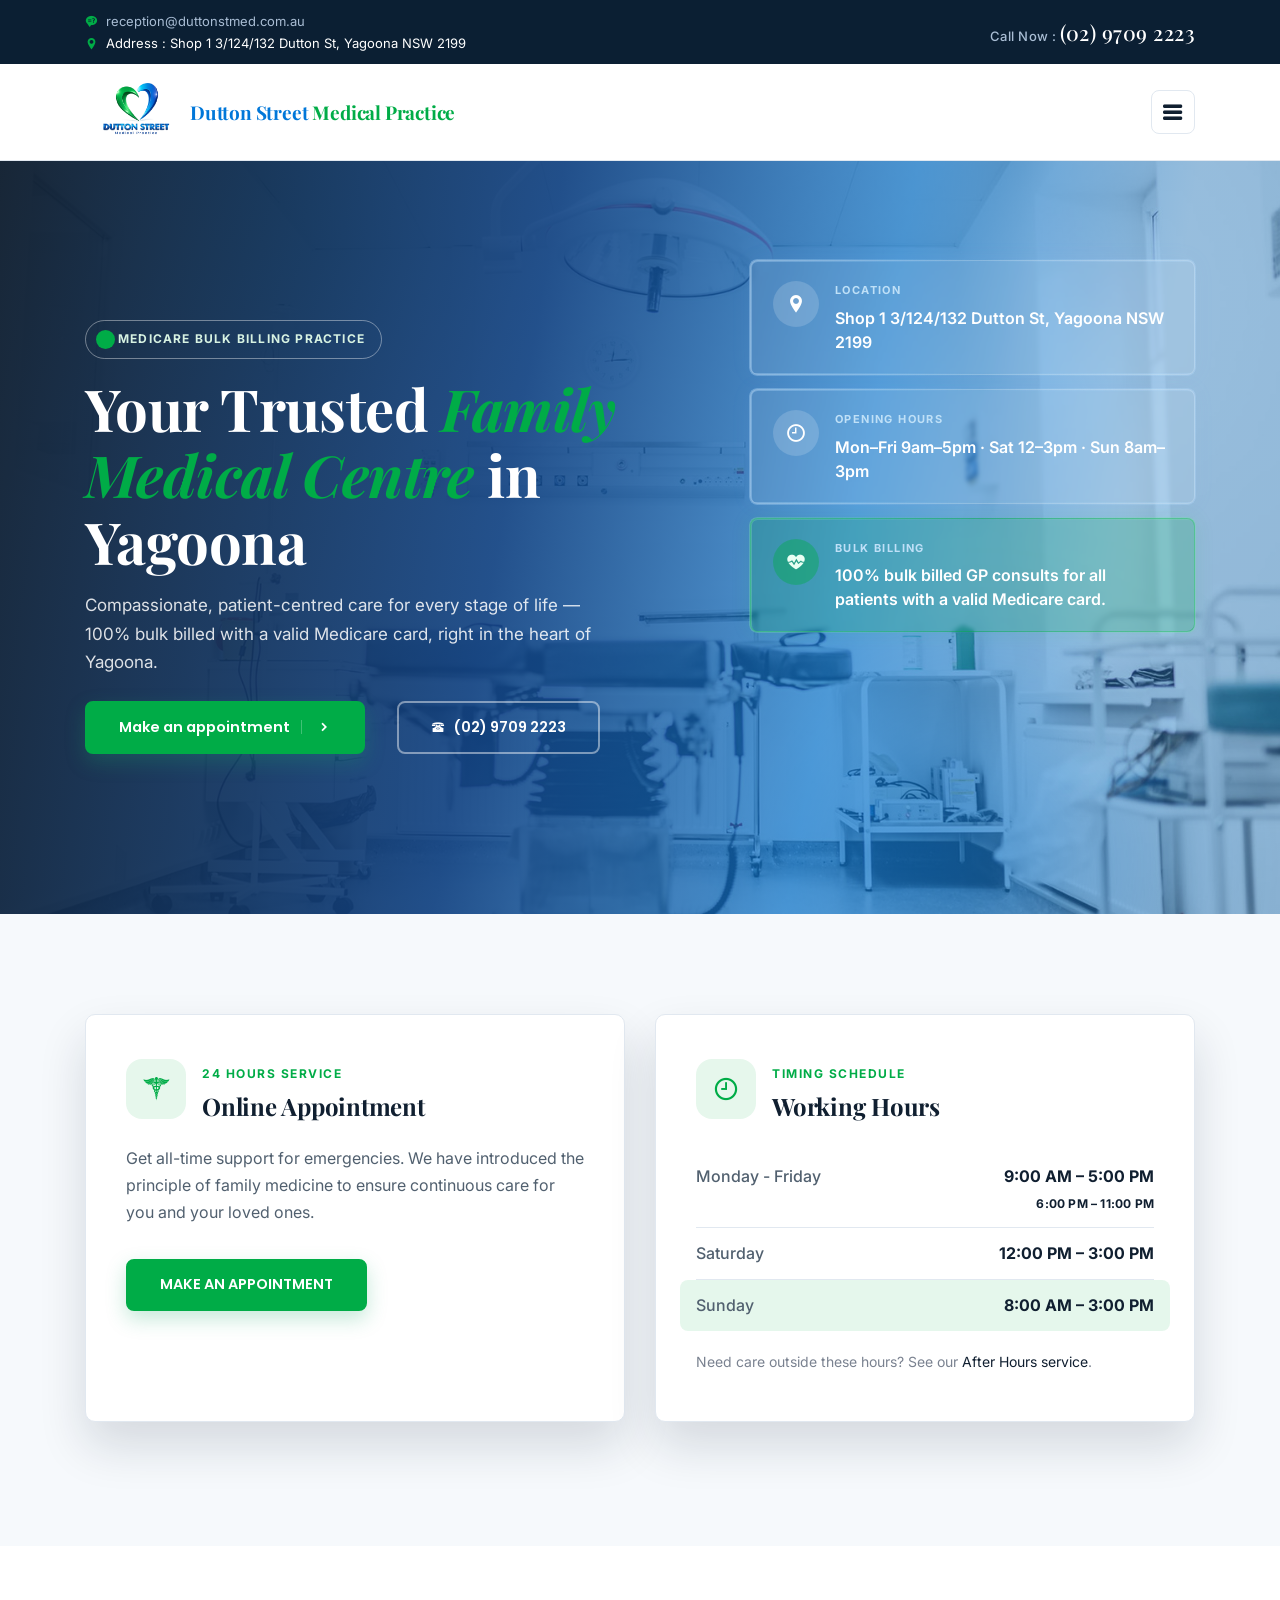
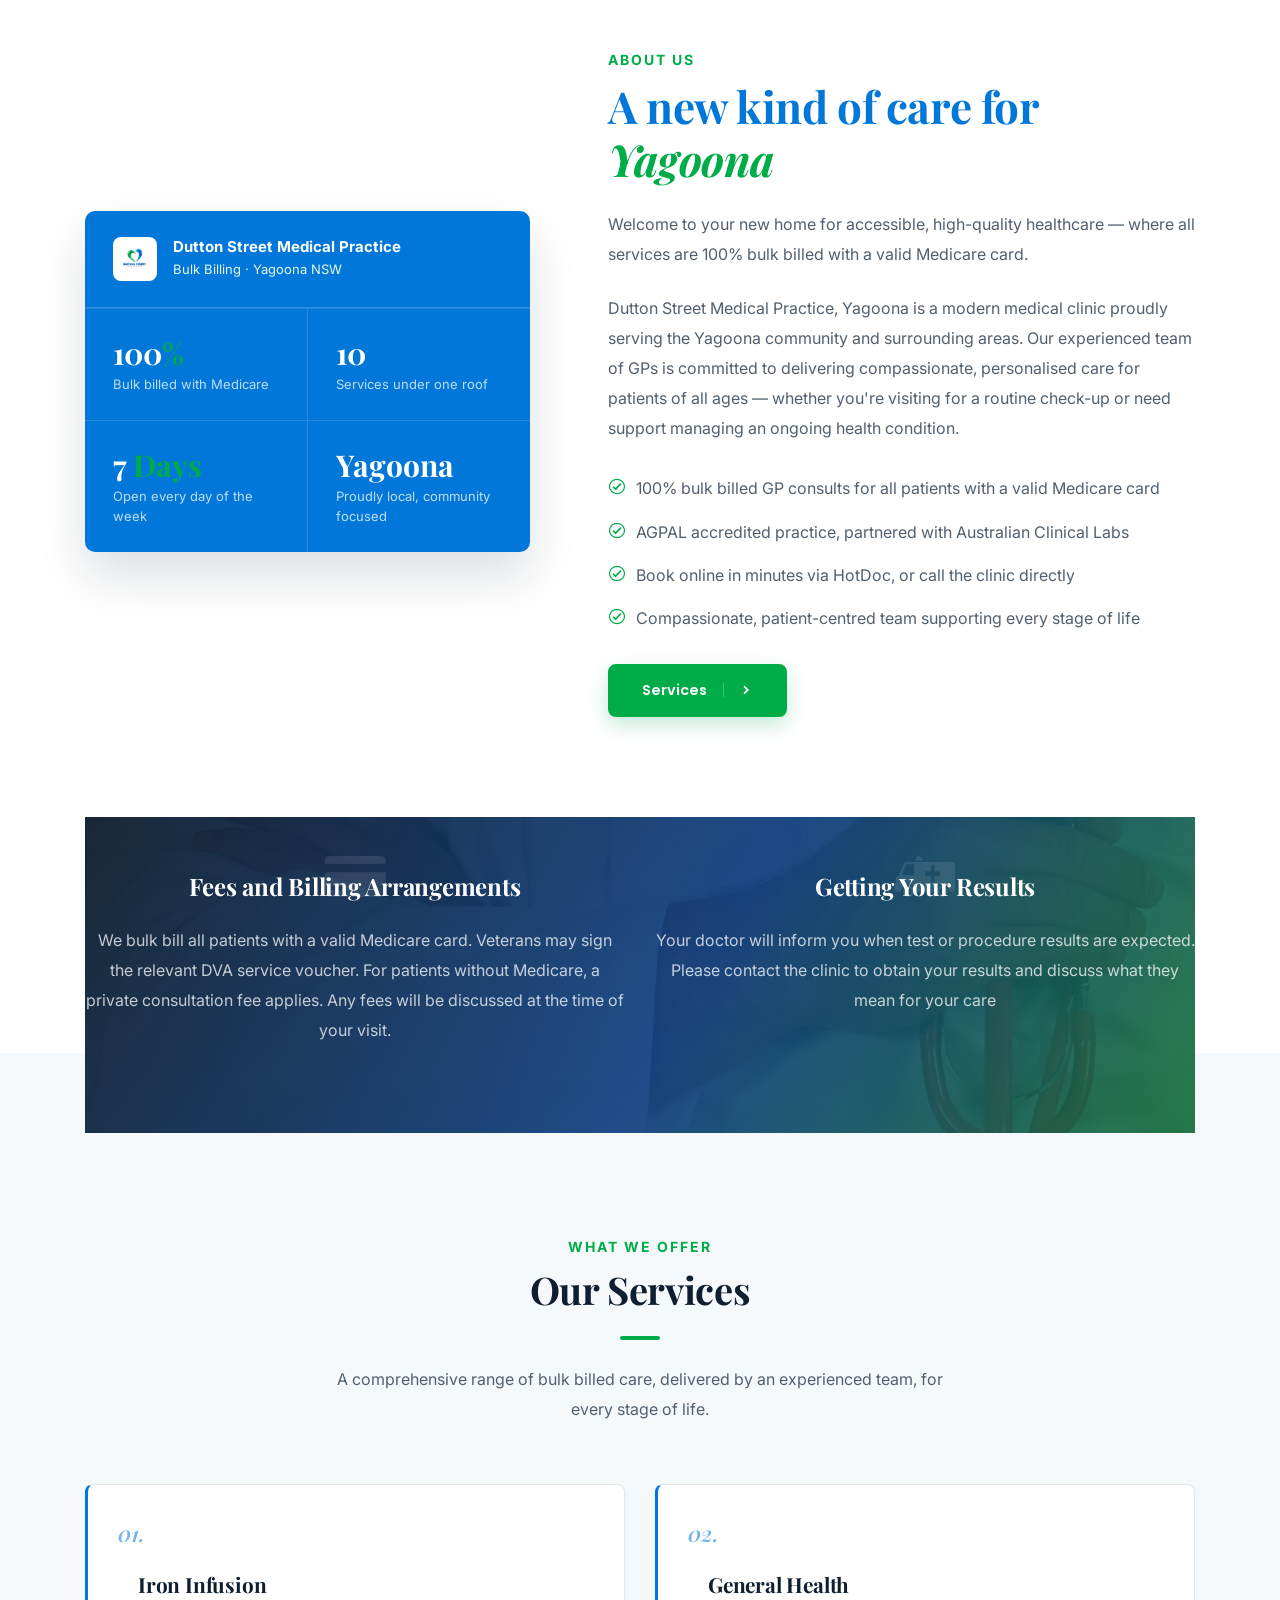
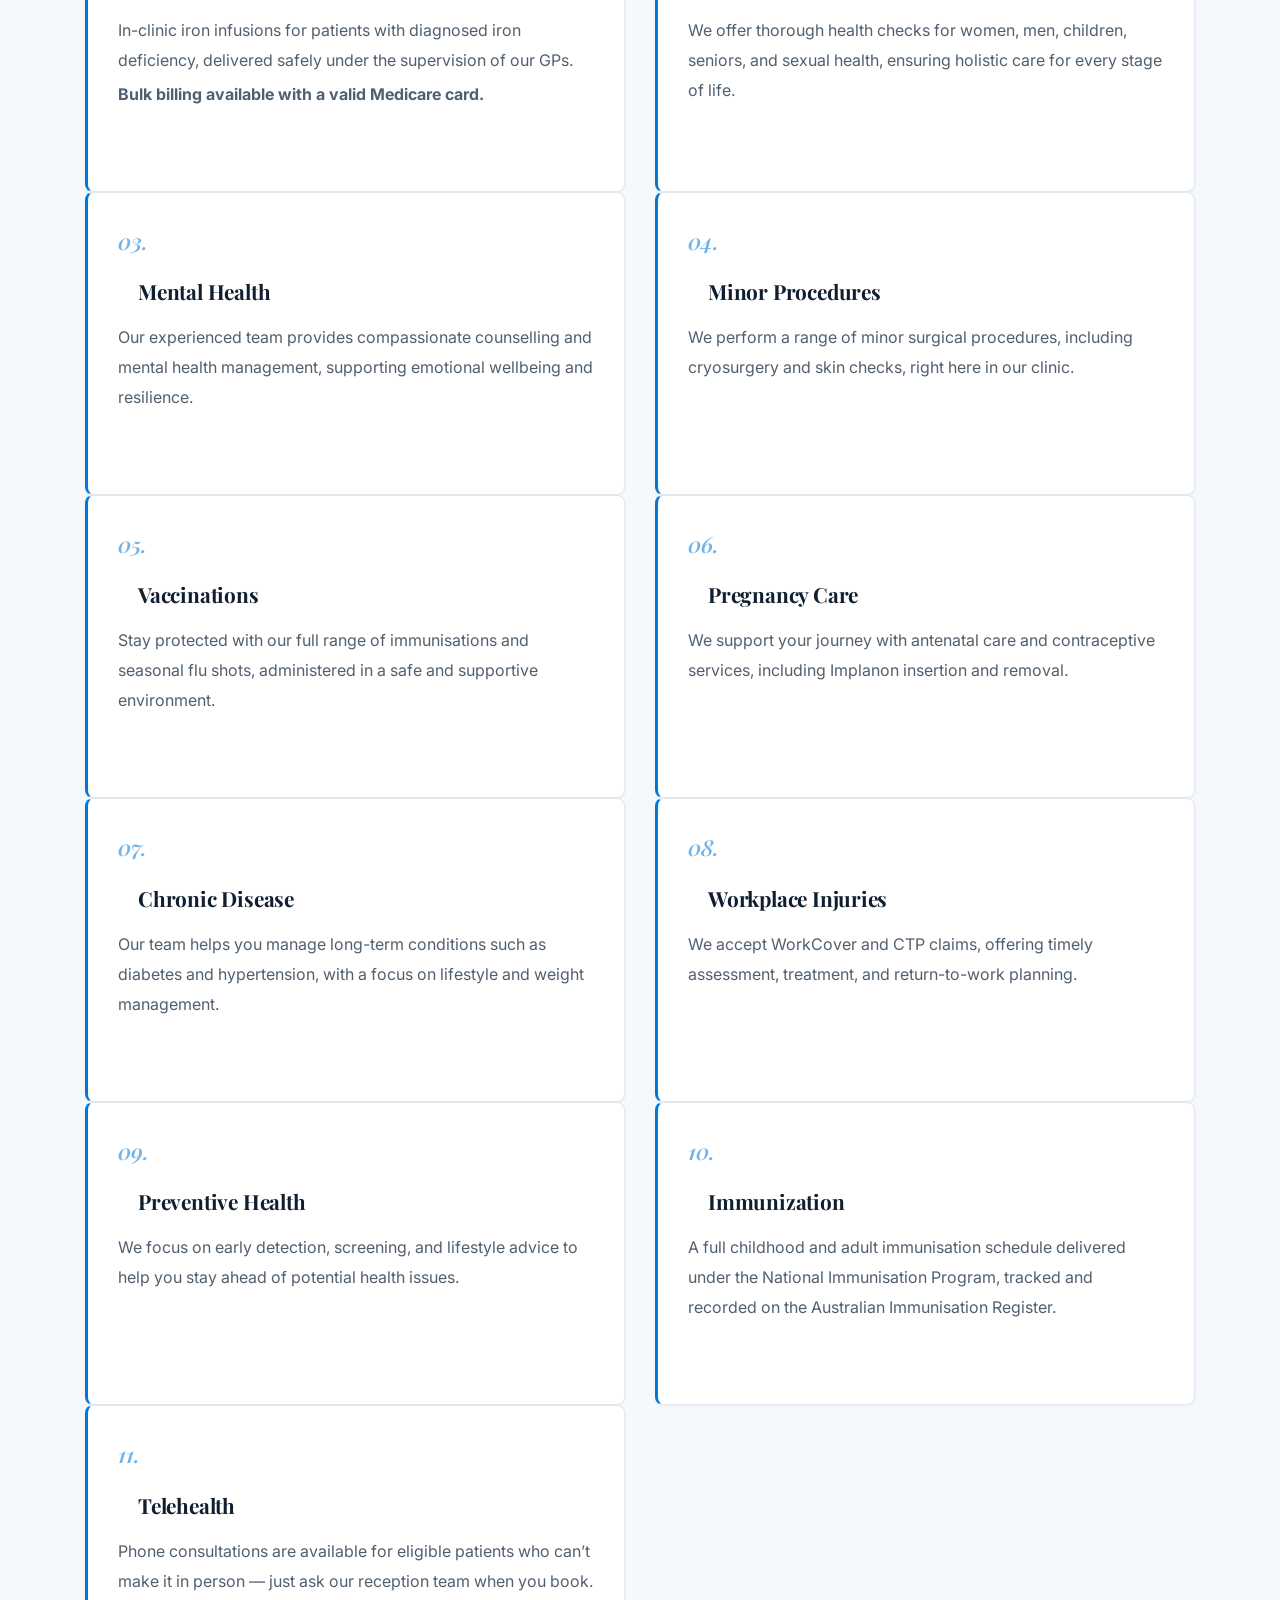
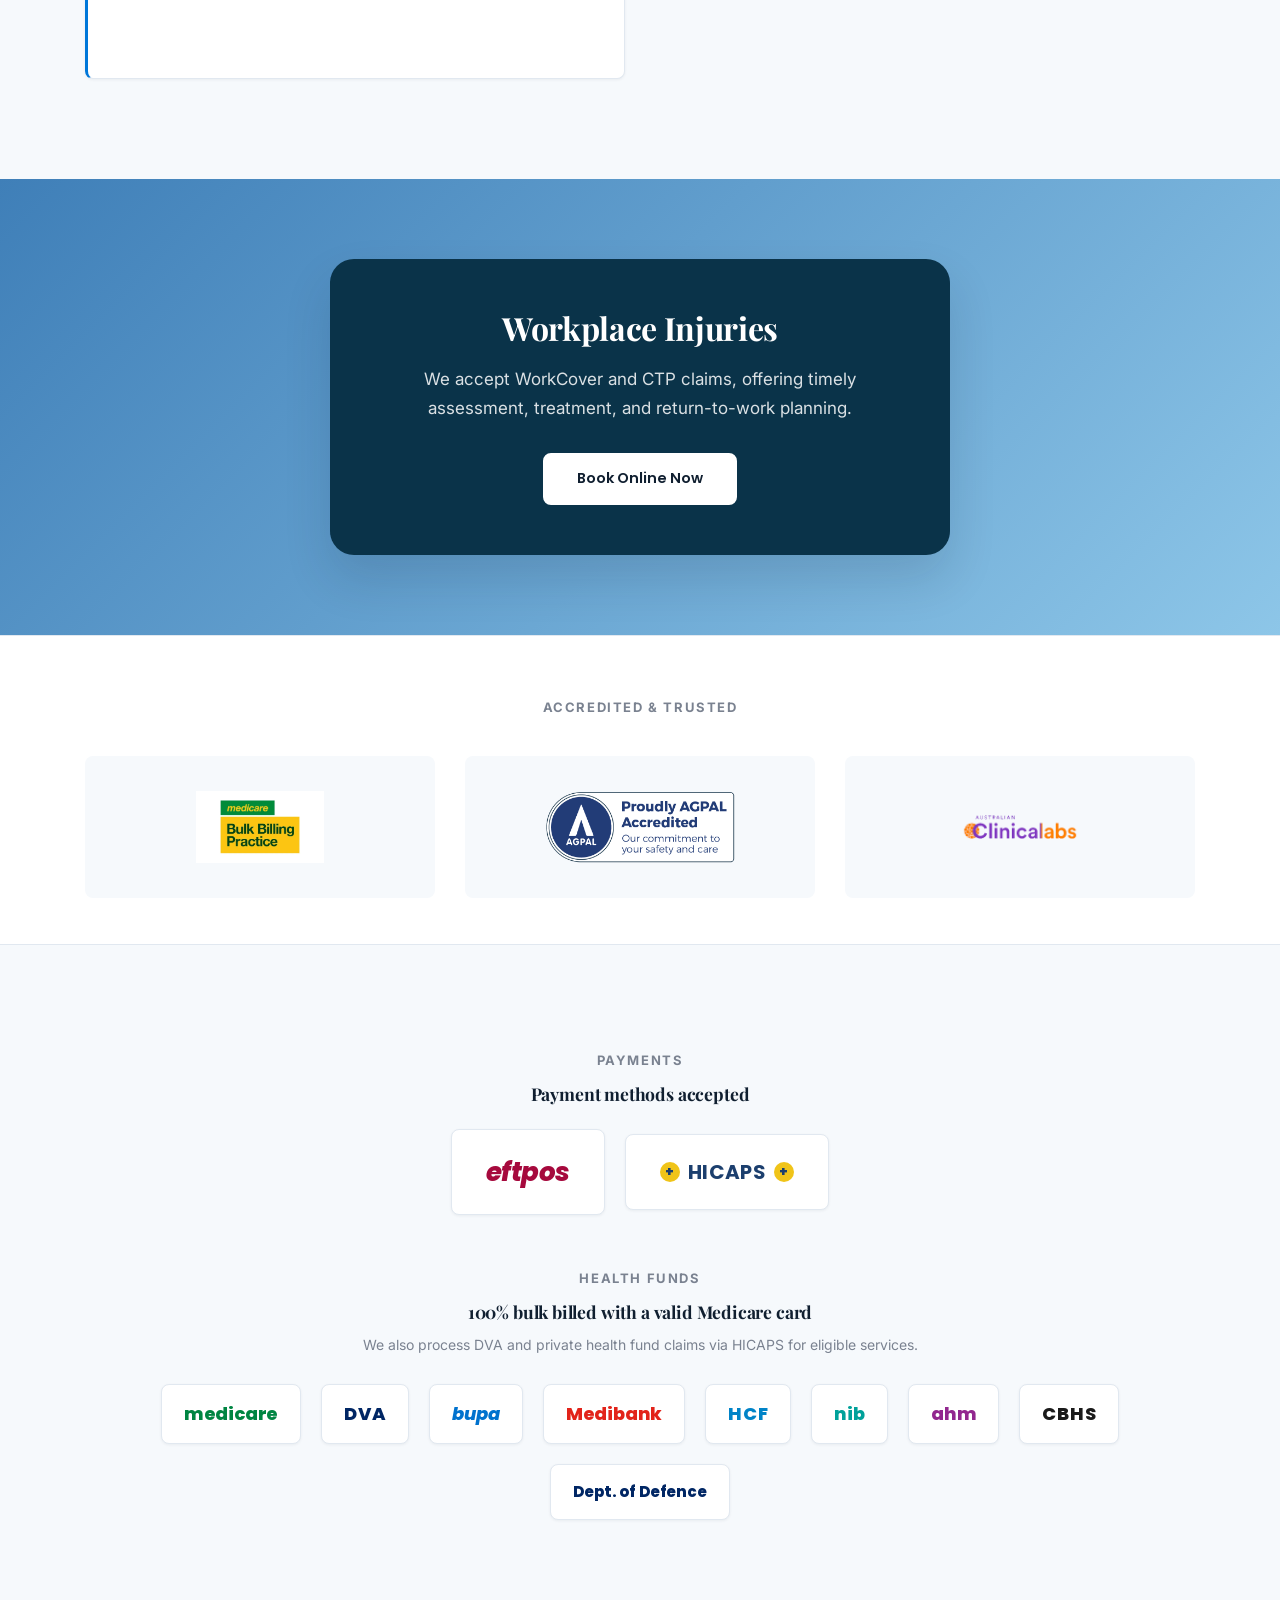
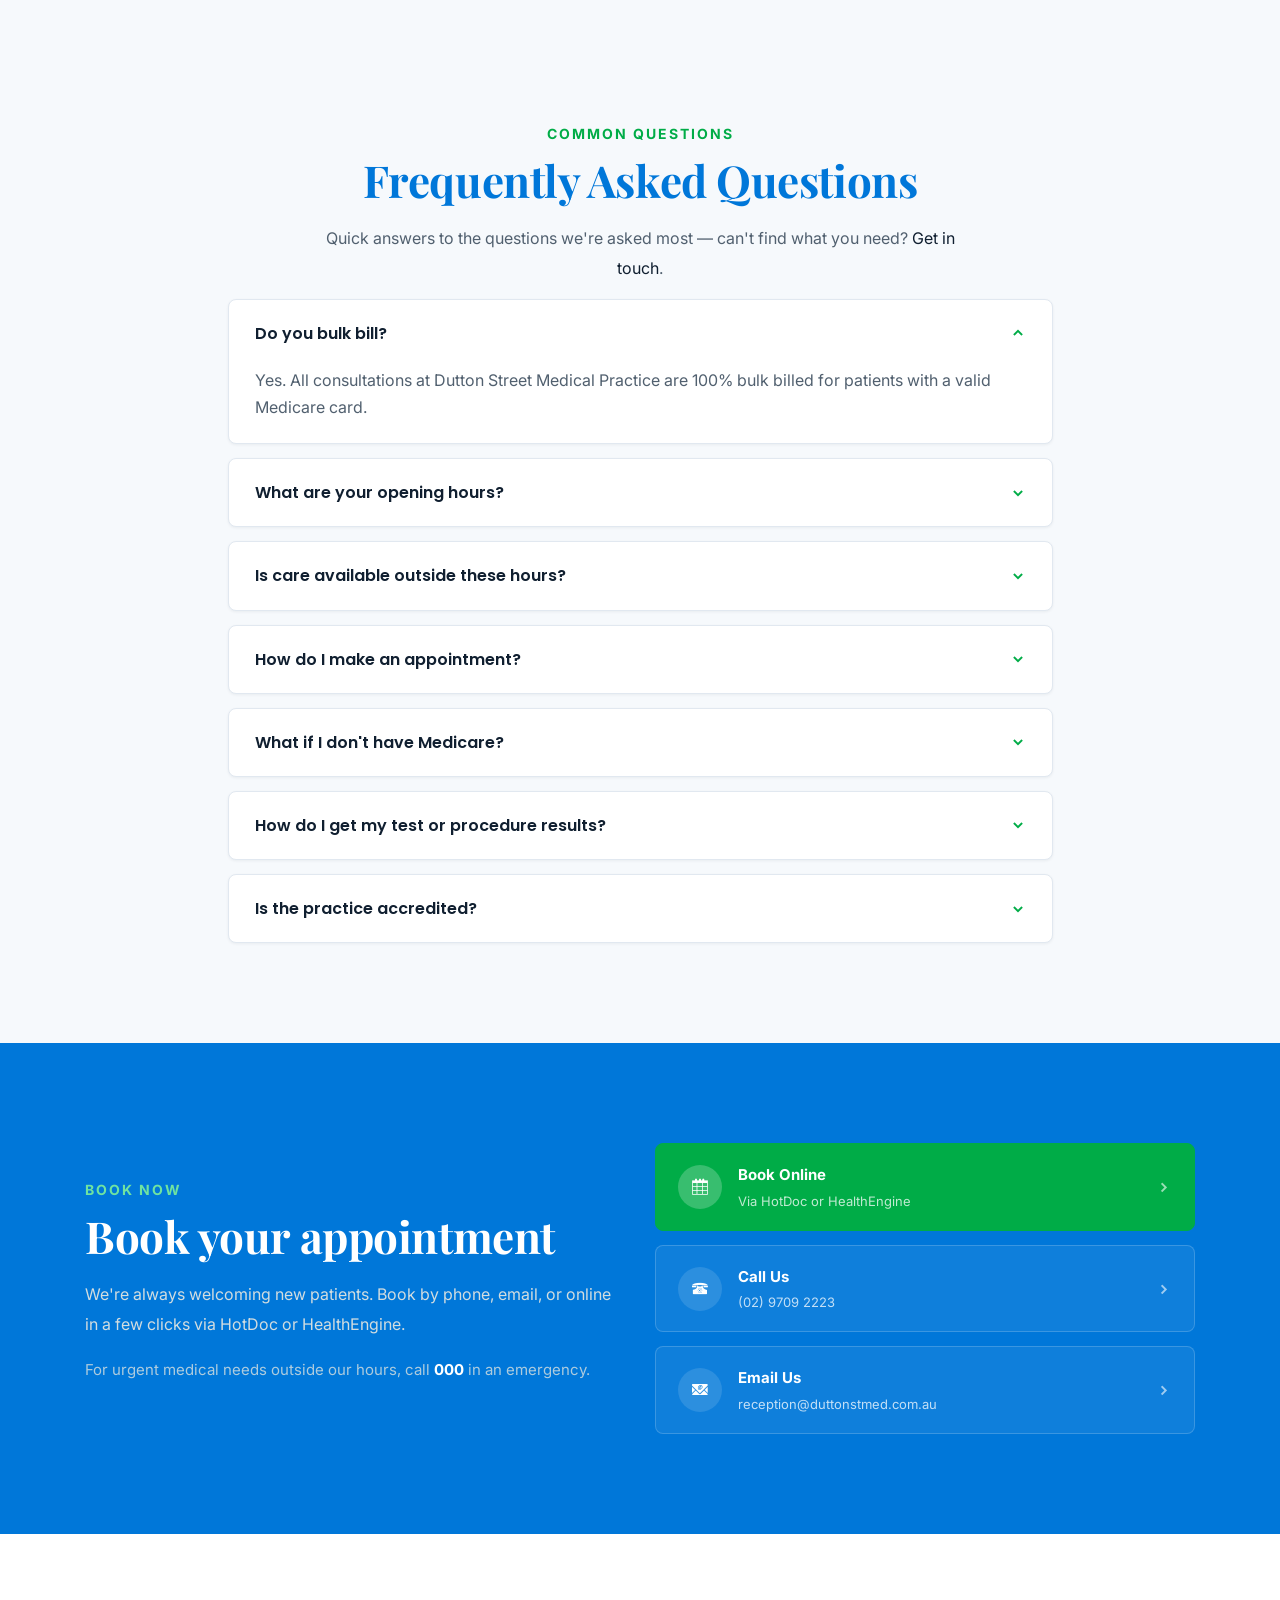
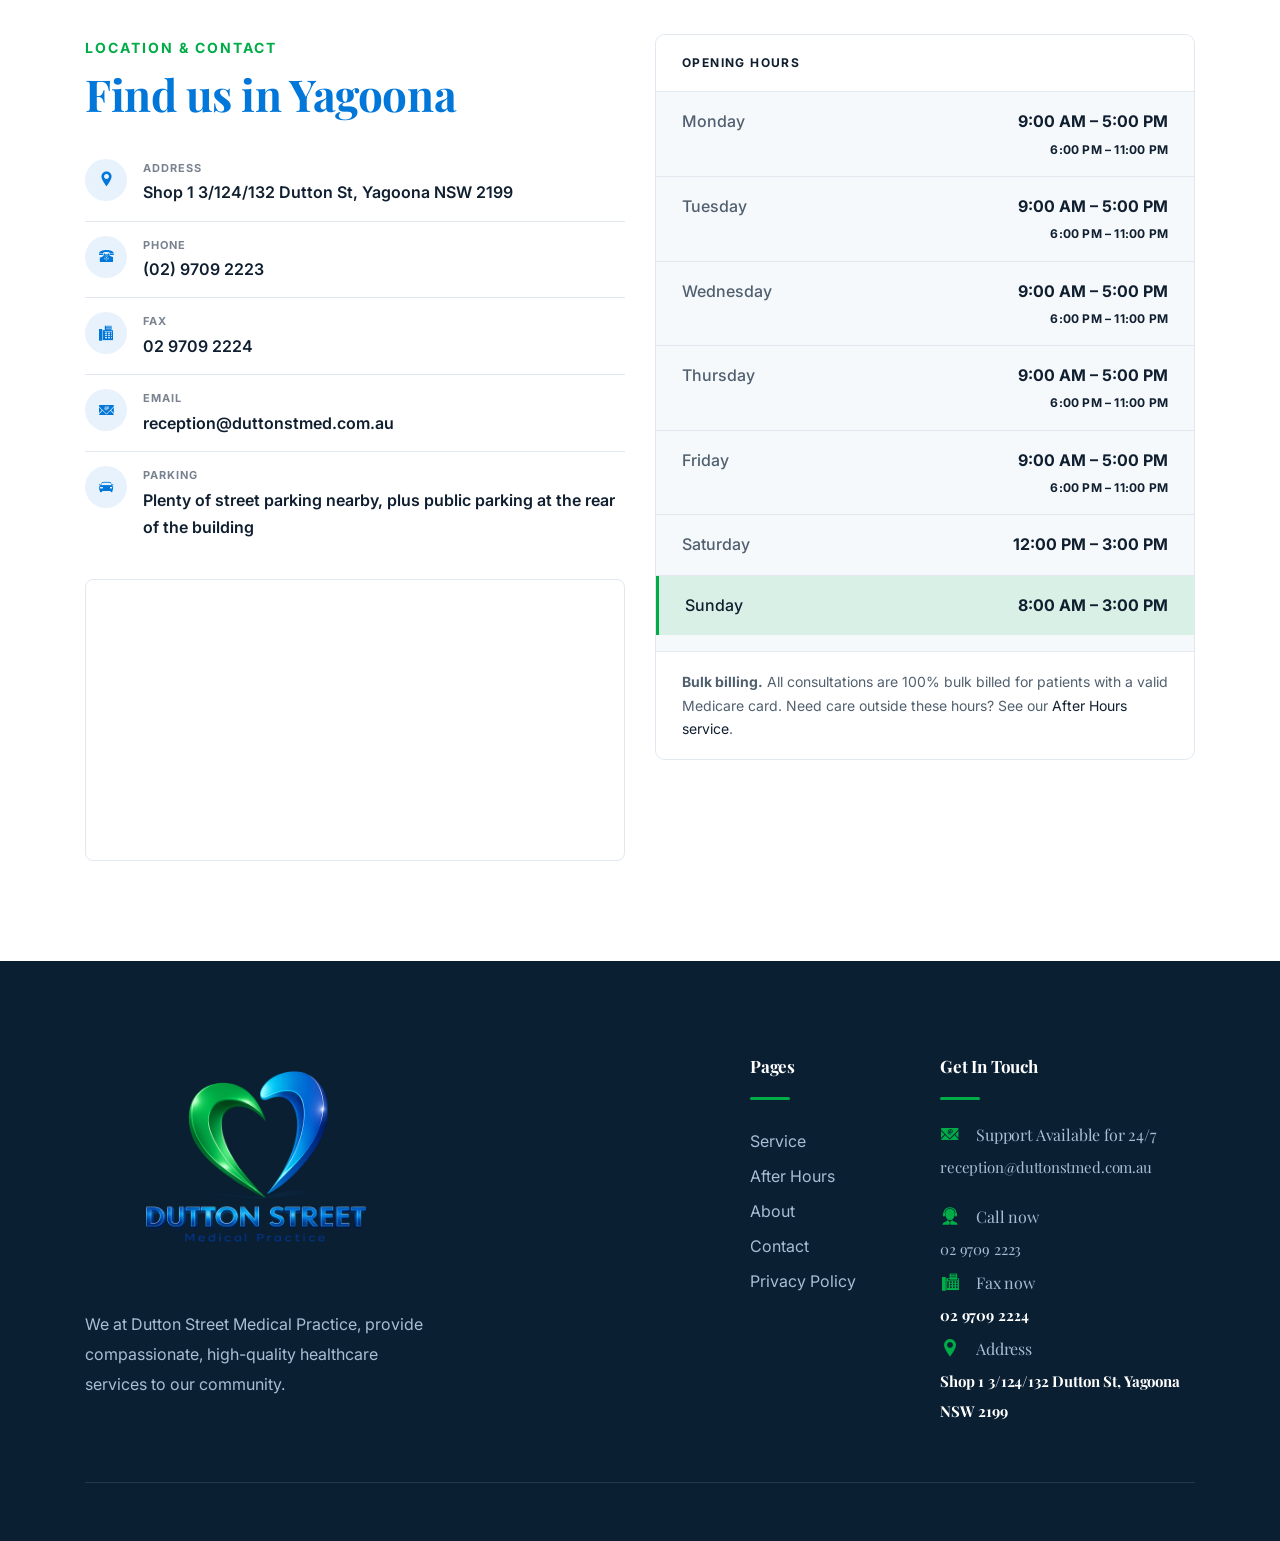
==== index.html @ ca293666 "Remove unused legacy template pages and dead commented-out markup - Delete 9 pages left over from th" ====
<!DOCTYPE html>
<html lang="zxx">
<head>
  <meta http-equiv="Content-Type" content="text/html; charset=UTF-8">
  <script>
(function () {
  var KEY = 'dsmp-theme-preference';
  try {
    var pref = localStorage.getItem(KEY);
    if (pref !== 'light' && pref !== 'dark' && pref !== 'auto') { pref = 'auto'; }
    var theme = pref;
    if (pref === 'auto') {
      var hour = new Date().getHours();
      theme = (hour >= 6 && hour < 18) ? 'light' : 'dark';
    }
    document.documentElement.setAttribute('data-theme', theme);
  } catch (e) {}
})();
  </script>
  <meta name="viewport" content="width=device-width, initial-scale=1">
  <script>
(function () {
  try {
    var lang = localStorage.getItem('dsmp-language');
    if (lang !== 'ar' && lang !== 'zh') { lang = 'en'; }
    document.documentElement.setAttribute('lang', lang);
    document.documentElement.setAttribute('dir', lang === 'ar' ? 'rtl' : 'ltr');
  } catch (e) {}
})();
  </script>
  <meta name="description" content="Dutton Street Medical Practice in Yagoona &mdash; 100% bulk billed GP care for the whole family. Book online via HotDoc or call (02) 9709 2223.">

  <title>Dutton Street Medical Practice</title>

  <!-- Favicon -->
  <link rel="icon" type="image/png" sizes="32x32" href="images/favicon-32.png">
  <link rel="apple-touch-icon" sizes="180x180" href="images/favicon-180.png">

  <!-- Open Graph -->
  <meta property="og:type" content="website">
  <meta property="og:site_name" content="Dutton Street Medical Practice">
  <meta property="og:title" content="Dutton Street Medical Practice | Bulk Billed GP in Yagoona">
  <meta property="og:description" content="100% bulk billed GP care for the whole family. Book online via HotDoc or call (02) 9709 2223.">
  <meta property="og:image" content="images/favicon-180.png">
  <meta name="twitter:card" content="summary">
  <link rel="canonical" href="https://duttonmed.com.au/">

  <!-- Structured data: helps Google recognise this business under all its
       commonly-used names (Practice / Centre / Center) -->
  <script type="application/ld+json">
  {
    "@context": "https://schema.org",
    "@type": "MedicalBusiness",
    "name": "Dutton Street Medical Practice",
    "alternateName": ["Dutton Street Medical Centre", "Dutton St Medical Centre", "Dutton Street Medical Center"],
    "url": "https://duttonmed.com.au/",
    "image": "https://duttonmed.com.au/images/favicon-180.png",
    "telephone": "+61297092223",
    "email": "reception@duttonstmed.com.au",
    "priceRange": "Bulk billed",
    "address": {
      "@type": "PostalAddress",
      "streetAddress": "Shop 1 3/124/132 Dutton St",
      "addressLocality": "Yagoona",
      "addressRegion": "NSW",
      "postalCode": "2199",
      "addressCountry": "AU"
    },
    "openingHoursSpecification": [
      { "@type": "OpeningHoursSpecification", "dayOfWeek": ["Monday", "Tuesday", "Wednesday", "Thursday", "Friday"], "opens": "09:00", "closes": "17:00" },
      { "@type": "OpeningHoursSpecification", "dayOfWeek": "Saturday", "opens": "12:00", "closes": "15:00" },
      { "@type": "OpeningHoursSpecification", "dayOfWeek": "Sunday", "opens": "08:00", "closes": "15:00" }
    ],
    "sameAs": [
      "https://healthengine.com.au/medical-centre/nsw/yagoona/dutton-street-medical-centre/s62282",
      "https://www.healthdirect.gov.au/australian-health-services/20072489/dutton-street-medical-centre/services/yagoona-2199-dutton"
    ]
  }
  </script>

  <!-- bootstrap.min css -->
  <link rel="stylesheet" href="plugins/bootstrap/css/bootstrap.min.css">
  <!-- Icon Font Css -->
  <link rel="stylesheet" href="plugins/icofont/icofont.min.css">
  <!-- Slick Slider  CSS -->
  <link rel="stylesheet" href="plugins/slick-carousel/slick/slick.css">
  <link rel="stylesheet" href="plugins/slick-carousel/slick/slick-theme.css">
  <!-- Google Fonts -->
  <link rel="preconnect" href="https://fonts.googleapis.com">
  <link rel="preconnect" href="https://fonts.gstatic.com" crossorigin>
  <link rel="stylesheet" href="https://fonts.googleapis.com/css2?family=Inter:wght@400;500;600;700&family=Poppins:wght@500;600;700;800&display=swap">


  <!-- Main Stylesheet -->
  <link rel="stylesheet" href="css/style.css?v=1787958089">

</head>

<body id="top">

<div class="lang-disclaimer" data-i18n="lang_disclaimer">هذه الترجمة العربية آلية وقد تحتوي على أخطاء. للحصول على معلومات دقيقة، يُرجى التواصل معنا هاتفياً أو التحقق من النسخة الإنجليزية من الموقع.</div>

<header>
	<div class="header-top-bar">
		<div class="container">
			<div class="row align-items-center">
				<div class="col-lg-6">
					<ul class="top-bar-info list-inline-item pl-0 mb-0">
						<li class="list-inline-item"><a href="mailto:reception@duttonstmed.com.au" data-content-attr="href:contact_email_href"><i class="icofont-support-faq mr-2"></i><span data-content-key="contact_email" data-i18n="contact_email">reception@duttonstmed.com.au</span></a></li>
						<li class="list-inline-item"><i class="icofont-location-pin mr-2"></i><span data-i18n="topbar_address_label">Address : </span><span data-content-key="contact_address" data-i18n="contact_address">Shop 1 3/124/132 Dutton St, Yagoona NSW 2199</span></li>
					</ul>
				</div>
				<div class="col-lg-6">
					<div class="text-lg-right top-right-bar mt-2 mt-lg-0">
						<a href="tel:+61297092223" data-content-attr="href:contact_phone_href">
								<span data-i18n="topbar_call_now">Call Now : </span>
								<span class="h4" data-content-key="contact_phone" data-i18n="contact_phone">(02) 9709 2223 </span>
							</a>
					</div>
				</div>
			</div>
		</div>
	</div>
	<nav class="navbar navbar-expand-xl navigation" id="navbar">
  <div class="container">
    <a class="navbar-brand" href="index.html" style="display: flex; align-items: center;">
      
      <img src="images/DSLogo.svg" alt="Dutton Street Medical Practice logo" class="img-fluid" style="height:80px;">
      
      <h1 style="margin-left: 0px; margin-bottom: 0; font-size: 22px;">
       <span style="color: #0077d9;">Dutton Street</span> <span style="color: #00ac47;">Medical Practice</span>
      </h1>
	  
</h1>

    </a>
  

		  	<button class="navbar-toggler collapsed" type="button" data-toggle="collapse" data-target="#navbarmain" aria-controls="navbarmain" aria-expanded="false" aria-label="Toggle navigation">
			<span class="icofont-navigation-menu"></span>
		  </button>
	  
		  <div class="collapse navbar-collapse" id="navbarmain">
			<ul class="navbar-nav ml-auto">
			  <li class="nav-item active">
				<a class="nav-link" href="index.html"><span data-i18n="nav_home">Home</span></a>
			  </li>
			   <li class="nav-item"><a class="nav-link" href="service.html"><span data-i18n="nav_services">Services</span></a></li>
				 <li class="nav-item"><a class="nav-link" href="ourmission.html"><span data-i18n="nav_mission">Our Mission</span></a></li>
			   <li class="nav-item"><a class="nav-link" href="about.html"><span data-i18n="nav_about">About</span></a></li>
			   <li class="nav-item"><a class="nav-link" href="contact.html"><span data-i18n="nav_contact">Contact</span></a></li>
			   <li class="nav-item"><a class="nav-link" href="afterhours.html"><span data-i18n="nav_afterhours">After Hours</span></a></li>
			</ul>
		<div class="btn-container ml-lg-3">
						<a href="#" data-toggle="modal" data-target="#bookingModal" class="btn btn-main-2 btn-icon btn-round-full"><span data-i18n="nav_book_appointment">Book Appointment</span><i class="icofont-simple-right ml-1  "></i></a>
					<div class="theme-toggle" id="theme-toggle">
						<button type="button" class="theme-toggle-btn" id="theme-toggle-btn" aria-haspopup="true" aria-expanded="false" aria-label="Change theme">
							<i class="theme-toggle-icon icofont-sun" data-theme-icon aria-hidden="true"></i>
						</button>
						<div class="theme-toggle-menu" id="theme-toggle-menu" role="menu">
							<button type="button" class="theme-toggle-option" data-theme-option="auto" role="menuitemradio" aria-checked="false">
								<i class="icofont-settings" aria-hidden="true"></i> <span data-i18n="theme_auto">Auto</span>
							</button>
							<button type="button" class="theme-toggle-option" data-theme-option="light" role="menuitemradio" aria-checked="false">
								<i class="icofont-sun" aria-hidden="true"></i> <span data-i18n="theme_light">Light</span>
							</button>
							<button type="button" class="theme-toggle-option" data-theme-option="dark" role="menuitemradio" aria-checked="false">
								<i class="icofont-moon" aria-hidden="true"></i> <span data-i18n="theme_dark">Dark</span>
							</button>
						</div>
					</div>
					<div class="lang-toggle" id="lang-toggle">
						<button type="button" class="lang-toggle-btn" id="lang-toggle-btn" aria-haspopup="true" aria-expanded="false" aria-label="Change language">
							<i class="icofont-globe" aria-hidden="true"></i>
							<span data-lang-label>EN</span>
						</button>
						<div class="lang-toggle-menu" id="lang-toggle-menu" role="menu">
							<button type="button" class="lang-toggle-option" data-lang-option="en" role="menuitemradio" aria-checked="true">
								<span data-i18n="lang_english">English</span>
							</button>
							<button type="button" class="lang-toggle-option" data-lang-option="ar" role="menuitemradio" aria-checked="false">
								العربية
							</button>
							<button type="button" class="lang-toggle-option" data-lang-option="zh" role="menuitemradio" aria-checked="false">
								中文
							</button>
						</div>
					</div>
					</div>
		  </div>
		</div>
	</nav>
</header>
	



<!-- Slider Start -->
<section class="banner">
	<span class="glow glow-a" aria-hidden="true"></span>
	<span class="glow glow-b" aria-hidden="true"></span>
	<div class="container">
		<div class="row">
			<div class="col-lg-7 col-md-12 col-xl-7">
				<div class="block">
					<span class="text-uppercase text-sm letter-spacing"><span class="hero-pulse-dot"></span><span data-i18n="hero_badge">Medicare Bulk Billing Practice</span></span>
					<h1 class="mb-3 mt-3" style="font-weight: bold;">
    <span style="color: #fff;" data-i18n="hero_h1_1">Your Trusted </span>
    <em style="color: #00ac47; font-style: italic;" data-i18n="hero_h1_2">Family Medical Centre</em>
	<span style="color: #fff;" data-i18n="hero_h1_3"> in Yagoona</span>
</h1>
					<p class="mb-4 hero-subtext" data-i18n="hero_subtext">Compassionate, patient-centred care for every stage of life — 100% bulk billed with a valid Medicare card, right in the heart of Yagoona.</p>
					<div class="btn-container hero-btn-group">
						<a href="#" data-toggle="modal" data-target="#bookingModal" class="btn btn-main-2 btn-icon btn-round-full"><span data-i18n="hero_cta_book">Make an appointment</span> <i class="icofont-simple-right ml-2  "></i></a>
						<a href="tel:+61297092223" class="btn btn-solid-border btn-round-full ml-3">
							<i class="icofont-telephone mr-2"></i>(02) 9709 2223
						</a>
					</div>
				</div>
			</div>
			<div class="col-lg-5 col-md-12 col-xl-5 d-none d-lg-block">
				<div class="hero-info-stack">
					<div class="hero-info-card">
						<span class="hero-info-icon"><i class="icofont-location-pin"></i></span>
						<div class="hero-info-text">
							<span class="hero-info-label" data-i18n="hero_card_location_label">Location</span>
							<div class="hero-info-value" data-i18n="hero_card_location_value">Shop 1 3/124/132 Dutton St, Yagoona NSW 2199</div>
						</div>
					</div>
					<div class="hero-info-card">
						<span class="hero-info-icon"><i class="icofont-clock-time"></i></span>
						<div class="hero-info-text">
							<span class="hero-info-label" data-i18n="hero_card_hours_label">Opening Hours</span>
							<div class="hero-info-value" data-content-key="hours_summary" data-i18n="hours_summary">Mon&ndash;Fri 9am&ndash;5pm &middot; Sat 12&ndash;3pm &middot; Sun 8am&ndash;3pm</div>
						</div>
					</div>
					<div class="hero-info-card is-accent">
						<span class="hero-info-icon"><i class="icofont-heart-beat"></i></span>
						<div class="hero-info-text">
							<span class="hero-info-label" data-i18n="hero_card_billing_label">Bulk Billing</span>
							<div class="hero-info-value" data-i18n="hero_card_billing_value">100% bulk billed GP consults for all patients with a valid Medicare card.</div>
						</div>
					</div>
				</div>
			</div>
		</div>
	</div>
</section>
<section class="section appointment-hours">
    <div class="container">
        <div class="row">
            <div class="col-md-6 mb-4">
                <div class="info-card h-100">
                    <div class="d-flex align-items-start mb-3">
                        <div class="info-icon-box mr-3">
                            <i class="icofont-medical-sign-alt"></i>
                        </div>
                        <div>
                            <span class="info-subtitle" data-i18n="appt_card1_subtitle">24 Hours Service</span>
                            <h3 class="info-title" data-i18n="appt_card1_title">Online Appointment</h3>
                        </div>
                    </div>
                    <p class="info-text" data-i18n="appt_card1_text">Get all-time support for emergencies. We have introduced the principle of family medicine to ensure continuous care for you and your loved ones.</p>
                    <a href="#" data-toggle="modal" data-target="#bookingModal" class="btn btn-main-2 btn-round-full mt-3" data-i18n="appt_card1_btn">MAKE AN APPOINTMENT</a>
                </div>
            </div>

            <div class="col-md-6 mb-4">
                <div class="info-card h-100">
                    <div class="d-flex align-items-start mb-3">
                        <div class="info-icon-box mr-3">
                            <i class="icofont-clock-time"></i>
                        </div>
                        <div>
                            <span class="info-subtitle" data-i18n="appt_card2_subtitle">Timing schedule</span>
                            <h3 class="info-title" data-i18n="appt_card2_title">Working Hours</h3>
                        </div>
                    </div>
                    <ul class="list-unstyled working-hours-list">
                        <li data-days="mon,tue,wed,thu,fri" class="d-flex justify-content-between"><span data-i18n="days_mon_fri">Monday - Friday</span> <span>9:00 AM &ndash; 5:00 PM<span class="after-hours-tag" data-i18n="hours_afterhours_time" data-content-key="hours_afterhours_time">6:00 PM &ndash; 11:00 PM</span></span></li>
                        <li data-days="sat" class="d-flex justify-content-between"><span data-i18n="day_saturday">Saturday</span> <span data-content-key="hours_sat" data-i18n="hours_sat">12:00 PM &ndash; 3:00 PM</span></li>
                        <li data-days="sun" class="d-flex justify-content-between"><span data-i18n="day_sunday">Sunday</span> <span data-content-key="hours_sun" data-i18n="hours_sun">8:00 AM &ndash; 3:00 PM</span></li>
                    </ul>
                    <p class="mt-3 mb-0" style="font-size: 14px; color: var(--muted);" data-i18n="appt_card2_footnote">Need care outside these hours? See our <a href="afterhours.html">After Hours service</a>.</p>
                </div>
            </div>
        </div>
    </div>
</section>

	


<section class="section about">
	<div class="container">
		<div class="row align-items-center">
			<div class="col-lg-5">
				<div class="about-stat-card">
					<div class="about-stat-header">
						<img loading="lazy" src="images/DSLogo.svg" alt="Dutton Street Medical Practice logo" class="about-stat-logo">
						<div>
							<div class="about-stat-name" data-i18n="about_stat_name">Dutton Street Medical Practice</div>
							<div class="about-stat-sub" data-i18n="about_stat_sub">Bulk Billing &middot; Yagoona NSW</div>
						</div>
					</div>
					<div class="about-stat-grid">
						<div class="about-stat-item">
							<div class="about-stat-num">100<span class="text-color-2">%</span></div>
							<div class="about-stat-label" data-i18n="about_stat1_label">Bulk billed with Medicare</div>
						</div>
						<div class="about-stat-item">
							<div class="about-stat-num">10</div>
							<div class="about-stat-label" data-i18n="about_stat2_label">Services under one roof</div>
						</div>
						<div class="about-stat-item">
							<div class="about-stat-num">7<span class="text-color-2" data-i18n="about_stat3_days"> Days</span></div>
							<div class="about-stat-label" data-i18n="about_stat3_label">Open every day of the week</div>
						</div>
						<div class="about-stat-item">
							<div class="about-stat-num">Yagoona</div>
							<div class="about-stat-label" data-i18n="about_stat4_label">Proudly local, community focused</div>
						</div>
					</div>
				</div>
			</div>
			<div class="col-lg-7">
				<div class="about-content pl-lg-5 mt-5 mt-lg-0">
					<span class="text-uppercase text-sm letter-spacing d-inline-block mb-2" style="color: #00ac47; font-weight: 700;" data-i18n="about_label">About Us</span>
					<h2 class="title-color"><span data-i18n="about_h2_1">A new kind of care for</span> <em style="color: #00ac47; font-style: italic;" data-i18n="about_h2_2">Yagoona</em></h2>
					<p class="mt-4 mb-4" data-i18n="about_p1">Welcome to your new home for accessible, high-quality healthcare — where all services are 100% bulk billed with a valid Medicare card.</p>
					<p class="mb-4" data-i18n="about_p2">Dutton Street Medical Practice, Yagoona is a modern medical clinic proudly serving the Yagoona community and surrounding areas. Our experienced team of GPs is committed to delivering compassionate, personalised care for patients of all ages — whether you're visiting for a routine check-up or need support managing an ongoing health condition.</p>

					<ul class="list-unstyled about-check-list mb-4">
						<li><i class="icofont-check-circled"></i><span data-i18n="about_check1">100% bulk billed GP consults for all patients with a valid Medicare card</span></li>
						<li><i class="icofont-check-circled"></i><span data-i18n="about_check2">AGPAL accredited practice, partnered with Australian Clinical Labs</span></li>
						<li><i class="icofont-check-circled"></i><span data-i18n="about_check3">Book online in minutes via HotDoc, or call the clinic directly</span></li>
						<li><i class="icofont-check-circled"></i><span data-i18n="about_check4">Compassionate, patient-centred team supporting every stage of life</span></li>
					</ul>

					<a href="service.html" class="btn btn-main-2 btn-round-full btn-icon"><span data-i18n="about_services_btn">Services</span><i class="icofont-simple-right ml-3"></i></a>
				</div>
			</div>
		</div>
	</div>
</section>
<section class="cta-section ">
	<div class="container">
		<div class="cta position-relative">
			<div class="row">
				<div class="col-lg-6 col-md-6 col-sm-6">
					<div class="counter-stat">
						<i class="icofont-credit-card"></i>
							<h3 style="color: white;" data-i18n="cta_fees_title">Fees and Billing Arrangements</h3>

						<p class="mt-4 mb-5" data-content-key="fees_note" data-i18n="fees_note">We bulk bill all patients with a valid Medicare card. Veterans may sign the relevant DVA service voucher. For patients without Medicare, a private consultation fee applies. Any fees will be discussed at the time of your visit.</p>
					</div>
				</div>
				<div class="col-lg-6 col-md-6 col-sm-6">
					<div class="counter-stat">
						<i class="icofont-ambulance-cross"></i>
							<h3 style="color: white;" data-i18n="cta_results_title">Getting Your Results</h3>

						<p class="mt-4 mb-5" data-i18n="cta_results_text">Your doctor will inform you when test or procedure results are expected. Please contact the clinic to obtain your results and discuss what they mean for your care</p>
					</div>
				</div>
				
				
				</div>
			</div>
		</div>
</section>
<section class="section service gray-bg">
	<div class="container">
		<div class="row justify-content-center">
			<div class="col-lg-7 text-center">
				<div class="section-title">
					<span class="text-uppercase text-sm letter-spacing d-inline-block mb-2" style="color: #00ac47; font-weight: 700;" data-i18n="services_label">What We Offer</span>
					<h2 data-i18n="services_heading">Our Services</h2>
					<div class="divider mx-auto my-4"></div>
					<p data-i18n="services_intro">A comprehensive range of bulk billed care, delivered by an experienced team, for every stage of life.</p>
				</div>
			</div>
		</div>

		<div class="row">
			<div class="col-lg-6 col-md-6 col-sm-6">
				<div class="service-item mb-4">
					<span class="service-num">01.</span>
					<h4 class="mt-3 mb-3" data-content-key="svc10_title" data-i18n="svc10_title">Iron Infusion</h4>
					<div class="content">
						<p class="mb-1"><span data-content-key="svc10_desc" data-i18n="svc10_desc">In-clinic iron infusions for patients with diagnosed iron deficiency, delivered safely under the supervision of our GPs.</span></p>
						<p class="mb-4" data-i18n="svc10_bulk_billing"><strong>Bulk billing available with a valid Medicare card.</strong></p>
					</div>
				</div>
			</div>

			<div class="col-lg-6 col-md-6 col-sm-6">
				<div class="service-item mb-4">
					<span class="service-num">02.</span>
					<h4 class="mt-3 mb-3" data-content-key="svc1_title" data-i18n="svc1_title">General Health</h4>
					<div class="content">
						<p class="mb-4" data-content-key="svc1_desc" data-i18n="svc1_desc">We offer thorough health checks for women, men, children, seniors, and sexual health, ensuring holistic care for every stage of life.</p>
					</div>
				</div>
			</div>

			<div class="col-lg-6 col-md-6 col-sm-6">
				<div class="service-item mb-4">
					<span class="service-num">03.</span>
					<h4 class="mt-3 mb-3" data-content-key="svc2_title" data-i18n="svc2_title">Mental Health</h4>
					<div class="content">
						<p class="mb-4" data-content-key="svc2_desc" data-i18n="svc2_desc">Our experienced team provides compassionate counselling and mental health management, supporting emotional wellbeing and resilience.</p>
					</div>
				</div>
			</div>

			<div class="col-lg-6 col-md-6 col-sm-6">
				<div class="service-item mb-4">
					<span class="service-num">04.</span>
					<h4 class="mt-3 mb-3" data-content-key="svc3_title" data-i18n="svc3_title">Minor Procedures</h4>
					<div class="content">
						<p class="mb-4" data-content-key="svc3_desc" data-i18n="svc3_desc">We perform a range of minor surgical procedures, including cryosurgery and skin checks, right here in our clinic.</p>
					</div>
				</div>
			</div>

			<div class="col-lg-6 col-md-6 col-sm-6">
				<div class="service-item mb-4">
					<span class="service-num">05.</span>
					<h4 class="mt-3 mb-3" data-content-key="svc4_title" data-i18n="svc4_title">Vaccinations</h4>
					<div class="content">
						<p class="mb-4" data-content-key="svc4_desc" data-i18n="svc4_desc">Stay protected with our full range of immunisations and seasonal flu shots, administered in a safe and supportive environment.</p>
					</div>
				</div>
			</div>

			<div class="col-lg-6 col-md-6 col-sm-6">
				<div class="service-item mb-4">
					<span class="service-num">06.</span>
					<h4 class="mt-3 mb-3" data-content-key="svc5_title" data-i18n="svc5_title">Pregnancy Care</h4>
					<div class="content">
						<p class="mb-4" data-content-key="svc5_desc" data-i18n="svc5_desc">We support your journey with antenatal care and contraceptive services, including Implanon insertion and removal.</p>
					</div>
				</div>
			</div>

			<div class="col-lg-6 col-md-6 col-sm-6">
				<div class="service-item mb-4">
					<span class="service-num">07.</span>
					<h4 class="mt-3 mb-3" data-content-key="svc6_title" data-i18n="svc6_title">Chronic Disease</h4>
					<div class="content">
						<p class="mb-4" data-content-key="svc6_desc" data-i18n="svc6_desc">Our team helps you manage long-term conditions such as diabetes and hypertension, with a focus on lifestyle and weight management.</p>
					</div>
				</div>
			</div>

			<div class="col-lg-6 col-md-6 col-sm-6">
				<div class="service-item mb-4">
					<span class="service-num">08.</span>
					<h4 class="mt-3 mb-3" data-content-key="svc7_title" data-i18n="svc7_title">Workplace Injuries</h4>
					<div class="content">
						<p class="mb-4" data-content-key="svc7_desc" data-i18n="svc7_desc">We accept WorkCover and CTP claims, offering timely assessment, treatment, and return-to-work planning.</p>
					</div>
				</div>
			</div>

			<div class="col-lg-6 col-md-6 col-sm-6">
				<div class="service-item mb-4">
					<span class="service-num">09.</span>
					<h4 class="mt-3 mb-3" data-content-key="svc8_title" data-i18n="svc8_title">Preventive Health</h4>
					<div class="content">
						<p class="mb-4" data-content-key="svc8_desc" data-i18n="svc8_desc">We focus on early detection, screening, and lifestyle advice to help you stay ahead of potential health issues.</p>
					</div>
				</div>
			</div>

			<div class="col-lg-6 col-md-6 col-sm-6">
				<div class="service-item mb-4">
					<span class="service-num">10.</span>
					<h4 class="mt-3 mb-3" data-content-key="svc9_title" data-i18n="svc9_title">Immunization</h4>
					<div class="content">
						<p class="mb-4" data-content-key="svc9_desc" data-i18n="svc9_desc">A full childhood and adult immunisation schedule delivered under the National Immunisation Program, tracked and recorded on the Australian Immunisation Register.</p>
					</div>
				</div>
			</div>

			<div class="col-lg-6 col-md-6 col-sm-6">
				<div class="service-item mb-4">
					<span class="service-num">11.</span>
					<h4 class="mt-3 mb-3" data-content-key="svc11_title" data-i18n="svc11_title">Telehealth</h4>
					<div class="content">
						<p class="mb-4" data-content-key="svc11_desc" data-i18n="svc11_desc">Phone consultations are available for eligible patients who can&rsquo;t make it in person &mdash; just ask our reception team when you book.</p>
					</div>
				</div>
			</div>

	</div>
	</div>
</section>

<section class="section workcover-cta-section">
	<div class="container">
		<div class="workcover-cta-card">
			<h3 data-content-key="svc7_title" data-i18n="svc7_title">Workplace Injuries</h3>
			<p data-content-key="svc7_desc" data-i18n="svc7_desc">We accept WorkCover and CTP claims, offering timely assessment, treatment, and return-to-work planning.</p>
			<a href="https://www.hotdoc.com.au/medical-centres/yagoona-NSW-2199/dutton-street-medical-centre/doctors" target="_blank" class="btn btn-white btn-round-full" data-i18n="workcover_book_btn">Book Online Now</a>
		</div>
	</div>
</section>
<section class="section clients">

	<div class="container">
		<p class="text-center trust-strip-label mb-4" data-i18n="trust_label">Accredited &amp; Trusted</p>
		<div class="row clients-logo">
			<div class="col-lg-4 col-md-4 col-sm-6 mb-4 mb-lg-0">
				<div class="client-thumb">
					<img loading="lazy" src="images/about/MedibulkbillP.webp" alt="Medicare Bulk Billing Practice badge" class="img-fluid">
				</div>
			</div>
			<div class="col-lg-4 col-md-4 col-sm-6 mb-4 mb-lg-0">
				<div class="client-thumb">
					<img loading="lazy" src="images/about/accredition.png" alt="Proudly AGPAL Accredited" class="img-fluid">
				</div>
			</div>
			<div class="col-lg-4 col-md-4 col-sm-6 mb-4 mb-lg-0">
				<div class="client-thumb">
					<img loading="lazy" src="images/about/acl.webp" alt="Australian Clinical Labs" class="img-fluid">
				</div>
			</div>
			
			
		</div>
	</div>
</section>

<section class="section payments-section">
	<div class="container">
		<p class="text-center trust-strip-label mb-2" data-i18n="payments_label">Payments</p>
		<h3 class="text-center payments-subtitle mb-4" data-i18n="payments_subtitle">Payment methods accepted</h3>
		<div class="payments-row">
			<div class="payment-badge">
				<span class="payment-badge-eftpos">eftpos</span>
			</div>
			<div class="payment-badge">
				<span class="payment-badge-hicaps"><i class="payment-plus" aria-hidden="true">+</i>HICAPS<i class="payment-plus" aria-hidden="true">+</i></span>
			</div>
		</div>

		<p class="text-center trust-strip-label mb-2 mt-5" data-i18n="funds_label">Health Funds</p>
		<h3 class="text-center payments-subtitle mb-2" data-i18n="funds_subtitle">100% bulk billed with a valid Medicare card</h3>
		<p class="text-center mb-4 funds-subtext" data-i18n="funds_subtext">We also process DVA and private health fund claims via HICAPS for eligible services.</p>
		<div class="payments-row funds-row">
			<div class="payment-badge payment-badge-sm"><span class="fund-badge fund-medicare">medicare</span></div>
			<div class="payment-badge payment-badge-sm"><span class="fund-badge fund-dva">DVA</span></div>
			<div class="payment-badge payment-badge-sm"><span class="fund-badge fund-bupa">bupa</span></div>
			<div class="payment-badge payment-badge-sm"><span class="fund-badge fund-medibank">Medibank</span></div>
			<div class="payment-badge payment-badge-sm"><span class="fund-badge fund-hcf">HCF</span></div>
			<div class="payment-badge payment-badge-sm"><span class="fund-badge fund-nib">nib</span></div>
			<div class="payment-badge payment-badge-sm"><span class="fund-badge fund-ahm">ahm</span></div>
			<div class="payment-badge payment-badge-sm"><span class="fund-badge fund-cbhs">CBHS</span></div>
			<div class="payment-badge payment-badge-sm"><span class="fund-badge fund-defence" data-i18n="fund_defence">Dept. of Defence</span></div>
		</div>
	</div>
</section>

<section class="section faq-section">
    <div class="container">
        <div class="row justify-content-center">
            <div class="col-lg-7 text-center">
                <span class="text-uppercase text-sm letter-spacing d-inline-block mb-2" style="color: #00ac47; font-weight: 700;" data-i18n="faq_label">Common Questions</span>
                <h2 class="title-color mb-3" data-i18n="faq_heading">Frequently Asked Questions</h2>
                <p data-i18n="faq_intro">Quick answers to the questions we're asked most &mdash; can't find what you need? <a href="contact.html">Get in touch</a>.</p>
            </div>
        </div>
        <div class="row justify-content-center">
            <div class="col-lg-9">
                <div class="faq-accordion">

                    <div class="faq-item">
                        <button class="faq-question" type="button" data-toggle="collapse" data-target="#home-faq-1" aria-expanded="true" aria-controls="home-faq-1">
                            <span data-content-key="faq1_q" data-i18n="faq1_q">Do you bulk bill?</span>
                            <i class="icofont-simple-down faq-icon"></i>
                        </button>
                        <div id="home-faq-1" class="collapse show faq-answer">
                            <p data-content-key="faq1_a" data-i18n="faq1_a">Yes. All consultations at Dutton Street Medical Practice are 100% bulk billed for patients with a valid Medicare card.</p>
                        </div>
                    </div>

                    <div class="faq-item">
                        <button class="faq-question" type="button" data-toggle="collapse" data-target="#home-faq-2" aria-expanded="false" aria-controls="home-faq-2">
                            <span data-content-key="faq2_q" data-i18n="faq2_q">What are your opening hours?</span>
                            <i class="icofont-simple-down faq-icon"></i>
                        </button>
                        <div id="home-faq-2" class="collapse faq-answer">
                            <p data-content-key="faq2_a" data-i18n="faq2_a">We're open Monday&ndash;Friday 9:00&nbsp;AM&ndash;5:00&nbsp;PM, Saturday 12:00&nbsp;PM&ndash;3:00&nbsp;PM, and Sunday 8:00&nbsp;AM&ndash;3:00&nbsp;PM. We also offer extended evening hours on Monday and Thursday from 6:00&nbsp;PM&ndash;11:00&nbsp;PM through our After Hours service.</p>
                        </div>
                    </div>

                    <div class="faq-item">
                        <button class="faq-question" type="button" data-toggle="collapse" data-target="#home-faq-3" aria-expanded="false" aria-controls="home-faq-3">
                            <span data-content-key="faq3_q" data-i18n="faq3_q">Is care available outside these hours?</span>
                            <i class="icofont-simple-down faq-icon"></i>
                        </button>
                        <div id="home-faq-3" class="collapse faq-answer">
                            <p data-i18n="faq3_a">Yes &mdash; our <a href="afterhours.html">After Hours service</a> operates Monday&ndash;Friday 6:00&nbsp;PM&ndash;11:00&nbsp;PM, Saturday 12:00&nbsp;PM&ndash;3:00&nbsp;PM, and Sunday 8:00&nbsp;AM&ndash;3:00&nbsp;PM. For life-threatening emergencies, always call 000.</p>
                        </div>
                    </div>

                    <div class="faq-item">
                        <button class="faq-question" type="button" data-toggle="collapse" data-target="#home-faq-4" aria-expanded="false" aria-controls="home-faq-4">
                            <span data-content-key="faq4_q" data-i18n="faq4_q">How do I make an appointment?</span>
                            <i class="icofont-simple-down faq-icon"></i>
                        </button>
                        <div id="home-faq-4" class="collapse faq-answer">
                            <p data-i18n="faq4_a">Book online in a few clicks via <a href="https://www.hotdoc.com.au/medical-centres/yagoona-NSW-2199/dutton-street-medical-centre/doctors" target="_blank" rel="noopener">HotDoc</a> or <a href="https://healthengine.com.au/medical-centre/nsw/yagoona/dutton-street-medical-centre/s62282" target="_blank" rel="noopener">HealthEngine</a>, or call the clinic directly on <a href="tel:+61297092223">(02) 9709 2223</a>.</p>
                        </div>
                    </div>

                    <div class="faq-item">
                        <button class="faq-question" type="button" data-toggle="collapse" data-target="#home-faq-5" aria-expanded="false" aria-controls="home-faq-5">
                            <span data-content-key="faq5_q" data-i18n="faq5_q">What if I don't have Medicare?</span>
                            <i class="icofont-simple-down faq-icon"></i>
                        </button>
                        <div id="home-faq-5" class="collapse faq-answer">
                            <p data-content-key="faq5_a" data-i18n="faq5_a">Veterans may sign the relevant DVA service voucher. For patients without Medicare, a private consultation fee applies. Any fees will be discussed with you at the time of your visit.</p>
                        </div>
                    </div>

                    <div class="faq-item">
                        <button class="faq-question" type="button" data-toggle="collapse" data-target="#home-faq-6" aria-expanded="false" aria-controls="home-faq-6">
                            <span data-content-key="faq6_q" data-i18n="faq6_q">How do I get my test or procedure results?</span>
                            <i class="icofont-simple-down faq-icon"></i>
                        </button>
                        <div id="home-faq-6" class="collapse faq-answer">
                            <p data-content-key="faq6_a" data-i18n="faq6_a">Your doctor will let you know when your results are expected. Please contact the clinic to obtain your results and discuss what they mean for your care.</p>
                        </div>
                    </div>

                    <div class="faq-item">
                        <button class="faq-question" type="button" data-toggle="collapse" data-target="#home-faq-7" aria-expanded="false" aria-controls="home-faq-7">
                            <span data-content-key="faq7_q" data-i18n="faq7_q">Is the practice accredited?</span>
                            <i class="icofont-simple-down faq-icon"></i>
                        </button>
                        <div id="home-faq-7" class="collapse faq-answer">
                            <p data-content-key="faq7_a" data-i18n="faq7_a">Yes. We're an AGPAL accredited practice, partnered with Australian Clinical Labs for pathology services.</p>
                        </div>
                    </div>

                </div>
            </div>
        </div>
    </div>
</section>

<section class="section book-now-section">
	<div class="container">
		<div class="row align-items-center">
			<div class="col-lg-6">
				<span class="text-uppercase text-sm letter-spacing d-inline-block mb-2" style="color: #6fe3a0; font-weight: 700;" data-i18n="booknow_label">Book Now</span>
				<h2 style="color: #fff;" data-i18n="booknow_heading">Book your appointment</h2>
				<p class="mt-3 mb-3" style="color: rgba(247, 239, 224, 0.85);" data-i18n="booknow_text">We're always welcoming new patients. Book by phone, email, or online in a few clicks via HotDoc or HealthEngine.</p>
				<p style="color: rgba(247, 239, 224, 0.7); font-size: 15px;" data-i18n="booknow_emergency">For urgent medical needs outside our hours, call <strong style="color:#fff;">000</strong> in an emergency.</p>
			</div>
			<div class="col-lg-6 mt-4 mt-lg-0">
				<div class="booking-method-stack">
					<a href="#" data-toggle="modal" data-target="#bookingModal" class="booking-method-card is-accent">
						<span class="booking-method-icon"><i class="icofont-calendar"></i></span>
						<span>
							<span class="booking-method-title" data-i18n="booking_online_title">Book Online</span>
							<span class="booking-method-sub" data-i18n="booking_online_sub">Via HotDoc or HealthEngine</span>
						</span>
						<i class="icofont-simple-right ml-auto"></i>
					</a>
					<a href="tel:+61297092223" class="booking-method-card">
						<span class="booking-method-icon"><i class="icofont-telephone"></i></span>
						<span>
							<span class="booking-method-title" data-i18n="booking_call_title">Call Us</span>
							<span class="booking-method-sub">(02) 9709 2223</span>
						</span>
						<i class="icofont-simple-right ml-auto"></i>
					</a>
					<a href="mailto:reception@duttonstmed.com.au" class="booking-method-card">
						<span class="booking-method-icon"><i class="icofont-email"></i></span>
						<span>
							<span class="booking-method-title" data-i18n="booking_email_title">Email Us</span>
							<span class="booking-method-sub">reception@duttonstmed.com.au</span>
						</span>
						<i class="icofont-simple-right ml-auto"></i>
					</a>
				</div>
			</div>
		</div>
	</div>
</section>

<section class="section find-us-section">
	<div class="container">
		<div class="row">
			<div class="col-lg-6">
				<span class="text-uppercase text-sm letter-spacing d-inline-block mb-2" style="color: #00ac47; font-weight: 700;" data-i18n="findus_label">Location &amp; Contact</span>
				<h2 class="title-color mb-4" data-i18n="findus_heading">Find us in Yagoona</h2>

				<ul class="list-unstyled contact-icon-list mb-4">
					<li>
						<span class="contact-icon-circle"><i class="icofont-location-pin"></i></span>
						<span>
							<span class="contact-icon-label" data-i18n="findus_address_label">Address</span>
							<span class="contact-icon-value" data-content-key="contact_address" data-i18n="contact_address">Shop 1 3/124/132 Dutton St, Yagoona NSW 2199</span>
						</span>
					</li>
					<li>
						<span class="contact-icon-circle"><i class="icofont-telephone"></i></span>
						<span>
							<span class="contact-icon-label" data-i18n="findus_phone_label">Phone</span>
							<span class="contact-icon-value"><a href="tel:+61297092223" data-content-attr="href:contact_phone_href" data-content-key="contact_phone" data-i18n="contact_phone">(02) 9709 2223</a></span>
						</span>
					</li>
					<li>
						<span class="contact-icon-circle"><i class="icofont-fax"></i></span>
						<span>
							<span class="contact-icon-label" data-i18n="findus_fax_label">Fax</span>
							<span class="contact-icon-value" data-content-key="contact_fax" data-i18n="contact_fax">02 9709 2224</span>
						</span>
					</li>
					<li>
						<span class="contact-icon-circle"><i class="icofont-email"></i></span>
						<span>
							<span class="contact-icon-label" data-i18n="findus_email_label">Email</span>
							<span class="contact-icon-value"><a href="mailto:reception@duttonstmed.com.au" data-content-attr="href:contact_email_href" data-content-key="contact_email" data-i18n="contact_email">reception@duttonstmed.com.au</a></span>
						</span>
					</li>
					<li>
						<span class="contact-icon-circle"><i class="icofont-car"></i></span>
						<span>
							<span class="contact-icon-label" data-i18n="findus_parking_label">Parking</span>
							<span class="contact-icon-value" data-i18n="findus_parking_value">Plenty of street parking nearby, plus public parking at the rear of the building</span>
						</span>
					</li>
				</ul>

				<div class="find-us-map">
					<iframe src="https://www.google.com/maps?q=Shop%201%203/124/132%20Dutton%20St,%20Yagoona%20NSW%202199&output=embed" width="100%" height="280" style="border:0;" allowfullscreen="" loading="lazy" referrerpolicy="no-referrer-when-downgrade" title="Dutton Street Medical Practice location map"></iframe>
				</div>
			</div>

			<div class="col-lg-6 mt-5 mt-lg-0">
				<div class="opening-hours-card">
					<div class="opening-hours-header" data-i18n="findus_hours_header">Opening Hours</div>
					<ul class="list-unstyled opening-hours-table">
						<li data-days="mon" class="d-flex justify-content-between"><span data-i18n="day_monday">Monday</span><span><span data-content-key="hours_mon" data-i18n="hours_mon">9:00 AM &ndash; 5:00 PM</span><span class="after-hours-tag" data-content-key="hours_afterhours_time" data-i18n="hours_afterhours_time">6:00 PM &ndash; 11:00 PM</span></span></li>
						<li data-days="tue" class="d-flex justify-content-between"><span data-i18n="day_tuesday">Tuesday</span><span><span data-content-key="hours_tue" data-i18n="hours_tue">9:00 AM &ndash; 5:00 PM</span><span class="after-hours-tag" data-content-key="hours_afterhours_time" data-i18n="hours_afterhours_time">6:00 PM &ndash; 11:00 PM</span></span></li>
						<li data-days="wed" class="d-flex justify-content-between"><span data-i18n="day_wednesday">Wednesday</span><span><span data-content-key="hours_wed" data-i18n="hours_wed">9:00 AM &ndash; 5:00 PM</span><span class="after-hours-tag" data-content-key="hours_afterhours_time" data-i18n="hours_afterhours_time">6:00 PM &ndash; 11:00 PM</span></span></li>
						<li data-days="thu" class="d-flex justify-content-between"><span data-i18n="day_thursday">Thursday</span><span><span data-content-key="hours_thu" data-i18n="hours_thu">9:00 AM &ndash; 5:00 PM</span><span class="after-hours-tag" data-content-key="hours_afterhours_time" data-i18n="hours_afterhours_time">6:00 PM &ndash; 11:00 PM</span></span></li>
						<li data-days="fri" class="d-flex justify-content-between"><span data-i18n="day_friday">Friday</span><span><span data-content-key="hours_fri" data-i18n="hours_fri">9:00 AM &ndash; 5:00 PM</span><span class="after-hours-tag" data-content-key="hours_afterhours_time" data-i18n="hours_afterhours_time">6:00 PM &ndash; 11:00 PM</span></span></li>
						<li data-days="sat" class="d-flex justify-content-between"><span data-i18n="day_saturday">Saturday</span><span data-content-key="hours_sat" data-i18n="hours_sat">12:00 PM &ndash; 3:00 PM</span></li>
						<li data-days="sun" class="d-flex justify-content-between"><span data-i18n="day_sunday">Sunday</span><span data-content-key="hours_sun" data-i18n="hours_sun">8:00 AM &ndash; 3:00 PM</span></li>
					</ul>
					<div class="opening-hours-note" data-i18n="findus_bulk_billing_note">
						<strong>Bulk billing.</strong> All consultations are 100% bulk billed for patients with a valid Medicare card. Need care outside these hours? See our <a href="afterhours.html">After Hours service</a>.
					</div>
				</div>
			</div>
		</div>
	</div>
</section>

<!-- footer Start -->
<footer class="footer section gray-bg">
	<div class="container">
		<div class="row">
			<div class="col-lg-4 mr-auto col-sm-6">
				<div class="widget mb-5 mb-lg-0">
					<div class="logo mb-4">
						<img loading="lazy" src="images/DSLogo.svg" alt="Dutton Street Medical Practice logo" class="img-fluid">
					</div>
					<p data-i18n="footer_tagline">We at Dutton Street Medical Practice, provide compassionate, high-quality healthcare services to our community.</p>
<!--
					<ul class="list-inline footer-socials mt-4">
						<li class="list-inline-item"><a href="https://www.facebook.com/themefisher"><i class="icofont-facebook"></i></a></li>
						<li class="list-inline-item"><a href="https://twitter.com/themefisher"><i class="icofont-twitter"></i></a></li>
						<li class="list-inline-item"><a href="https://www.pinterest.com/themefisher/"><i class="icofont-linkedin"></i></a></li>
					</ul>
					-->
				</div>
			</div>

			<div class="col-lg-2 col-md-6 col-sm-6">
				<div class="widget mb-5 mb-lg-0">
					<h4 class="text-capitalize mb-3" data-i18n="footer_pages_heading">Pages</h4>
					<div class="divider mb-4"></div>

					<ul class="list-unstyled footer-menu lh-35">
						<li><a href="service.html"><span data-i18n="footer_nav_service">Service </span></a></li>
						<li><a href="afterhours.html"><span data-i18n="nav_afterhours">After Hours</span></a></li>
						<li><a href="about.html"><span data-i18n="nav_about">About</span></a></li>
						<li><a href="contact.html"><span data-i18n="nav_contact">Contact</span></a></li>
						<li><a href="privacy-policy.html"><span data-i18n="footer_privacy">Privacy Policy</span></a></li>

					</ul>
				</div>
			</div>

			

			<div class="col-lg-3 col-md-6 col-sm-6">
				<div class="widget widget-contact mb-5 mb-lg-0">
					<h4 class="text-capitalize mb-3" data-i18n="footer_get_in_touch">Get in Touch</h4>
					<div class="divider mb-4"></div>
					<div class="footer-contact-block mb-4">
						<div class="icon d-flex align-items-center">
							<i class="icofont-email mr-3"></i>
							<span class="h6 mb-0" data-i18n="footer_support_247">Support Available for 24/7</span>
						</div>
						<h4 class="mt-2"><a href="mailto:reception@duttonstmed.com.au" data-content-attr="href:contact_email_href"><span data-content-key="contact_email" data-i18n="contact_email">reception@duttonstmed.com.au</span></a></h4>
					</div>

					<div class="footer-contact-block">
						<div class="icon d-flex align-items-center">
							<i class="icofont-support mr-3"></i>
							<span class="h6 mb-0" data-i18n="footer_call_now">Call now</span>
						</div>
						<h4 class="mt-2"><a href="tel:+61297092223" data-content-attr="href:contact_phone_href"><span data-content-key="contact_phone" data-i18n="contact_phone">02 9709 2223</span></a></h4>
					</div>
						<div class="footer-contact-block">
						<div class="icon d-flex align-items-center">
							<i class="icofont-fax mr-3"></i>
							<span class="h6 mb-0" data-i18n="footer_fax_now">Fax now</span>
						</div>
						<h4 class="mt-2" data-content-key="contact_fax" data-i18n="contact_fax">02 9709 2224</h4>
					</div>

						<div class="footer-contact-block">
						<div class="icon d-flex align-items-center">
							<i class="icofont-location-pin mr-3"></i>
							<span class="h6 mb-0" data-i18n="footer_address_label">Address </span>
						</div>
						<h4 class="mt-2" data-content-key="contact_address" data-i18n="contact_address">Shop 1 3/124/132 Dutton St, Yagoona NSW 2199</h4>
					</div>
				</div>
			</div>
		</div>
		
		<div class="footer-btm py-4 mt-5">
			<div class="row align-items-center justify-content-between">
				<div class="col-lg-6">
					
				</div>
				<div class="col-lg-6">
					<div class="subscribe-form text-lg-right mt-5 mt-lg-0">
					
					</div>
				</div>
			</div>

			<div class="row">
				<div class="col-lg-4">
					<a class="backtop js-scroll-trigger" href="#top">
						<i class="icofont-long-arrow-up"></i>
					</a>
				</div>
			</div>
		</div>
	</div>
</footer>

<!-- Booking method modal: HotDoc or HealthEngine -->
<div class="modal fade" id="bookingModal" tabindex="-1" role="dialog" aria-labelledby="bookingModalLabel" aria-hidden="true">
  <div class="modal-dialog modal-dialog-centered" role="document">
    <div class="modal-content booking-modal-content">
      <div class="modal-header">
        <h5 class="modal-title" id="bookingModalLabel" data-i18n="modal_title">Book an Appointment</h5>
        <button type="button" class="close" data-dismiss="modal" aria-label="Close">
          <span aria-hidden="true">&times;</span>
        </button>
      </div>
      <div class="modal-body">
        <p class="mb-4" data-i18n="modal_intro">Choose how you'd like to book online:</p>
        <div class="booking-modal-options">
          <a href="https://www.hotdoc.com.au/medical-centres/yagoona-NSW-2199/dutton-street-medical-centre/doctors" target="_blank" rel="noopener" class="booking-modal-option">
            <span class="booking-method-icon"><i class="icofont-calendar"></i></span>
            <span>
              <span class="booking-method-title" data-i18n="modal_hotdoc_title">Book via HotDoc</span>
              <span class="booking-method-sub">hotdoc.com.au</span>
            </span>
            <i class="icofont-simple-right ml-auto"></i>
          </a>
          <a href="https://healthengine.com.au/medical-centre/nsw/yagoona/dutton-street-medical-centre/s62282" target="_blank" rel="noopener" class="booking-modal-option">
            <span class="booking-method-icon"><i class="icofont-calendar"></i></span>
            <span>
              <span class="booking-method-title" data-i18n="modal_healthengine_title">Book via HealthEngine</span>
              <span class="booking-method-sub">healthengine.com.au</span>
            </span>
            <i class="icofont-simple-right ml-auto"></i>
          </a>
        </div>
      </div>
    </div>
  </div>
</div>

    <!--
    Essential Scripts
    =====================================-->

    
    <!-- Main jQuery -->
    <script src="plugins/jquery/jquery.js"></script>
    <!-- Bootstrap 4.3.2 -->
    <script src="plugins/bootstrap/js/popper.js"></script>
    <script src="plugins/bootstrap/js/bootstrap.min.js"></script>
    <!-- Slick Slider -->
    <script src="plugins/slick-carousel/slick/slick.min.js"></script>
    <!-- Counterup -->
    <script src="plugins/counterup/jquery.waypoints.min.js"></script>
    
    <script src="plugins/counterup/jquery.counterup.min.js"></script>
    <!-- Google Map -->
    <script src="js/script.js"></script>
    <script src="js/contact.js"></script>
    <script src="js/content.js"></script>
    <script src="js/theme.js"></script>
    <script src="js/i18n-ar.js"></script>
    <script src="js/i18n-zh.js"></script>
    <script src="js/i18n.js"></script>
    <script>
      (function () {
        var days = ['sun', 'mon', 'tue', 'wed', 'thu', 'fri', 'sat'];
        var today = days[new Date().getDay()];
        document.querySelectorAll('.opening-hours-table li[data-days], .working-hours-list li[data-days]').forEach(function (li) {
          if (li.getAttribute('data-days').split(',').indexOf(today) !== -1) {
            li.classList.add('is-today');
          }
        });
      })();
    </script>

  </body>
  </html>
---- css/style.css ----
/*=== MEDIA QUERY ===*/
/*
Theme Name: Medic
Author: Themefisher
Author URI: https://themefisher.com/
Description: Medicle Template
Version: 1.0.0

*/
@import url("https://fonts.googleapis.com/css2?family=Inter:wght@400;500;600;700&family=Poppins:wght@600;700;800&family=Playfair+Display:ital,wght@0,600;0,700;1,500;1,600&display=swap");
@import url("https://fonts.googleapis.com/css2?family=Cairo:wght@400;500;600;700;800&display=swap");

:root {
  --primary: #0077d9;
  --primary-dark: #104283;
  --primary-50: #e7f2fc;
  --accent: #00ac47;
  --accent-dark: #14713a;
  --accent-50: #e6f7ec;
  --cream: #f6f9fc;
  --cream-dark: #eaf1f8;
  --ink: #101f30;
  --body-muted: #51606f;
  --muted: #7a8290;
  --bg-soft: #f6f9fc;
  --surface: #ffffff;
  --body-bg: #ffffff;
  --border-soft: #e1e8f0;
  --footer-bg: #0b1f33;
  --footer-text: #a9bdd4;
  --radius-lg: 10px;
  --radius-md: 8px;
  --shadow-sm: 0 1px 3px rgba(16, 31, 48, 0.06);
  --shadow-md: 0 8px 24px rgba(16, 31, 48, 0.08);
  --shadow-lg: 0 24px 48px rgba(16, 31, 48, 0.14);
  --font-serif: "Playfair Display", serif;
  color-scheme: light;
}

/* Dark mode: only the neutral "canvas" (page/section/card backgrounds,
   borders, body/heading text) changes. Brand colors (--primary, --accent,
   --footer-bg, etc.) stay the same in both modes on purpose, so the site's
   identity doesn't shift — only legibility and surface depth do. */
:root[data-theme="dark"] {
  --ink: #eef2f7;
  --body-muted: #b7c2d0;
  --muted: #8a97a8;
  --bg-soft: #121b2b;
  --surface: #17212f;
  --body-bg: #0d1420;
  --border-soft: #2a3a4e;
  --shadow-sm: 0 1px 3px rgba(0, 0, 0, 0.3);
  --shadow-md: 0 8px 24px rgba(0, 0, 0, 0.35);
  --shadow-lg: 0 24px 48px rgba(0, 0, 0, 0.45);
  color-scheme: dark;
}

html {
  overflow-x: hidden;
  scroll-behavior: smooth;
  background: var(--body-bg);
}

section[id] {
  scroll-margin-top: 150px;
}

/* --- Appointment & Working Hours Styling --- */

.appointment-hours {
    background: var(--bg-soft);
    position: relative;
    z-index: 3;
    padding-top: 70px;
}

.info-card {
    background: var(--surface);
    padding: 44px 40px;
    border-radius: var(--radius-lg);
    box-shadow: var(--shadow-lg);
    border: 1px solid var(--border-soft);
    transition: transform 0.3s ease, box-shadow 0.3s ease;
}

.info-card:hover {
    transform: translateY(-6px);
    box-shadow: 0 30px 60px rgba(16, 24, 40, 0.16);
}

/* Icon Box Styling */
.info-icon-box {
    background: var(--accent-50);
    color: var(--accent);
    width: 60px;
    height: 60px;
    display: flex;
    align-items: center;
    justify-content: center;
    border-radius: 16px;
    font-size: 26px;
    flex-shrink: 0;
}

/* Typography */
.info-subtitle {
    color: var(--accent);
    text-transform: uppercase;
    font-size: 12px;
    letter-spacing: 1.5px;
    font-weight: 700;
}

.info-title {
    color: var(--ink);
    font-weight: 700;
    margin-top: 6px;
}

.info-text {
    color: var(--body-muted);
    line-height: 1.7;
    margin-top: 16px;
}

/* Working Hours List Styling */
.working-hours-list {
    margin-top: 22px;
}

.working-hours-list li {
    padding: 12px 0;
    border-bottom: 1px solid var(--border-soft);
    color: var(--body-muted);
    font-weight: 500;
}

.working-hours-list li:last-child {
    border-bottom: none;
}

.working-hours-list li span:last-child {
    color: var(--ink);
    font-weight: 700;
    text-align: right;
}

.working-hours-list li.is-today {
    background: rgba(0, 172, 71, 0.1);
    margin: 0 -16px;
    padding-left: 16px;
    padding-right: 16px;
    border-radius: 8px;
}

/*home care*/

body {
  line-height: 1.7;
  font-family: "Inter", sans-serif;
  -webkit-font-smoothing: antialiased;
  font-size: 16px;
  color: var(--body-muted);
  font-weight: 400;
  overflow-wrap: break-word;
  background: var(--body-bg);
  transition: background-color 0.25s ease, color 0.25s ease;
}

img, iframe {
  max-width: 100%;
}

h1, .h1, h2, .h2, h3, .h3, h4, .h4, h5, .h5, h6, .h6 {
  font-family: var(--font-serif);
  font-weight: 700;
  color: var(--ink);
  letter-spacing: -0.01em;
}

h1, .h1 {
  font-size: 2.5rem;
}

h2, .h2 {
  font-size: 44px;
}

h3, .h3 {
  font-size: 1.5rem;
}

h4, .h4 {
  font-size: 1.3rem;
  line-height: 30px;
}

h5, .h5 {
  font-size: 1.25rem;
}

h6, .h6 {
  font-size: 1rem;
}

p {
  line-height: 30px;
}

.navbar-toggle .icon-bar {
  background: var(--primary);
}

input[type="email"], input[type="password"], input[type="text"], input[type="tel"] {
  box-shadow: none;
  height: 45px;
  outline: none;
  font-size: 14px;
}

input[type="email"]:focus, input[type="password"]:focus, input[type="text"]:focus, input[type="tel"]:focus {
  box-shadow: none;
  border: 1px solid var(--primary);
}

.form-control {
  box-shadow: none;
  border-radius: 0;
}

.form-control:focus {
  box-shadow: none;
  border: 1px solid var(--primary);
}

.py-7 {
  padding: 7rem 0px;
}

.btn {
  display: inline-block;
  font-size: 0.9rem;
  font-weight: 600;
  letter-spacing: 0;
  padding: .85rem 2rem;
  font-family: "Poppins", sans-serif;
  text-transform: none;
  border-radius: 10px;
  border: 2px solid transparent;
  transition: all .3s ease;
}

.btn.btn-icon i {
  border-left: 1px solid rgba(255, 255, 255, 0.25);
  padding-left: 15px;
}

.btn:focus {
  outline: 0px;
  box-shadow: none;
}

.btn-main {
  background: var(--primary);
  color: #fff;
  border-color: var(--primary);
  box-shadow: 0 8px 20px rgba(22, 82, 196, 0.25);
}

.btn-main:hover {
  background: var(--primary-dark);
  border-color: var(--primary-dark);
  color: #fff;
  transform: translateY(-2px);
  box-shadow: 0 12px 24px rgba(22, 82, 196, 0.3);
}

.btn-main-2 {
  background: var(--accent);
  color: #fff;
  border-color: var(--accent);
  box-shadow: 0 8px 20px rgba(23, 167, 104, 0.25);
}

.btn-main-2:hover {
  background: var(--accent-dark);
  color: #fff;
  border-color: var(--accent-dark);
  transform: translateY(-2px);
  box-shadow: 0 12px 24px rgba(23, 167, 104, 0.3);
}

.btn-solid-border {
  border: 2px solid var(--border-soft);
  background: transparent;
  color: var(--ink);
}

.btn-solid-border:hover {
  border: 2px solid var(--primary);
  color: #fff;
  background: var(--primary);
}

.btn-solid-border:hover.btn-icon i {
  border-left: 1px solid rgba(255, 255, 255, 0.25);
}

.btn-solid-border.btn-icon i {
  border-left: 1px solid rgba(0, 0, 0, 0.09);
}

.btn-transparent {
  background: transparent;
  color: var(--ink);
  border-color: var(--border-soft);
}

.btn-transparent:hover {
  background: var(--ink);
  color: #fff;
  border-color: var(--ink);
}

.btn-white {
  background: #fff;
  border-color: #fff;
  color: #101f30;
}

.btn-white:hover {
  background: var(--primary);
  color: #fff;
  border-color: var(--primary);
  transform: translateY(-2px);
}

.btn-solid-white {
  border-color: rgba(255, 255, 255, 0.6);
  color: #fff;
}

.btn-solid-white:hover {
  background: #fff;
  color: var(--ink);
  border-color: #fff;
}

.btn-round {
  border-radius: 8px;
}

.btn-round-full {
  border-radius: 8px;
}

.btn.active:focus, .btn:active:focus, .btn:focus {
  outline: 0;
}

.bg-gray {
  background: #eff0f3;
}

.bg-primary {
  background: var(--primary);
}

.bg-primary-dark {
  background: #152440;
}

.bg-primary-darker {
  background: #090f1a;
}

.bg-dark {
  background: #222;
}

.bg-gradient {
  background-image: linear-gradient(145deg, rgba(19, 177, 205, 0.95) 0%, rgba(152, 119, 234, 0.95) 100%);
  background-repeat: repeat-x;
}

.section {
  padding: 100px 0;
}

.section-sm {
  padding: 70px 0;
}

.section-bottom {
  padding-bottom: 100px;
}

.subtitle {
  color: var(--accent);
  font-size: 13px;
  font-weight: 700;
  text-transform: uppercase;
  letter-spacing: 1.5px;
}

.overlay:before {
  content: "";
  position: absolute;
  left: 0;
  top: 0;
  bottom: 0;
  right: 0;
  width: 100%;
  height: 100%;
  opacity: 1;
  background: linear-gradient(120deg, rgba(15, 61, 145, 0.94) 0%, rgba(22, 82, 196, 0.9) 55%, rgba(23, 167, 104, 0.88) 100%);
}

.overly-2 {
  position: relative;
}

.overly-2:before {
  content: "";
  position: absolute;
  left: 0;
  top: 0;
  bottom: 0;
  right: 0;
  width: 100%;
  height: 100%;
  background: rgba(0, 0, 0, 0.8);
}

.text-sm {
  font-size: 14px;
}

.text-md {
  font-size: 2.25rem;
}

.text-lg {
  font-size: 3.75rem;
}

.no-spacing {
  letter-spacing: 0px;
}

/* Links */
a {
  color: var(--ink);
  text-decoration: none;
  transition: all .35s ease;
}

a:focus, a:hover {
  color: var(--accent);
  text-decoration: none;
}

a:focus {
  outline: none;
}

.content-title {
  font-size: 40px;
  line-height: 50px;
}

.page-title {
  padding: 150px 0px 90px 0px;
  position: relative;
}

.page-title .block h1 {
  color: #fff;
}

.page-title .block p {
  color: #fff;
}

.page-title .breadcumb-nav {
  margin-top: 60px;
  padding-top: 30px;
  border-top: 1px solid rgba(255, 255, 255, 0.06);
}

.slick-slide:focus, .slick-slide a {
  outline: none;
}

@media (max-width: 480px) {
  h2, .h2 {
    font-size: 1.3rem;
    line-height: 36px;
  }
}

.title-color {
  color: var(--primary);
}

.secondary-bg {
  background: var(--primary);
}

.section-title {
  margin-bottom: 60px;
}

.section-title h2 {
  color: var(--ink);
  font-size: 38px;
}

.text-lg {
  font-size: 50px;
}

.gray-bg {
  background: var(--bg-soft);
}

.banner .block > .divider {
  display: none;
}

.banner .block > span.text-uppercase {
  display: inline-block;
  background: var(--accent-50);
  color: var(--accent-dark);
  font-size: 12px;
  font-weight: 700;
  padding: 8px 16px;
  border-radius: 50px;
  letter-spacing: 1.2px !important;
}

@media (max-width: 480px) {
  .text-lg {
    font-size: 28px;
  }
}

@media (max-width: 400px) {
  .text-lg {
    font-size: 28px;
  }
}

#navbarmain {
  padding: 12px 0px;
}

.navbar-brand {
  flex-shrink: 0;
}

.navbar-brand img {
  height: 70px !important;
  flex-shrink: 0;
}

.navbar-brand h1 {
  font-size: 19px !important;
}

@media (max-width: 575.98px) {
  .navbar-brand img {
    height: 50px !important;
  }

  .navbar-brand h1 {
    font-size: 13px !important;
    white-space: normal !important;
    line-height: 1.3 !important;
  }
}

.navigation {
  position: sticky;
  top: 0;
  z-index: 999;
  background: var(--surface);
  box-shadow: 0 1px 0 var(--border-soft);
}

#navbarmain .nav-link {
  font-weight: 600;
  padding: 10px 14px;
  color: var(--ink);
  font-family: "Poppins", sans-serif;
  text-transform: none;
  font-size: 14.5px;
  white-space: nowrap;
  position: relative;
  transition: color .25s ease;
}

.navbar-brand h1 {
  white-space: nowrap;
}

.navigation .btn-container {
  flex-shrink: 0;
  display: flex;
  align-items: center;
  gap: 12px;
}

.navigation .btn-container .btn {
  white-space: nowrap;
  font-size: 0.8rem;
  padding: .7rem 1.4rem;
}

/* Theme toggle (Auto / Light / Dark) */
.theme-toggle {
  position: relative;
  flex-shrink: 0;
}

.theme-toggle-btn {
  display: flex;
  align-items: center;
  justify-content: center;
  width: 42px;
  height: 42px;
  border-radius: 50%;
  background: var(--bg-soft);
  border: 1px solid var(--border-soft);
  color: var(--ink);
  cursor: pointer;
  transition: background 0.2s ease, transform 0.2s ease, border-color 0.2s ease;
}

.theme-toggle-btn:hover {
  background: var(--accent-50);
  border-color: var(--accent);
  transform: translateY(-1px);
}

.theme-toggle-btn:focus-visible {
  outline: 2px solid var(--primary);
  outline-offset: 2px;
}

.theme-toggle-icon {
  font-size: 18px;
  line-height: 1;
  pointer-events: none;
}

.theme-toggle-menu {
  position: absolute;
  top: calc(100% + 10px);
  right: 0;
  min-width: 160px;
  background: var(--surface);
  border: 1px solid var(--border-soft);
  border-radius: var(--radius-md);
  box-shadow: var(--shadow-lg);
  padding: 6px;
  opacity: 0;
  visibility: hidden;
  transform: translateY(-6px);
  transition: opacity 0.18s ease, transform 0.18s ease, visibility 0.18s;
  z-index: 1050;
}

.theme-toggle-menu.is-open {
  opacity: 1;
  visibility: visible;
  transform: translateY(0);
}

.theme-toggle-option {
  display: flex;
  align-items: center;
  gap: 10px;
  width: 100%;
  background: transparent;
  border: none;
  border-radius: var(--radius-md);
  padding: 9px 12px;
  font-size: 14px;
  font-weight: 600;
  font-family: "Poppins", sans-serif;
  color: var(--ink);
  text-align: left;
  cursor: pointer;
  transition: background 0.15s ease;
}

.theme-toggle-option i {
  font-size: 15px;
  width: 18px;
  text-align: center;
  color: var(--muted);
}

.theme-toggle-option:hover {
  background: var(--bg-soft);
}

.theme-toggle-option.is-active {
  background: var(--accent-50);
  color: var(--accent-dark);
}

.theme-toggle-option.is-active i {
  color: var(--accent);
}

@media (max-width: 575.98px) {
  .theme-toggle-btn {
    width: 38px;
    height: 38px;
  }

  .theme-toggle-icon {
    font-size: 16px;
  }
}

#navbarmain .nav-link::after {
  content: '';
  position: absolute;
  left: 14px;
  right: 14px;
  bottom: 6px;
  height: 2px;
  border-radius: 2px;
  background: var(--accent);
  transform: scaleX(0);
  transform-origin: left;
  transition: transform .25s ease;
}

#navbarmain .nav-link:hover,
#navbarmain .nav-item.active .nav-link {
  color: var(--primary);
}

#navbarmain .nav-link:hover::after,
#navbarmain .nav-item.active .nav-link::after {
  transform: scaleX(1);
}

.dropdown-toggle::after {
  display: none;
}

.navbar-brand {
  margin-top: 0;
}

.dropdown .dropdown-menu {
  position: absolute;
  display: block;
  background: var(--surface);
  min-width: 240px;
  top: 130%;
  left: 0;
  right: 0px;
  opacity: 0;
  padding: 8px;
  visibility: hidden;
  transition: all 0.3s ease-out 0s;
  border: 1px solid var(--border-soft);
  box-shadow: var(--shadow-md);
  border-radius: 12px;
}

.dropdown:hover .dropdown-menu {
  opacity: 1;
  visibility: visible;
  top: 115%;
}

.dropdown .dropdown-item {
  padding: 12px 16px;
  border-bottom: none;
  border-radius: 8px;
  background: transparent;
  font-weight: 500;
  color: var(--body-muted);
}

.dropdown .dropdown-item:hover {
  color: var(--primary);
  background: var(--bg-soft);
}

.header-top-bar {
  background: var(--footer-bg);
  font-size: 13px;
  padding: 10px 0px;
  color: #fff;
}

.top-bar-info li a {
  color: var(--footer-text);
  margin-right: 20px;
}

.top-bar-info li i {
  color: var(--accent);
}

.top-right-bar a span {
  color: var(--footer-text);
  font-weight: 500;
  letter-spacing: .5px;
}

.top-right-bar a i {
  color: var(--accent);
  margin-right: 8px;
}

.top-right-bar a .h4 {
  color: #fff;
}

.bg-1 {
  background: url("../images/bg/22.jpg") no-repeat 50% 50%;
  background-size: cover;
  position: relative;
}

.banner {
  position: relative;
  overflow: hidden;
  background-color: var(--primary);
  min-height: 620px;
  display: flex;
  align-items: center; /* This centers the text vertically */
  padding: 100px 0;
}

.banner:after {
  content: "";
  position: absolute;
  inset: 0;
  z-index: 0;
  background: url("../images/bg/slider-bg-1.jpg") no-repeat center / cover;
  animation: heroKenBurns 22s ease-in-out infinite alternate;
}

.banner .glow {
  position: absolute;
  border-radius: 50%;
  filter: blur(70px);
  pointer-events: none;
  z-index: 1;
}

.banner .glow-a {
  width: 420px;
  height: 420px;
  top: -140px;
  left: 4%;
  background: radial-gradient(circle, rgba(0, 172, 71, 0.32) 0%, rgba(0, 172, 71, 0) 70%);
  animation: heroGlowFloatA 18s ease-in-out infinite alternate;
}

.banner .glow-b {
  width: 500px;
  height: 500px;
  bottom: -200px;
  right: 4%;
  background: radial-gradient(circle, rgba(0, 119, 217, 0.38) 0%, rgba(0, 119, 217, 0) 70%);
  animation: heroGlowFloatB 22s ease-in-out infinite alternate;
}

.banner:before {
  content: "";
  position: absolute;
  inset: 0;
  z-index: 2;
  background: linear-gradient(100deg, rgba(16, 31, 48, 0.96) 0%, rgba(16, 66, 131, 0.9) 40%, rgba(0, 119, 217, 0.6) 65%, rgba(0, 119, 217, 0.3) 85%);
}

.banner .container {
  position: relative;
  z-index: 3;
}

@media (max-width: 767px) {
  .banner .glow-a {
    width: 260px;
    height: 260px;
  }

  .banner .glow-b {
    width: 300px;
    height: 300px;
  }
}

@keyframes heroKenBurns {
  from {
    transform: scale(1);
  }
  to {
    transform: scale(1.09);
  }
}

/* Mobile View Fixes (Devices under 768px) */
/* =================================================================
   CRITICAL MOBILE FIXES (Add to bottom of file)
   ================================================================== */
@media (max-width: 991px) {
    /* Ensure Banner Image is Visible */
    .banner {
        background-image: url("../images/bg/slider-bg-1.jpg") !important;
        background-size: cover !important;
        background-position: center center !important;
        min-height: 450px !important; /* Prevents collapse */
        display: flex !important;
        align-items: center !important;
        padding: 60px 0 !important;
    }

    .banner .block {
        padding: 0 !important;
        text-align: center !important;
        max-width: 100%;
    }

    .banner .block h1 {
        font-size: 28px !important;
        line-height: 1.3 !important;
    }

    .banner .block > span.text-uppercase {
        font-size: 11px;
        letter-spacing: .6px !important;
        padding: 7px 14px;
        white-space: normal;
    }
}
.banner .block {
  padding: 60px 0px 60px;
}

.banner .block h1 {
  font-size: 58px;
  line-height: 1.15;
  letter-spacing: -0.01em;
  text-transform: none;
  color: #fff;
}

.banner .block > span.text-uppercase {
  display: inline-flex;
  align-items: center;
  gap: 9px;
  background: transparent;
  border: 1px solid rgba(255, 255, 255, 0.4);
  color: #d7f2e2;
}

.hero-pulse-dot {
  position: relative;
  display: inline-block;
  width: 7px;
  height: 7px;
  border-radius: 50%;
  background: var(--accent);
  flex-shrink: 0;
}

.hero-pulse-dot:before {
  content: "";
  position: absolute;
  inset: -6px;
  border-radius: 50%;
  background: var(--accent);
  animation: heroPulse 2.2s ease-out infinite;
}

@keyframes heroPulse {
  0% {
    transform: scale(0.4);
    opacity: 0.7;
  }
  100% {
    transform: scale(1.6);
    opacity: 0;
  }
}

.hero-subtext {
  max-width: 520px;
  font-size: 17px;
  line-height: 1.7;
  color: rgba(255, 255, 255, 0.85);
}

.hero-btn-group .btn-solid-border {
  border-color: rgba(255, 255, 255, 0.45);
  background: transparent;
  color: #fff;
}

.hero-btn-group .btn-solid-border:hover {
  border-color: var(--accent);
  background: var(--accent);
  color: #fff;
}

/* Hero entrance animation */
@keyframes heroFadeUp {
  from {
    opacity: 0;
    transform: translateY(22px);
  }
  to {
    opacity: 1;
    transform: translateY(0);
  }
}

@keyframes heroFadeLeft {
  from {
    opacity: 0;
    transform: translateX(24px);
  }
  to {
    opacity: 1;
    transform: translateX(0);
  }
}

.banner .block > span.text-uppercase,
.banner .block h1,
.banner .block .hero-subtext,
.banner .block .hero-btn-group {
  opacity: 0;
  animation: heroFadeUp 0.8s cubic-bezier(0.22, 1, 0.36, 1) forwards;
}

.banner .block > span.text-uppercase {
  animation-delay: 0.1s;
}

.banner .block h1 {
  animation-delay: 0.24s;
}

.banner .block .hero-subtext {
  animation-delay: 0.42s;
}

.banner .block .hero-btn-group {
  animation-delay: 0.56s;
}

.hero-info-card {
  opacity: 0;
  animation: heroFadeLeft 0.8s cubic-bezier(0.22, 1, 0.36, 1) forwards;
}

.hero-info-card:nth-child(1) {
  animation-delay: 0.5s;
}

.hero-info-card:nth-child(2) {
  animation-delay: 0.64s;
}

.hero-info-card:nth-child(3) {
  animation-delay: 0.78s;
}

@media (prefers-reduced-motion: reduce) {
  .banner:after,
  .banner .glow,
  .banner .block > span.text-uppercase,
  .banner .block h1,
  .banner .block .hero-subtext,
  .banner .block .hero-btn-group,
  .hero-info-card,
  .hero-pulse-dot:before {
    animation: none !important;
    opacity: 1 !important;
    transform: none !important;
  }
}

/* Hero info stack (right-hand cards) */
.hero-info-stack {
  display: flex;
  flex-direction: column;
  gap: 14px;
}

.hero-info-card {
  display: flex;
  align-items: flex-start;
  gap: 16px;
  background: rgba(255, 255, 255, 0.08);
  border: 1px solid rgba(255, 255, 255, 0.2);
  border-radius: var(--radius-md);
  padding: 20px 22px;
  backdrop-filter: blur(2px);
}

.hero-info-icon {
  flex-shrink: 0;
  width: 46px;
  height: 46px;
  border-radius: 50%;
  background: rgba(255, 255, 255, 0.16);
  display: flex;
  align-items: center;
  justify-content: center;
  color: #fff;
  font-size: 20px;
}

.hero-info-card.is-accent .hero-info-icon {
  background: rgba(0, 172, 71, 0.4);
  color: #eafff3;
}

.hero-info-text {
  min-width: 0;
}

.hero-info-card .hero-info-label {
  display: block;
  text-transform: uppercase;
  letter-spacing: 1.4px;
  font-size: 11px;
  font-weight: 700;
  color: #bfe0f7;
  margin-bottom: 6px;
}

.hero-info-card .hero-info-value {
  color: #fff;
  font-weight: 600;
  font-size: 16px;
  line-height: 1.5;
}

.hero-info-card .hero-info-value a {
  color: #fff;
}

.hero-info-card.is-accent {
  background: rgba(0, 172, 71, 0.2);
  border-color: rgba(0, 172, 71, 0.45);
}

.letter-spacing {
  letter-spacing: 2px;
}

.text-color {
  color: var(--primary);
}

.text-color-2 {
  color: var(--accent);
}

.divider {
  width: 40px;
  height: 4px;
  border-radius: 4px;
  background: var(--accent);
}


.about-img img {
  border-radius: var(--radius-lg);
  box-shadow: var(--shadow-md);
}

.award-img {
  height: 120px;
  margin-bottom: 10px;
  align-items: center;
  display: flex;
  justify-content: center;
  background: #eff0f3;
}

.appoinment-content {
  position: relative;
}

.appoinment-content img {
  width: 85%;
}

.appoinment-content .emergency {
  position: absolute;
  content: "";
  right: 10px;
  bottom: 20px;
  background: var(--primary);
  padding: 48px;
}

.appoinment-content .emergency h2 {
  color: #fff;
}

.appoinment-content .emergency i {
  margin-right: 10px;
  color: rgba(255, 255, 255, 0.7);
}

.appoinment-form {
  margin-top: 40px;
}

.appoinment-form .form-control {
  background: #f4f9fc;
  height: 55px;
  border-color: rgba(0, 0, 0, 0.05);
}

.appoinment-form textarea.form-control {
  height: auto;
}

.section.clients {
    padding: 56px 0;
    background: var(--surface);
    border-top: 1px solid var(--border-soft);
    border-bottom: 1px solid var(--border-soft);
}

.client-thumb {
    background: var(--bg-soft);
    height: 100%;
    padding: 25px;
    border-radius: var(--radius-md);
    margin: 10px 0;
    display: flex;
    justify-content: center;
    align-items: center;
    transition: transform 0.3s ease, background 0.3s ease;
}

.client-thumb:hover {
    transform: translateY(-4px);
    background: var(--primary-50);
}

.client-thumb img {
    max-height: 72px;
    width: auto;
    object-fit: contain;
    transition: transform 0.3s ease;
}

.client-thumb img:hover {
    transform: scale(1.05);
}

.features {
  margin-top: -70px;
}

.feature-item {
  flex-basis: 33.33%;
  margin: 0px 10px;
  padding: 40px 30px;
  background-color: var(--surface);
  border-radius: 15px 15px 15px 15px;
  box-shadow: 0px 0px 30px 0px rgba(0, 42, 106, 0.1);
}

.feature-item .feature-icon i {
  font-size: 50px;
  color: var(--primary);
}

.feature-item h4 {
  color: var(--primary);
}

.feature-item p {
  font-size: 14px;
}

.feature-section.border-top {
  border-top: 1px solid rgba(0, 0, 0, 0.05) !important;
}

.w-hours li {
  padding: 6px 0px;
  border-bottom: 1px solid rgba(0, 0, 0, 0.05);
}

.counter-stat {
  text-align: center;
  padding: 55px 0px 40px 0px;
  position: relative;
}

.counter-stat i {
  display: block;
  color: rgba(255, 255, 255, 0.1);
  font-size: 70px;
  position: absolute;
  left: 0px;
  right: 0px;
  top: 0px;
  -webkit-transform: translateY(25px);
  transform: translateY(25px);
}

.counter-stat span {
  font-size: 70px;
  color: #fff;
}

.counter-stat p {
  margin-bottom: 0px;
  color: rgba(255, 255, 255, 0.75);
}

.mb--80 {
  margin-bottom: -80px;
}

.service {
  padding-top: 180px;
}

.service .service-item {
  background: var(--surface);
  padding: 34px 30px;
  border-radius: var(--radius-md);
  border: 1px solid var(--border-soft);
  box-shadow: var(--shadow-sm);
  transition: transform 0.3s ease, box-shadow 0.3s ease;
  height: 100%;
}

.service .service-item:hover {
  transform: translateY(-4px);
  box-shadow: var(--shadow-md);
  border-color: transparent;
}

.service .icon {
  float: left;
  margin-bottom: 10px;
}

.service i {
  color: var(--accent) !important;
}

.service h4 {
  padding-left: 20px;
}

.service .content {
  clear: both;
}

.service-block {
  padding: 20px;
  margin-top: 40px;
  border: 1px solid rgba(0, 0, 0, 0.03);
  box-shadow: 0 0 38px rgba(21, 40, 82, 0.07);
}

.service-block img {
  width: 100%;
  margin-top: -60px;
  border: 5px solid #fff;
}

.department-service {
  margin-bottom: 40px;
}

.department-service li {
  margin-bottom: 10px;
}

.department-service li i {
  color: var(--accent);
}

.doctors .btn-group .btn {
  border-radius: 0px;
  margin: 0px 2px;
  text-transform: capitalize;
  font-size: 16px;
  padding: .6rem 1.5rem;
  cursor: pointer;
}

.doctors .btn-group .btn.active {
  box-shadow: none !important;
  border-color: transparent;
  background: var(--accent);
  color: #fff;
}

.doctors .btn-group .btn.focus {
  box-shadow: none !important;
  border-color: transparent;
}

.doctors .btn-group .btn:focus {
  box-shadow: none !important;
  border-color: transparent;
  background: var(--accent);
  color: #fff;
}

.doctors .btn-group .btn:hover {
  box-shadow: none !important;
  border-color: transparent;
  background: var(--accent);
  color: #fff;
}

.doctors .btn-group > .btn-group:not(:last-child) > .btn, .doctors .btn-group > .btn:not(:last-child):not(.dropdown-toggle), .doctors .btn-group > .btn:not(:first-child) {
  border-radius: 3px;
}

.doctor-inner-box {
  overflow: hidden;
}

.doctor-inner-box .doctor-profile {
  overflow: hidden;
  position: relative;
  box-shadow: 0px 8px 16px 0px rgba(200, 183, 255, 0.2);
}

.doctor-inner-box .doctor-profile .doctor-img {
  transition: all .35s ease;
}

.doctor-inner-box .doctor-profile .doctor-img:hover {
  -webkit-transform: scale(1.1);
  transform: scale(1.1);
}

.lh-35 {
  line-height: 35px;
}

.doctor-info li {
  margin-bottom: 10px;
  color: #222;
}

.doctor-info li i {
  margin-right: 20px;
  color: var(--accent);
}

.read-more {
  color: var(--primary);
}

@media (max-width: 480px) {
  .doctors .btn-group {
    display: block;
  }
  .doctors .btn-group .btn {
    margin: 8px 3px;
  }
}

@media (max-width: 400px) {
  .doctors .btn-group {
    display: block;
  }
  .doctors .btn-group .btn {
    margin: 8px 3px;
  }
}

@media (max-width: 768px) {
  .doctors .btn-group {
    display: block;
  }
  .doctors .btn-group .btn {
    margin: 8px 3px;
  }
}

.cta {
  background: url("../images/bg/bg-4.jpg") no-repeat 50% 50%;
  background-size: cover;
  position: relative;
}

.cta:before {
  position: absolute;
  content: "";
  left: 0px;
  top: 0px;
  width: 100%;
  height: 100%;
  background: linear-gradient(120deg, rgba(16, 31, 48, 0.95) 0%, rgba(16, 66, 131, 0.92) 55%, rgba(20, 113, 58, 0.88) 100%);
}

.mb-30 {
  margin-bottom: 30px;
}

.text-color-primary {
  color: var(--primary);
}

.cta-section {
  margin-bottom: -80px;
}

.cta-2 {
  background: url("../images/bg/cta-bg.png") no-repeat;
  background-position: center center;
}

.cta-page {
  background: url("../images/bg/banner.jpg") no-repeat;
  background-size: cover;
  position: relative;
}

.cta-page:before {
  position: absolute;
  content: "";
  left: 0px;
  top: 0px;
  width: 100%;
  height: 100%;
  background: linear-gradient(100deg, rgba(248, 250, 252, 0.95) 0%, rgba(248, 250, 252, 0.8) 40%, rgba(248, 250, 252, 0.25) 70%, rgba(248, 250, 252, 0) 88%);
}

.cta-page .container {
  position: relative;
  z-index: 1;
}

.testimonial {
  position: relative;
}

.testimonial:before {
  width: 48%;
  height: 100%;
  top: 0;
  left: 0px;
  position: absolute;
  content: "";
  background: url("../images/bg/bg-2.jpg") no-repeat 50% 50%;
}

.testimonial .slick-dots {
  text-align: left;
}

.testimonial-block {
  position: relative;
  margin-bottom: 20px;
  background: #fff;
  padding: 34px 36px;
  border-radius: var(--radius-md);
  border: 1px solid var(--border-soft);
  box-shadow: var(--shadow-sm);
}

.testimonial-block p {
  background: transparent;
  font-size: 17px;
  color: var(--body-muted);
}

.testimonial-block .client-info {
  margin-bottom: 12px;
}

.testimonial-block .client-info h4 {
  margin-bottom: 0px;
  font-size: 18px;
}

.testimonial-block .client-info span {
  color: var(--accent);
  font-size: 13px;
  font-weight: 600;
}

.testimonial-block i {
  font-size: 50px;
  position: absolute;
  right: 30px;
  top: 24px;
  opacity: .1;
  color: var(--primary);
}

.testimonial-block .slick-dots {
  text-align: left;
}

.testimonial-wrap-2 .slick-dots {
  margin-left: -10px;
}

.testimonial-block.style-2 {
  background: #fff;
  padding: 30px;
  margin: 0px 4px;
  margin-bottom: 30px;
}

.testimonial-block.style-2 .testimonial-thumb {
  float: left;
}

.testimonial-block.style-2 .testimonial-thumb img {
  width: 80px;
  height: 80px;
  border-radius: 100%;
  margin-right: 20px;
  margin-bottom: 30px;
  border: 5px solid #eff0f3;
  margin-top: -5px;
}

.testimonial-block.style-2 .client-info p {
  clear: both;
  background: transparent;
}

.testimonial-block.style-2 i {
  bottom: -20px;
  color: var(--accent);
  opacity: .3;
}

@media (max-width: 480px) {
  .testimonial-wrap {
    margin-left: 0px;
  }
  .testimonial::before {
    display: none;
  }
}

@media (max-width: 400px) {
  .testimonial-wrap {
    margin-left: 0px;
  }
  .testimonial::before {
    display: none;
  }
}

@media (max-width: 768px) {
  .testimonial-wrap {
    margin-left: 0px;
  }
  .testimonial::before {
    display: none;
  }
}

@media (max-width: 992px) {
  .testimonial-wrap {
    margin-left: 0px;
  }
  .testimonial::before {
    display: none;
  }
}

.contact-form-wrap .form-group {
  margin-bottom: 20px;
}

.contact-form-wrap .form-group .form-control {
  height: 60px;
  border: 1px solid #EEF2F6;
  box-shadow: none;
  width: 100%;
  background: #f4f9fc;
}

.contact-form-wrap .form-group-2 {
  margin-bottom: 13px;
}

.contact-form-wrap .form-group-2 textarea {
  height: auto;
  border: 1px solid #EEF2F6;
  box-shadow: none;
  background: #f4f9fc;
  width: 100%;
}

.social-icons li {
  margin: 0 6px;
}

.social-icons a {
  margin-right: 10px;
  font-size: 18px;
}

.google-map {
  position: relative;
}

.google-map #map {
  width: 100%;
  height: 500px;
}

.mt-90 {
  margin-top: 90px;
}

.contact-block {
  text-align: center;
  background: var(--surface);
  border: 1px solid var(--border-soft);
  border-radius: var(--radius-lg);
  box-shadow: var(--shadow-sm);
  padding: 50px 25px;
  transition: transform 0.3s ease, box-shadow 0.3s ease;
}

.contact-block:hover {
  transform: translateY(-6px);
  box-shadow: var(--shadow-md);
}

.contact-block i {
  font-size: 30px;
  margin-bottom: 20px;
  display: inline-flex;
  align-items: center;
  justify-content: center;
  width: 68px;
  height: 68px;
  border-radius: 50%;
  background: var(--accent-50);
  color: var(--accent);
}

.blog-item-content h2 {
  font-weight: 600;
  font-size: 38px;
}

/*=================================================================
  Single Blog Page
==================================================================*/
.nav-links .page-numbers {
  display: inline-block;
  width: 50px;
  height: 50px;
  border-radius: 100%;
  background: #eee;
  text-align: center;
  padding-top: 13px;
  font-weight: 600;
  margin-right: 10px;
}

.nav-links .page-numbers:hover {
  background: var(--primary);
  color: #fff;
}

.nav-links .page-numbers.current {
  background: var(--primary);
  color: #fff;
}

.comment-area .comment-thumb {
  margin-right: 20px;
  margin-bottom: 30px;
}

.comment-area h5 {
  font-size: 18px;
  font-weight: 500;
}

.comment-area span {
  font-size: 14px;
}

.posts-nav h6 {
  font-weight: 500;
}

.quote {
  font-size: 22px;
  color: var(--primary);
  padding: 40px;
  font-style: italic;
  border-left: 5px solid var(--accent);
  margin: 25px 0px;
}

.tag-option a {
  border: 1px solid #eff0f3;
  padding: 6px 12px;
  color: var(--body-muted);
  font-size: 14px;
}

.comment-form .form-control {
  background: #f7f8fb;
  border-radius: 5px;
  border-color: #f7f8fb;
  height: 50px;
}

.comment-form textarea.form-control {
  height: auto;
}

.post.post-single {
  border: none;
}

.post.post-single .post-thumb {
  margin-top: 30px;
}

.post-sub-heading {
  border-bottom: 1px solid #dedede;
  padding-bottom: 20px;
  letter-spacing: 2px;
  text-transform: uppercase;
  font-size: 16px;
  margin-bottom: 20px;
}

.post-social-share {
  margin-bottom: 50px;
}

.post-comments {
  margin: 30px 0;
}

.post-comments .media {
  margin-top: 20px;
}

.post-comments .media > .pull-left {
  padding-right: 20px;
}

.post-comments .comment-author {
  margin-top: 0;
  margin-bottom: 0px;
  font-weight: 500;
}

.post-comments .comment-author a {
  color: var(--primary);
  font-size: 14px;
  text-transform: uppercase;
}

.post-comments time {
  margin: 0 0 5px;
  display: inline-block;
  color: #808080;
  font-size: 12px;
}

.post-comments .comment-button {
  color: var(--primary);
  display: inline-block;
  margin-left: 5px;
  font-size: 12px;
}

.post-comments .comment-button i {
  margin-right: 5px;
  display: inline-block;
}

.post-comments .comment-button:hover {
  color: var(--primary);
}

.post-excerpt {
  margin-bottom: 60px;
}

.post-excerpt h3 a {
  color: #000;
}

.post-excerpt p {
  margin: 0 0 30px;
}

.post-excerpt blockquote.quote-post {
  margin: 20px 0;
}

.post-excerpt blockquote.quote-post p {
  line-height: 30px;
  font-size: 20px;
  color: var(--primary);
}

.comments-section {
  margin-top: 35px;
}

.author-about {
  margin-top: 40px;
}

.post-author {
  margin-right: 20px;
}

.post-author > img {
  border: 1px solid #dedede;
  max-width: 120px;
  padding: 5px;
  width: 100%;
}

.comment-list ul {
  margin-top: 20px;
}

.comment-list ul li {
  margin-bottom: 20px;
}

.comment-wrap {
  border: 1px solid #dedede;
  border-radius: 1px;
  margin-left: 20px;
  padding: 10px;
  position: relative;
}

.comment-wrap .author-avatar {
  margin-right: 10px;
}

.comment-wrap .media .media-heading {
  font-size: 14px;
  margin-bottom: 8px;
}

.comment-wrap .media .media-heading a {
  color: var(--primary);
  font-size: 13px;
}

.comment-wrap .media .comment-meta {
  font-size: 12px;
  color: #888;
}

.comment-wrap .media p {
  margin-top: 15px;
}

.comment-reply-form {
  margin-top: 80px;
}

.comment-reply-form input, .comment-reply-form textarea {
  height: 35px;
  border-radius: 0;
  box-shadow: none;
}

.comment-reply-form input:focus, .comment-reply-form textarea:focus {
  box-shadow: none;
  border: 1px solid var(--primary);
}

.comment-reply-form textarea, .comment-reply-form .btn-main {
  height: auto;
}

.sidebar-widget {
  margin-bottom: 30px;
  padding-bottom: 35px;
}

.sidebar-widget h5 {
  margin-bottom: 30px;
  position: relative;
  padding-bottom: 15px;
}

.sidebar-widget h5:before {
  position: absolute;
  content: "";
  left: 0px;
  bottom: 0px;
  width: 35px;
  height: 3px;
  background: var(--accent);
}

.sidebar-widget.latest-post .media img {
  border-radius: 7px;
}

.sidebar-widget.latest-post .media h6 {
  font-weight: 500;
  line-height: 1.4;
}

.sidebar-widget.latest-post .media p {
  font-size: 12px;
}

.sidebar-widget.category ul li {
  margin-bottom: 10px;
}

.sidebar-widget.category ul li a {
  color: #222;
  transition: all 0.3s ease;
}

.sidebar-widget.category ul li a:hover {
  color: var(--primary);
  padding-left: 5px;
}

.sidebar-widget.category ul li span {
  margin-left: 10px;
}

.sidebar-widget.tags a {
  font-size: 12px;
  text-transform: uppercase;
  letter-spacing: .075em;
  line-height: 41px;
  height: 41px;
  font-weight: 500;
  border-radius: 20px;
  color: #666;
  display: inline-block;
  background-color: #eff0f3;
  margin: 0 7px 10px 0;
  padding: 0 25px;
  transition: all .2s ease;
}

.sidebar-widget.tags a:hover {
  color: #fff;
  background: var(--primary);
}

.sidebar-widget.schedule-widget {
  background: #f4f9fc;
  padding: 25px;
}

.sidebar-widget.schedule-widget ul li {
  padding: 10px 0px;
  border-bottom: 1px solid #eee;
}

.search-form {
  position: relative;
}

.search-form i {
  position: absolute;
  right: 15px;
  top: 35%;
}

.footer {
  padding-top: 90px;
  padding-bottom: 10px;
  background: var(--footer-bg);
}

.footer h1, .footer h2, .footer h3, .footer h4, .footer h5, .footer h6 {
  color: #fff;
}

.footer p {
  color: var(--footer-text);
}

.footer .copyright a {
  font-weight: 600;
  color: #fff;
}

.lh-35 {
  line-height: 35px;
}

.logo {
  font-weight: 600;
  letter-spacing: 1px;
}

.logo h3 {
  color: #fff;
}

.logo span {
  color: var(--accent);
}

.widget .divider {
  height: 3px;
}

.widget h4 {
  color: #fff;
  font-size: 17px;
}

.widget .footer-menu a {
  color: var(--footer-text);
}

.widget .footer-menu a:hover {
  color: var(--accent);
  padding-left: 4px;
}

.footer-contact-block span {
  font-weight: 400;
  color: var(--footer-text);
}

.footer-contact-block h4 {
  color: #fff;
  font-size: 15px;
}

.footer-contact-block h4 a {
  color: #fff;
}

.footer-contact-block h4 a:hover {
  color: var(--accent);
}

.footer-contact-block i {
  font-size: 20px;
  color: var(--accent);
}

.footer-btm {
  border-top: 1px solid rgba(255, 255, 255, 0.1);
}

.footer-socials li a {
  width: 42px;
  height: 42px;
  background: rgba(255, 255, 255, 0.08);
  color: #fff;
  display: inline-block;
  text-align: center;
  border-radius: 100%;
  padding-top: 11px;
  transition: background 0.25s ease;
}

.footer-socials li a:hover {
  background: var(--accent);
}

.widget-contact h6 {
  font-weight: 500;
  margin-bottom: 18px;
  color: var(--footer-text);
}

.widget-contact h6 i {
  color: var(--accent);
}

.subscribe {
  position: relative;
}

.subscribe .form-control {
  border-radius: 50px;
  height: 60px;
  padding-left: 25px;
  border-color: #eee;
}

.subscribe .btn {
  position: absolute;
  right: 6px;
  top: 6px;
}

.backtop {
  position: fixed;
  background: var(--accent);
  box-shadow: var(--shadow-md);
  z-index: 9999;
  display: inline-block;
  right: 40px;
  width: 52px;
  height: 52px;
  bottom: 40px;
  text-align: center;
  display: flex;
  justify-content: center;
  align-items: center;
  opacity: 0;
  border-radius: 50px;
  transition: background 0.25s ease, transform 0.25s ease;
}

.backtop:hover {
  background: var(--accent-dark);
  transform: translateY(-3px);
}

.backtop i {
  color: #fff;
  font-size: 20px;
}

.reveal {
  transition: all .3s;
  cursor: pointer;
  opacity: 1;
}

/*# sourceMappingURL=maps/style.css.map */

/* about us page */
.about-ums {
    padding: 90px 0;
    background-color: var(--bg-soft);
}

.about-ums-card {
    background: var(--surface);
    border-radius: var(--radius-lg);
    overflow: hidden;
    box-shadow: var(--shadow-lg);
}

.about-ums-img-container {
    height: 100%;
    min-height: 400px;
}

.about-ums-img {
    width: 100%;
    height: 100%;
    object-fit: cover;
}

.about-ums-content {
    padding: 60px 50px;
}

.about-ums-subtitle {
    color: var(--accent);
    text-transform: uppercase;
    font-weight: 700;
    letter-spacing: 1.5px;
    font-size: 12px;
    display: block;
    margin-bottom: 12px;
}

.about-ums-title {
    color: var(--ink);
    font-size: 38px;
    font-weight: 700;
}

.about-ums-text p {
    color: var(--body-muted);
    line-height: 1.7;
    margin-bottom: 20px;
}

.about-ums-btn {
    background: var(--primary);
    color: #fff !important;
    border-radius: 10px;
    padding: 15px 25px;
    font-size: 13px;
    font-weight: 600;
    border: none;
    transition: all 0.3s ease;
}

.about-ums-btn:hover {
    background: var(--primary-dark);
    transform: translateY(-2px);
}
/* Why Choose Us Section Styles */
.choose-ums {
    padding: 30px 0 100px;
    background-color: var(--surface);
}

.choose-ums-subtitle {
    color: var(--accent);
    text-transform: uppercase;
    font-weight: 700;
    letter-spacing: 2px;
    font-size: 12px;
    display: block;
    margin-bottom: 30px;
}

.choose-ums-item {
    max-width: 900px;
    padding: 28px 0;
    border-bottom: 1px solid var(--border-soft);
}

.choose-ums-item:last-child {
    border-bottom: none;
}

.choose-ums-title {
    color: var(--ink);
    font-size: 26px;
    font-weight: 700;
    margin-bottom: 12px;
    letter-spacing: -0.02em;
}

.choose-ums-text {
    color: var(--body-muted);
    line-height: 1.7;
    font-size: 16px;
    margin-bottom: 0;
}

/* Mobile Adjustments */
@media (max-width: 768px) {
    .choose-ums-title {
        font-size: 24px;
    }
    .choose-ums {
        padding: 40px 20px;
    }
}

/* Mobile Adjustments */
@media (max-width: 991px) {
    .about-ums-card {
        border-radius: 20px;
    }
    .about-ums-content {
        padding: 40px 30px;
    }
    .about-ums-buttons {
        display: flex;
        flex-direction: column;
        gap: 10px;
    }
    .about-ums-btn {
        margin-right: 0 !important;
        width: 100%;
    }
}



/* Our misson section */
/* Custom UMS Styling for Dutton Street */
.ums-card-wrapper {
    background: var(--surface);
    border-radius: var(--radius-lg);
    overflow: hidden;
    box-shadow: var(--shadow-lg);
    margin-bottom: 50px;
}

.ums-content-box {
    padding: 60px 50px;
}

.ums-subtitle {
    color: var(--accent);
    font-weight: 700;
    font-size: 12px;
    letter-spacing: 1.5px;
    display: block;
    margin-bottom: 15px;
    text-transform: uppercase;
}

.ums-title {
    color: var(--ink);
    font-size: 42px;
    font-weight: 700;
    margin-bottom: 22px;
}

.ums-content-box p {
    color: var(--body-muted);
    line-height: 1.8;
    font-size: 15px;
}

.ums-img-box {
    height: 100%;
}

.ums-main-img {
    width: 100%;
    height: 100%;
    object-fit: cover;
}

.ums-button-row {
    display: flex;
    gap: 15px;
    margin-top: 30px;
}

.ums-btn {
    background-color: var(--accent);
    color: #fff !important;
    border-radius: 10px;
    padding: 14px 20px;
    font-size: 13px;
    font-weight: 700;
    flex: 1;
    border: none;
    transition: background 0.25s ease, transform 0.25s ease;
}

.ums-btn:hover {
    background-color: var(--accent-dark);
    transform: translateY(-2px);
}

/* Features Bar */
.features-ums {
    padding: 40px 0;
}

.feature-item {
    display: flex;
    align-items: center;
    justify-content: center;
    font-weight: 700;
    color: var(--ink);
}

.feature-item i {
    color: var(--accent);
    font-size: 28px;
    margin-right: 12px;
}

.feature-item span {
    font-size: 16px;
    text-align: left;
    line-height: 1.2;
}

/* Mobile Fixes */
@media (max-width: 991px) {
    .ums-card-wrapper { border-radius: 20px; }
    .ums-content-box { padding: 40px 25px; }
    .ums-title { font-size: 32px; }
    .ums-button-row { flex-direction: column; }
}

/* Connect With Doctors CTA Styles */
.connect-ums {
    padding: 60px 0;
}

.connect-ums-card {
  background: linear-gradient(135deg, var(--primary) 0%, var(--primary-dark) 55%, var(--accent-dark) 100%);
    background-size: cover;
    background-position: center;
    border-radius: var(--radius-lg);
    padding: 70px 40px;
    position: relative;
    overflow: hidden;
    box-shadow: var(--shadow-lg);
}

.connect-ums-title {
    font-size: 38px;
    font-weight: 700;
    letter-spacing: -0.02em;
}

.connect-ums-buttons {
    display: flex;
    justify-content: center;
    gap: 20px;
    margin-top: 20px;
}

/* Solid Button */
.ums-btn-solid {
    background-color: var(--accent);
    color: #fff !important;
    border-radius: 50px;
    padding: 14px 35px;
    font-weight: 700;
    font-size: 14px;
    border: none;
    transition: all 0.3s ease;
}

/* Outline White Button */
.ums-btn-outline {
    background-color: transparent;
    color: #fff !important;
    border: 2px solid rgba(255, 255, 255, 0.7);
    border-radius: 50px;
    padding: 14px 35px;
    font-weight: 700;
    font-size: 14px;
    transition: all 0.3s ease;
}

.ums-btn-outline:hover {
    background-color: #fff;
    color: var(--primary) !important;
    border-color: #fff;
}

.ums-btn-solid:hover, .ums-btn-outline:hover {
    transform: translateY(-3px);
    box-shadow: 0 10px 24px rgba(0,0,0,0.25);
}

/* Mobile Adjustments */
@media (max-width: 767px) {
    .connect-ums-card {
        border-radius: 25px;
        padding: 50px 20px;
    }
    .connect-ums-title {
        font-size: 28px;
    }
    .connect-ums-buttons {
        flex-direction: column;
        align-items: center;
    }
    .ums-btn-solid, .ums-btn-outline {
        width: 100%;
        max-width: 250px;
    }
}

@media (max-width: 991px) {
    .widget-contact {
        padding-left: 15px !important;
        padding-right: 15px !important;
    }

    .footer-contact-block h4 {
        word-break: break-word;
    }

    .footer {
        padding-top: 60px;
        text-align: center;
    }

    .widget, .widget-contact {
        text-align: center;
    }
}

/* --- Appin-style homepage refresh --- */

.hero-btn-group {
  display: flex;
  flex-wrap: wrap;
  align-items: center;
  gap: 16px;
}

@media (max-width: 480px) {
  .hero-btn-group {
    gap: 12px;
  }
}

/* Numbered service cards */
.service .service-item {
  position: relative;
  padding-top: 30px;
}

.service-num {
  display: block;
  font-family: var(--font-serif);
  font-style: italic;
  font-weight: 600;
  font-size: 22px;
  color: var(--primary);
  opacity: 0.55;
}

.service .service-item {
  border-left: 3px solid var(--primary);
  background: var(--surface);
}

.service .service-item:nth-child(even) {
  border-left-color: var(--accent);
}

.service .service-item:hover {
  border-left-color: var(--primary);
}

.service .service-item:nth-child(even):hover {
  border-left-color: var(--accent);
}

.trust-strip-label {
  text-transform: uppercase;
  letter-spacing: 1.6px;
  font-size: 13px;
  font-weight: 700;
  color: var(--muted);
}

/* About stat card */
.about-stat-card {
  background: var(--primary);
  border-radius: var(--radius-lg);
  overflow: hidden;
  box-shadow: var(--shadow-lg);
}

.about-stat-header {
  display: flex;
  align-items: center;
  gap: 16px;
  padding: 26px 28px;
  border-bottom: 1px solid rgba(255, 255, 255, 0.18);
}

.about-stat-logo {
  height: 44px;
  width: 44px;
  object-fit: contain;
  background: var(--surface);
  border-radius: 8px;
  padding: 4px;
}

.about-stat-name {
  color: #fff;
  font-weight: 700;
  font-size: 15px;
  line-height: 1.3;
}

.about-stat-sub {
  color: var(--accent-50);
  font-size: 13px;
  margin-top: 2px;
}

.about-stat-grid {
  display: grid;
  grid-template-columns: 1fr 1fr;
}

.about-stat-item {
  padding: 26px 28px;
  border-right: 1px solid rgba(255, 255, 255, 0.14);
  border-top: 1px solid rgba(255, 255, 255, 0.14);
}

.about-stat-item:nth-child(2n) {
  border-right: none;
}

.about-stat-num {
  font-family: var(--font-serif);
  font-weight: 700;
  font-size: 30px;
  color: #fff;
  line-height: 1.2;
}

.about-stat-label {
  color: rgba(255, 255, 255, 0.75);
  font-size: 13px;
  margin-top: 4px;
  line-height: 1.5;
}

/* About checklist */
.about-check-list li {
  display: flex;
  align-items: flex-start;
  gap: 10px;
  padding: 8px 0;
  color: var(--body-muted);
}

.about-check-list li i {
  color: var(--accent);
  font-size: 18px;
  margin-top: 3px;
  flex-shrink: 0;
}

/* Book Now section */
.book-now-section {
  background: var(--primary);
}

.booking-method-stack {
  display: flex;
  flex-direction: column;
  gap: 14px;
}

.booking-method-card {
  display: flex;
  align-items: center;
  gap: 16px;
  background: rgba(255, 255, 255, 0.06);
  border: 1px solid rgba(255, 255, 255, 0.18);
  border-radius: var(--radius-md);
  padding: 18px 22px;
  transition: transform 0.25s ease, background 0.25s ease;
}

.booking-method-card > span:nth-child(2) {
  min-width: 0;
  flex: 1;
}

.booking-method-sub {
  word-break: break-word;
}

.booking-method-card:hover {
  transform: translateY(-3px);
  background: rgba(255, 255, 255, 0.1);
}

.booking-method-card.is-accent {
  background: var(--accent);
  border-color: var(--accent);
}

.booking-method-icon {
  width: 44px;
  height: 44px;
  border-radius: 50%;
  background: rgba(255, 255, 255, 0.12);
  display: flex;
  align-items: center;
  justify-content: center;
  color: #fff;
  font-size: 18px;
  flex-shrink: 0;
}

.booking-method-card.is-accent .booking-method-icon {
  background: rgba(255, 255, 255, 0.22);
}

.booking-method-title {
  display: block;
  color: #fff;
  font-weight: 700;
  font-size: 15px;
}

.booking-method-sub {
  display: block;
  color: rgba(255, 255, 255, 0.75);
  font-size: 13px;
  margin-top: 2px;
}

.booking-method-card i.icofont-simple-right {
  color: rgba(255, 255, 255, 0.6);
}

/* Booking method modal (HotDoc / HealthEngine choice) */
.booking-modal-content {
  background: var(--surface);
  border: none;
  border-radius: var(--radius-lg);
  overflow: hidden;
}

.modal-header .close {
  color: var(--ink);
  text-shadow: none;
}

.booking-modal-content .modal-header {
  border-bottom: 1px solid var(--border-soft);
}

.booking-modal-content .modal-title {
  color: var(--ink);
  font-weight: 700;
}

.booking-modal-options {
  display: flex;
  flex-direction: column;
  gap: 14px;
}

.booking-modal-option {
  display: flex;
  align-items: center;
  gap: 16px;
  background: var(--bg-soft);
  border: 1px solid var(--border-soft);
  border-radius: var(--radius-md);
  padding: 18px 22px;
  transition: transform 0.25s ease, box-shadow 0.25s ease, border-color 0.25s ease;
}

.booking-modal-option:hover {
  transform: translateY(-3px);
  border-color: var(--accent);
  box-shadow: var(--shadow-sm);
  text-decoration: none;
}

.booking-modal-option > span:nth-child(2) {
  min-width: 0;
  flex: 1;
}

.booking-modal-option .booking-method-icon {
  background: var(--accent);
  color: #fff;
}

.booking-modal-option .booking-method-title {
  color: var(--ink);
}

.booking-modal-option .booking-method-sub {
  color: var(--muted);
}

.booking-modal-option i.icofont-simple-right {
  color: var(--muted);
}

/* Find us section */
.find-us-section {
  background: var(--surface);
}

.contact-icon-list li {
  display: flex;
  align-items: flex-start;
  gap: 16px;
  padding: 14px 0;
  border-bottom: 1px solid var(--border-soft);
}

.contact-icon-list li:last-child {
  border-bottom: none;
}

.contact-icon-circle {
  width: 42px;
  height: 42px;
  border-radius: 50%;
  background: var(--primary-50);
  color: var(--primary);
  display: flex;
  align-items: center;
  justify-content: center;
  flex-shrink: 0;
  font-size: 17px;
}

.contact-icon-label {
  display: block;
  text-transform: uppercase;
  letter-spacing: 1px;
  font-size: 11px;
  font-weight: 700;
  color: var(--muted);
}

.contact-icon-value {
  display: block;
  color: var(--ink);
  font-weight: 600;
  margin-top: 2px;
  overflow-wrap: break-word;
  word-break: break-word;
}

.contact-icon-value a {
  color: var(--ink);
}

.find-us-map {
  border-radius: var(--radius-md);
  overflow: hidden;
  border: 1px solid var(--border-soft);
}

.find-us-map iframe {
  display: block;
}

.opening-hours-card {
  background: var(--bg-soft);
  border: 1px solid var(--border-soft);
  border-radius: var(--radius-lg);
  overflow: hidden;
}

.opening-hours-header {
  background: var(--surface);
  padding: 18px 26px;
  font-weight: 700;
  color: var(--ink);
  text-transform: uppercase;
  font-size: 12px;
  letter-spacing: 1.4px;
  border-bottom: 1px solid var(--border-soft);
}

.opening-hours-table li {
  padding: 16px 26px;
  border-bottom: 1px solid var(--border-soft);
  color: var(--body-muted);
  font-weight: 500;
}

.opening-hours-table li:last-child {
  border-bottom: none;
}

.opening-hours-table li span:last-child {
  color: var(--ink);
  font-weight: 700;
  text-align: right;
}

.after-hours-tag {
  display: block;
  margin-top: 4px;
  font-size: 12px;
  font-weight: 700;
  color: var(--accent-dark);
  letter-spacing: 0.2px;
}

.opening-hours-table li.is-today {
  background: rgba(0, 172, 71, 0.12);
  border-left: 3px solid var(--accent);
  color: var(--ink);
}

.opening-hours-note {
  padding: 18px 26px;
  font-size: 14px;
  color: var(--body-muted);
  background: var(--surface);
  border-top: 1px solid var(--border-soft);
}

/* General Enquiries form */
.enquiry-section {
  background: var(--bg-soft);
}

.enquiry-card {
  background: var(--surface);
  border-radius: var(--radius-lg);
  border: 1px solid var(--border-soft);
  box-shadow: var(--shadow-lg);
  padding: 50px 55px;
}

.enquiry-form .form-group {
  margin-bottom: 24px;
}

.enquiry-form label {
  display: block;
  font-weight: 700;
  color: var(--ink);
  font-size: 15px;
  margin-bottom: 8px;
}

.enquiry-form .form-control {
  border: 1px solid var(--border-soft);
  border-radius: var(--radius-md);
  padding: 12px 16px;
  height: auto;
  font-size: 15px;
  color: var(--ink);
  background: var(--surface);
}

.enquiry-form textarea.form-control {
  height: auto;
  resize: vertical;
}

.enquiry-form .form-control:focus {
  border: 1px solid var(--primary);
  box-shadow: 0 0 0 3px var(--primary-50);
}

.enquiry-form .form-control::placeholder {
  color: var(--muted);
}

.enquiry-submit-btn {
  background: linear-gradient(120deg, var(--primary) 0%, var(--accent) 100%);
  color: #fff;
  border: none;
  font-weight: 700;
  padding: 0.9rem 2.4rem;
  border-radius: 50px;
  box-shadow: var(--shadow-md);
  transition: transform 0.25s ease, box-shadow 0.25s ease;
}

.enquiry-submit-btn:hover {
  transform: translateY(-2px);
  box-shadow: var(--shadow-lg);
  color: #fff;
}

.enquiry-disclaimer {
  margin: 22px 0 0;
  font-size: 14px;
  line-height: 1.7;
  color: var(--muted);
}

.find-us-map-wrap {
  padding-bottom: 100px;
  background: var(--bg-soft);
}

.find-us-map-wrap .find-us-map {
  border-radius: var(--radius-md);
  overflow: hidden;
  border: 1px solid var(--border-soft);
  box-shadow: var(--shadow-sm);
}

.find-us-map-wrap .find-us-map iframe {
  display: block;
}

@media (max-width: 767px) {
  .enquiry-card {
    padding: 34px 24px;
  }
}

/* After Hours page theme - carries the hero's indigo/amber palette through the
   rest of the page (checklist icons, "today" highlight, FAQ icons, and the
   Contact section), scoped to .afterhours-theme so it never touches other pages. */
.afterhours-theme .title-color {
  color: #241a52;
}

[data-theme="dark"] .afterhours-theme .title-color {
  color: #c9b8f5;
}

.afterhours-theme .about-check-list li i {
  color: #d99e1f;
}

.afterhours-theme .opening-hours-table li.is-today {
  background: rgba(240, 180, 41, 0.14);
  border-left: 3px solid #d99e1f;
}

.afterhours-theme .after-hours-tag {
  color: #d99e1f;
}

.afterhours-theme .info-icon-box {
  background: rgba(240, 180, 41, 0.14);
  color: #d99e1f;
}

.afterhours-theme .info-subtitle {
  color: #d99e1f;
}

.afterhours-theme .faq-icon {
  color: #d99e1f;
}

.afterhours-theme .book-now-section {
  background: linear-gradient(135deg, #0b1230 0%, #241a52 50%, #0c3b3a 100%);
}

.afterhours-theme .booking-method-card.is-accent {
  background: rgba(240, 180, 41, 0.22);
  border-color: rgba(240, 180, 41, 0.5);
}

.afterhours-theme .booking-method-card.is-accent .booking-method-icon {
  background: rgba(240, 180, 41, 0.35);
}

.afterhours-theme .widget .divider,
.afterhours-theme .logo span {
  background: #d99e1f;
  color: #d99e1f;
}

.afterhours-theme .footer-contact-block i,
.afterhours-theme .widget .footer-menu a:hover,
.afterhours-theme .footer-contact-block h4 a:hover {
  color: #d99e1f;
}

.afterhours-theme .footer {
  background: var(--surface);
  border-top: 1px solid var(--border-soft);
}

.afterhours-theme .footer h1,
.afterhours-theme .footer h2,
.afterhours-theme .footer h3,
.afterhours-theme .footer h4,
.afterhours-theme .footer h5,
.afterhours-theme .footer h6,
.afterhours-theme .logo h3,
.afterhours-theme .footer-contact-block h4,
.afterhours-theme .footer-contact-block h4 a,
.afterhours-theme .footer .copyright a {
  color: var(--ink);
}

.afterhours-theme .footer p,
.afterhours-theme .widget .footer-menu a,
.afterhours-theme .footer-contact-block span {
  color: var(--body-muted);
}

.afterhours-theme .widget .footer-menu a:hover {
  color: #d99e1f;
}

.afterhours-theme .backtop {
  background: #d99e1f;
}

.afterhours-theme .backtop:hover {
  background: #bf8a19;
}

.afterhours-theme .step-num {
  display: flex;
  align-items: center;
  justify-content: center;
  width: 36px;
  height: 36px;
  border-radius: 50%;
  background: #241a52;
  color: #f0c75e;
  font-weight: 700;
  font-family: "Poppins", sans-serif;
  flex-shrink: 0;
}

/* After Hours "home" hero - fully distinct night theme, deliberately not sharing
   .banner's background/colors so the page reads as its own site. */
.afterhours-hero {
  position: relative;
  overflow: hidden;
  min-height: 620px;
  display: flex;
  align-items: center;
  padding: 100px 0;
  background: linear-gradient(135deg, #0b1230 0%, #241a52 50%, #0c3b3a 100%);
}

.afterhours-hero .glow {
  position: absolute;
  border-radius: 50%;
  filter: blur(70px);
  pointer-events: none;
  z-index: 1;
}

.afterhours-hero .glow-a {
  width: 420px;
  height: 420px;
  top: -140px;
  left: 4%;
  background: radial-gradient(circle, rgba(240, 180, 41, 0.3) 0%, rgba(240, 180, 41, 0) 70%);
  animation: heroGlowFloatA 18s ease-in-out infinite alternate;
}

.afterhours-hero .glow-b {
  width: 500px;
  height: 500px;
  bottom: -200px;
  right: 4%;
  background: radial-gradient(circle, rgba(124, 92, 255, 0.35) 0%, rgba(124, 92, 255, 0) 70%);
  animation: heroGlowFloatB 22s ease-in-out infinite alternate;
}

.afterhours-hero .container {
  position: relative;
  z-index: 3;
}

.afterhours-hero .block {
  padding: 60px 0px 60px;
}

.afterhours-hero .block h1 {
  font-size: 58px;
  line-height: 1.15;
  letter-spacing: -0.01em;
  text-transform: none;
  color: #fff;
}

.afterhours-hero .block > span.text-uppercase {
  display: inline-flex;
  align-items: center;
  gap: 9px;
  background: transparent;
  border: 1px solid rgba(255, 255, 255, 0.4);
  color: #ffe2a8;
}

.afterhours-hero .block > span.text-uppercase,
.afterhours-hero .block h1,
.afterhours-hero .block .hero-subtext,
.afterhours-hero .block .hero-btn-group {
  opacity: 0;
  animation: heroFadeUp 0.8s cubic-bezier(0.22, 1, 0.36, 1) forwards;
}

.afterhours-hero .block > span.text-uppercase {
  animation-delay: 0.1s;
}

.afterhours-hero .block h1 {
  animation-delay: 0.24s;
}

.afterhours-hero .block .hero-subtext {
  animation-delay: 0.42s;
}

.afterhours-hero .block .hero-btn-group {
  animation-delay: 0.56s;
}

.afterhours-pulse-dot {
  position: relative;
  display: inline-block;
  width: 7px;
  height: 7px;
  border-radius: 50%;
  background: #f0b429;
  flex-shrink: 0;
}

.afterhours-pulse-dot:before {
  content: "";
  position: absolute;
  inset: -6px;
  border-radius: 50%;
  background: #f0b429;
  animation: heroPulse 2.2s ease-out infinite;
}

.btn-amber {
  background: #f0b429;
  border-color: #f0b429;
  color: #241a00;
}

.btn-amber:hover {
  background: #d99e1f;
  border-color: #d99e1f;
  color: #241a00;
  transform: translateY(-2px);
}

.hero-info-card.is-amber {
  background: rgba(240, 180, 41, 0.16);
  border-color: rgba(240, 180, 41, 0.4);
}

.hero-info-card.is-amber .hero-info-icon {
  background: rgba(240, 180, 41, 0.3);
}

@media (max-width: 767px) {
  .afterhours-hero .glow-a {
    width: 260px;
    height: 260px;
  }

  .afterhours-hero .glow-b {
    width: 300px;
    height: 300px;
  }
}

@media (max-width: 991px) {
  .afterhours-hero {
    min-height: 450px;
    padding: 60px 0;
  }

  .afterhours-hero .block {
    padding: 0;
    text-align: center;
    max-width: 100%;
  }

  .afterhours-hero .block h1 {
    font-size: 28px;
    line-height: 1.3;
  }

  .afterhours-hero .block > span.text-uppercase {
    font-size: 11px;
    letter-spacing: 0.6px;
    padding: 7px 14px;
    white-space: normal;
  }
}

/* After Hours hero: subtle floating glow + text entrance (scoped, does not affect other page-title heroes) */
.hero-glow-section.bg-1 {
  background: none;
}

.hero-glow-section {
  overflow: hidden;
}

.hero-glow-section:after {
  content: "";
  position: absolute;
  inset: 0;
  z-index: 0;
  background: url("../images/bg/22.jpg") no-repeat 50% 50%;
  background-size: cover;
  animation: heroBgDrift 26s ease-in-out infinite alternate;
}

@keyframes heroBgDrift {
  from {
    transform: scale(1) translate(0, 0);
  }
  to {
    transform: scale(1.1) translate(-1.8%, -1.2%);
  }
}

.hero-glow-section .glow {
  position: absolute;
  border-radius: 50%;
  filter: blur(70px);
  pointer-events: none;
  z-index: 1;
}

.hero-glow-section .glow-a {
  width: 380px;
  height: 380px;
  top: -120px;
  left: 8%;
  background: radial-gradient(circle, rgba(0, 172, 71, 0.35) 0%, rgba(0, 172, 71, 0) 70%);
  animation: heroGlowFloatA 16s ease-in-out infinite alternate;
}

.hero-glow-section .glow-b {
  width: 460px;
  height: 460px;
  bottom: -180px;
  right: 6%;
  background: radial-gradient(circle, rgba(0, 119, 217, 0.4) 0%, rgba(0, 119, 217, 0) 70%);
  animation: heroGlowFloatB 20s ease-in-out infinite alternate;
}

@keyframes heroGlowFloatA {
  from {
    transform: translate(0, 0) scale(1);
  }
  to {
    transform: translate(30px, 24px) scale(1.08);
  }
}

@keyframes heroGlowFloatB {
  from {
    transform: translate(0, 0) scale(1);
  }
  to {
    transform: translate(-26px, -20px) scale(1.06);
  }
}

.hero-glow-section .overlay:before {
  z-index: 2;
}

.hero-glow-section .block {
  position: relative;
  z-index: 3;
}

.hero-glow-section .block > span {
  display: inline-block;
  opacity: 0;
  animation: heroFadeUp 0.8s cubic-bezier(0.22, 1, 0.36, 1) forwards;
  animation-delay: 0.1s;
}

.hero-glow-section .block h1 {
  opacity: 0;
  animation: heroFadeUp 0.8s cubic-bezier(0.22, 1, 0.36, 1) forwards;
  animation-delay: 0.26s;
}

@media (prefers-reduced-motion: reduce) {
  .hero-glow-section:after,
  .hero-glow-section .glow {
    animation: none !important;
    transform: none !important;
  }

  .hero-glow-section .block > span,
  .hero-glow-section .block h1 {
    animation: none !important;
    opacity: 1 !important;
    transform: none !important;
  }
}

@media (max-width: 767px) {
  .hero-glow-section .glow-a {
    width: 240px;
    height: 240px;
  }

  .hero-glow-section .glow-b {
    width: 280px;
    height: 280px;
  }
}

/* Privacy policy page */
.privacy-block {
  padding-bottom: 28px;
  margin-bottom: 28px;
  border-bottom: 1px solid var(--border-soft);
}

.privacy-block:last-child {
  border-bottom: none;
  margin-bottom: 0;
  padding-bottom: 0;
}

.privacy-contacts-list li {
  padding: 14px 0;
  border-bottom: 1px solid var(--border-soft);
  line-height: 1.7;
}

.privacy-contacts-list li:last-child {
  border-bottom: none;
}

.privacy-contact-card {
  background: var(--bg-soft);
  border: 1px solid var(--border-soft);
  border-radius: var(--radius-lg);
  padding: 40px 44px;
}

.privacy-contact-card p {
  line-height: 1.9;
}

@media (max-width: 767px) {
  .privacy-contact-card {
    padding: 28px 26px;
  }
}

/* FAQ accordion */
.faq-section {
  background: var(--bg-soft);
}

.faq-accordion {
  display: flex;
  flex-direction: column;
  gap: 14px;
}

.faq-item {
  background: var(--surface);
  border: 1px solid var(--border-soft);
  border-radius: var(--radius-md);
  box-shadow: var(--shadow-sm);
  overflow: hidden;
}

.faq-question {
  display: flex;
  align-items: center;
  justify-content: space-between;
  width: 100%;
  text-align: left;
  background: transparent;
  border: none;
  padding: 20px 26px;
  font-family: "Poppins", sans-serif;
  font-weight: 600;
  font-size: 16px;
  color: var(--ink);
  cursor: pointer;
}

.faq-question:focus {
  outline: 2px solid var(--primary);
  outline-offset: -2px;
}

.faq-icon {
  flex-shrink: 0;
  margin-left: 16px;
  color: var(--accent);
  transition: transform 0.25s ease;
}

.faq-question[aria-expanded="true"] .faq-icon {
  transform: rotate(180deg);
}

.faq-answer p {
  padding: 0 26px 22px;
  margin: 0;
  color: var(--body-muted);
  line-height: 1.7;
}

.faq-answer a {
  color: var(--primary);
  font-weight: 600;
}

/* Cleaner navbar: the brand text and nav links were colliding between
   1200-1399px because Bootstrap's xl breakpoint forces everything into one
   row right when there isn't enough width for it. Push the hamburger
   threshold up so the full row only ever appears where it actually fits. */
@media (max-width: 1399.98px) {
  .navigation .navbar-collapse:not(.show) {
    display: none !important;
  }

  .navigation .navbar-collapse.show {
    display: block !important;
  }

  .navigation .navbar-toggler {
    display: block !important;
  }
}

@media (min-width: 1400px) {
  .navbar-brand {
    margin-right: 32px;
  }

  .navbar-brand h1 {
    font-size: 18px !important;
  }

  #navbarmain .nav-link {
    padding: 10px 18px;
  }

  .navigation .btn-container {
    margin-left: 28px !important;
  }
}

/* Comfortable 44px+ touch target for the mobile menu button (only where
   it's actually shown - below the 1400px breakpoint set above) */
@media (max-width: 1399.98px) {
  .navigation .navbar-toggler {
    display: flex !important;
    align-items: center;
    justify-content: center;
    width: 44px;
    height: 44px;
    padding: 0;
    border-radius: 8px;
  }
}

.navigation .navbar-toggler .icofont-navigation-menu {
  font-size: 22px;
  line-height: 1;
  color: var(--ink);
}

.navigation .navbar-toggler {
  border-color: var(--border-soft);
}

/* Section rhythm was a flat 100px top/bottom on every screen size, which
   eats a disproportionate share of a phone's viewport. Scale it down for
   smaller screens instead of just letting the desktop spacing carry over. */
@media (max-width: 767.98px) {
  .section {
    padding: 64px 0;
  }

  .section-sm {
    padding: 44px 0;
  }

  .section-bottom {
    padding-bottom: 64px;
  }

  .find-us-map-wrap {
    padding-bottom: 64px;
  }
}

@media (max-width: 480px) {
  .section {
    padding: 52px 0;
  }

  .section-sm {
    padding: 36px 0;
  }

  .section-bottom {
    padding-bottom: 52px;
  }

  .find-us-map-wrap {
    padding-bottom: 52px;
  }
}

/* The template strips outline on :focus everywhere (links, buttons, cards)
   with no replacement, so keyboard users get zero visual focus feedback
   anywhere on the site. Restore it via :focus-visible so it only shows for
   keyboard/programmatic focus, not mouse clicks. */
a:focus-visible,
.btn:focus-visible,
button:focus-visible,
.nav-link:focus-visible,
.faq-question:focus-visible,
.navbar-toggler:focus-visible,
input:focus-visible,
select:focus-visible,
textarea:focus-visible {
  outline: 3px solid var(--primary) !important;
  outline-offset: 2px;
}

.btn-main-2:focus-visible,
.booking-method-card.is-accent:focus-visible {
  outline-color: #fff !important;
}

/* Payments accepted */
.payments-section {
  background: var(--bg-soft);
}

.payments-subtitle {
  color: var(--ink);
  font-weight: 700;
  font-size: 1.1rem;
}

.payments-row {
  display: flex;
  flex-wrap: wrap;
  align-items: center;
  justify-content: center;
  gap: 20px;
}

.payment-badge {
  background: var(--surface);
  border: 1px solid var(--border-soft);
  border-radius: var(--radius-md);
  padding: 20px 34px;
  display: flex;
  align-items: center;
  box-shadow: var(--shadow-sm);
  transition: transform 0.25s ease, box-shadow 0.25s ease;
}

.payment-badge:hover {
  transform: translateY(-4px);
  box-shadow: var(--shadow-md);
}

.payment-badge-eftpos {
  font-family: "Poppins", sans-serif;
  font-weight: 800;
  font-style: italic;
  font-size: 26px;
  color: #a6093d;
  letter-spacing: -0.02em;
}

.payment-badge-hicaps {
  display: inline-flex;
  align-items: center;
  gap: 8px;
  font-family: "Poppins", sans-serif;
  font-weight: 700;
  font-size: 20px;
  color: #1c3f6e;
  letter-spacing: 0.02em;
}

.payment-plus {
  display: inline-flex;
  align-items: center;
  justify-content: center;
  width: 20px;
  height: 20px;
  border-radius: 50%;
  background: #f0c419;
  color: #1c3f6e;
  font-style: normal;
  font-size: 13px;
  font-weight: 800;
  flex-shrink: 0;
}

.workcover-cta-section {
  background: linear-gradient(135deg, #3f7fb8 0%, #8dc6e8 100%);
  padding: 80px 0;
}

.workcover-cta-card {
  max-width: 620px;
  margin: 0 auto;
  background: #0a3349;
  border-radius: 24px;
  padding: 50px 45px;
  text-align: center;
  box-shadow: var(--shadow-lg);
}

.workcover-cta-card h3 {
  color: #fff;
  font-size: 2rem;
  margin-bottom: 18px;
}

.workcover-cta-card p {
  color: rgba(255, 255, 255, 0.85);
  font-size: 17px;
  line-height: 1.7;
  margin-bottom: 30px;
}

@media (max-width: 480px) {
  .workcover-cta-card {
    padding: 40px 26px;
  }

  .workcover-cta-card h3 {
    font-size: 1.6rem;
  }
}

.funds-subtext {
  color: var(--muted);
  font-size: 14px;
  max-width: 640px;
  margin-left: auto;
  margin-right: auto;
}

.payment-badge-sm {
  padding: 14px 22px;
}

.fund-badge {
  font-family: "Poppins", sans-serif;
  font-weight: 800;
  font-size: 18px;
  letter-spacing: -0.01em;
}

.fund-medicare { color: #008542; }
.fund-dva { color: #002664; letter-spacing: 0.04em; }
.fund-bupa { color: #0072ce; font-style: italic; }
.fund-medibank { color: #e2231a; }
.fund-hcf { color: #0083c7; letter-spacing: 0.04em; }
.fund-nib { color: #00a19a; }
.fund-ahm { color: #92278f; }
.fund-cbhs { color: #1a1a1a; letter-spacing: 0.04em; }
.fund-defence { color: #002664; font-size: 15px; }

/* These three brand colors (navy, near-black) are illegible on a dark card
   surface, so lighten just them for dark mode. Everything else above stays
   the same brand color in both themes since it already has enough contrast. */
[data-theme="dark"] .fund-dva,
[data-theme="dark"] .fund-defence {
  color: #6f9cf2;
}

[data-theme="dark"] .fund-cbhs {
  color: #e8c547;
}

@media (max-width: 480px) {
  .payments-row {
    gap: 14px;
  }

  .payment-badge {
    padding: 16px 24px;
  }

  .payment-badge-eftpos {
    font-size: 22px;
  }

  .payment-badge-hicaps {
    font-size: 17px;
  }

  .payment-badge-sm {
    padding: 10px 16px;
  }

  .fund-badge {
    font-size: 15px;
  }

  .fund-defence {
    font-size: 13px;
  }
}

/* Animated border glow for the hero info cards (Location / Opening Hours /
   Bulk Billing). The existing border, background, and layout are untouched -
   this is an extra layer that sits on top, masked down to just the border
   ring so it never covers the card's text. */
.hero-info-card {
  position: relative;
  isolation: isolate;
}

.hero-info-card {
  box-shadow: 0 0 22px rgba(140, 190, 255, 0.07);
}

.hero-info-card.is-accent {
  box-shadow: 0 0 22px rgba(0, 172, 71, 0.09);
}

.hero-info-card::after {
  content: "";
  position: absolute;
  inset: -2px;
  border-radius: inherit;
  padding: 2.5px;
  background: linear-gradient(
    90deg,
    transparent 0%,
    rgba(180, 218, 250, 0.5) 32%,
    #ffffff 50%,
    rgba(180, 218, 250, 0.5) 68%,
    transparent 100%
  );
  background-size: 220% 100%;
  background-position: 140% 0;
  -webkit-mask: linear-gradient(#fff 0 0) content-box, linear-gradient(#fff 0 0);
  -webkit-mask-composite: xor;
          mask-composite: exclude;
  filter: blur(0.6px);
  opacity: 1;
  animation: heroCardGlowWave 4.5s ease-in-out infinite;
  pointer-events: none;
  z-index: 2;
}

.hero-info-card.is-accent::after {
  background: linear-gradient(
    90deg,
    transparent 0%,
    rgba(120, 224, 175, 0.5) 32%,
    #eafff3 50%,
    rgba(120, 224, 175, 0.5) 68%,
    transparent 100%
  );
  background-size: 220% 100%;
  background-position: 140% 0;
}

@keyframes heroCardGlowWave {
  0% {
    background-position: 140% 0;
  }
  100% {
    background-position: -40% 0;
  }
}

@media (prefers-reduced-motion: reduce) {
  .hero-info-card::after {
    animation: none;
    opacity: 0;
  }
}

/* ==========================================================================
   Language switcher (English / Arabic) + RTL support
   ==========================================================================
   Most of the site's layout is flexbox/grid-based, which already mirrors
   itself automatically under dir="rtl" — no CSS needed for that part. What
   doesn't auto-mirror is physical left/right spacing, accent borders, and
   directional icons, which this block corrects. Scoped entirely under
   [dir="rtl"] so English (the default) is completely untouched. */

[dir="rtl"] body {
  font-family: "Cairo", "Inter", sans-serif;
}

[dir="rtl"] h1, [dir="rtl"] .h1,
[dir="rtl"] h2, [dir="rtl"] .h2,
[dir="rtl"] h3, [dir="rtl"] .h3,
[dir="rtl"] h4, [dir="rtl"] .h4,
[dir="rtl"] h5, [dir="rtl"] .h5,
[dir="rtl"] h6, [dir="rtl"] .h6 {
  font-family: "Cairo", "Inter", sans-serif;
  font-weight: 700;
}

/* Bootstrap's own margin/padding utility classes (mr-*, ml-*, pr-*, pl-*) are
   used throughout the HTML for icon/text spacing — mirror all of them. */
[dir="rtl"] .mr-0 { margin-right: 0 !important; margin-left: 0 !important; }
[dir="rtl"] .mr-1 { margin-right: 0 !important; margin-left: .25rem !important; }
[dir="rtl"] .mr-2 { margin-right: 0 !important; margin-left: .5rem !important; }
[dir="rtl"] .mr-3 { margin-right: 0 !important; margin-left: 1rem !important; }
[dir="rtl"] .mr-4 { margin-right: 0 !important; margin-left: 1.5rem !important; }
[dir="rtl"] .mr-5 { margin-right: 0 !important; margin-left: 3rem !important; }
[dir="rtl"] .ml-0 { margin-left: 0 !important; margin-right: 0 !important; }
[dir="rtl"] .ml-1 { margin-left: 0 !important; margin-right: .25rem !important; }
[dir="rtl"] .ml-2 { margin-left: 0 !important; margin-right: .5rem !important; }
[dir="rtl"] .ml-3 { margin-left: 0 !important; margin-right: 1rem !important; }
[dir="rtl"] .ml-4 { margin-left: 0 !important; margin-right: 1.5rem !important; }
[dir="rtl"] .ml-5 { margin-left: 0 !important; margin-right: 3rem !important; }
[dir="rtl"] .pr-0 { padding-right: 0 !important; padding-left: 0 !important; }
[dir="rtl"] .pr-1 { padding-right: 0 !important; padding-left: .25rem !important; }
[dir="rtl"] .pr-2 { padding-right: 0 !important; padding-left: .5rem !important; }
[dir="rtl"] .pr-3 { padding-right: 0 !important; padding-left: 1rem !important; }
[dir="rtl"] .pr-4 { padding-right: 0 !important; padding-left: 1.5rem !important; }
[dir="rtl"] .pr-5 { padding-right: 0 !important; padding-left: 3rem !important; }
[dir="rtl"] .pl-0 { padding-left: 0 !important; padding-right: 0 !important; }
[dir="rtl"] .pl-1 { padding-left: 0 !important; padding-right: .25rem !important; }
[dir="rtl"] .pl-2 { padding-left: 0 !important; padding-right: .5rem !important; }
[dir="rtl"] .pl-3 { padding-left: 0 !important; padding-right: 1rem !important; }
[dir="rtl"] .pl-4 { padding-left: 0 !important; padding-right: 1.5rem !important; }
[dir="rtl"] .pl-5 { padding-left: 0 !important; padding-right: 3rem !important; }
[dir="rtl"] .text-left { text-align: right !important; }
[dir="rtl"] .text-right { text-align: left !important; }
[dir="rtl"] .float-left { float: right !important; }
[dir="rtl"] .float-right { float: left !important; }

/* Directional "next" arrow — points the wrong way once the line reads
   right-to-left, so mirror it. */
[dir="rtl"] .icofont-simple-right {
  display: inline-block;
  transform: scaleX(-1);
}

/* Accent borders that should sit on the leading (now right) edge */
[dir="rtl"] .service .service-item,
[dir="rtl"] .opening-hours-table li.is-today,
[dir="rtl"] .afterhours-theme .opening-hours-table li.is-today {
  border-left: none;
  border-right: 3px solid var(--primary);
}

[dir="rtl"] .service .service-item:nth-child(even) {
  border-right-color: var(--accent);
}

[dir="rtl"] .service .service-item:hover {
  border-right-color: var(--primary);
}

[dir="rtl"] .service .service-item:nth-child(even):hover {
  border-right-color: var(--accent);
}

[dir="rtl"] .opening-hours-table li.is-today {
  border-right-color: var(--accent);
}

[dir="rtl"] .afterhours-theme .opening-hours-table li.is-today {
  border-right-color: #d99e1f;
}

/* The "|" divider inside icon buttons (Book Appointment | ›) */
[dir="rtl"] .btn.btn-icon i {
  border-left: none;
  border-right: 1px solid rgba(255, 255, 255, 0.25);
}

[dir="rtl"] .btn-solid-border.btn-icon i {
  border-left: none;
  border-right: 1px solid rgba(0, 0, 0, 0.09);
}

[dir="rtl"] .btn-solid-border:hover.btn-icon i {
  border-left: none;
  border-right: 1px solid rgba(255, 255, 255, 0.25);
}

/* Right-aligned value columns (hours tables, dropdown menu items) read
   backwards once the row direction flips */
[dir="rtl"] .working-hours-list li span:last-child,
[dir="rtl"] .opening-hours-table li span:last-child {
  text-align: left;
}

[dir="rtl"] .faq-question,
[dir="rtl"] .theme-toggle-option,
[dir="rtl"] .lang-toggle-option {
  text-align: right;
}

/* Floating / absolutely-positioned UI that anchors to a physical side */
[dir="rtl"] .backtop {
  right: auto;
  left: 40px;
}

[dir="rtl"] .theme-toggle-menu,
[dir="rtl"] .lang-toggle-menu {
  right: auto;
  left: 0;
}

/* Language toggle (mirrors the theme toggle's structure/behaviour) */
.lang-toggle {
  position: relative;
  flex-shrink: 0;
}

.lang-toggle-btn {
  display: flex;
  align-items: center;
  justify-content: center;
  gap: 4px;
  min-width: 42px;
  height: 42px;
  padding: 0 10px;
  border-radius: 21px;
  background: var(--bg-soft);
  border: 1px solid var(--border-soft);
  color: var(--ink);
  font-family: "Poppins", sans-serif;
  font-weight: 700;
  font-size: 12px;
  letter-spacing: 0.02em;
  cursor: pointer;
  transition: background 0.2s ease, transform 0.2s ease, border-color 0.2s ease;
}

.lang-toggle-btn:hover {
  background: var(--primary-50);
  border-color: var(--primary);
  transform: translateY(-1px);
}

.lang-toggle-btn:focus-visible {
  outline: 2px solid var(--primary);
  outline-offset: 2px;
}

.lang-toggle-btn i {
  font-size: 15px;
  line-height: 1;
}

.lang-toggle-menu {
  position: absolute;
  top: calc(100% + 10px);
  right: 0;
  min-width: 160px;
  background: var(--surface);
  border: 1px solid var(--border-soft);
  border-radius: var(--radius-md);
  box-shadow: var(--shadow-lg);
  padding: 6px;
  opacity: 0;
  visibility: hidden;
  transform: translateY(-6px);
  transition: opacity 0.18s ease, transform 0.18s ease, visibility 0.18s;
  z-index: 1050;
}

.lang-toggle-menu.is-open {
  opacity: 1;
  visibility: visible;
  transform: translateY(0);
}

.lang-toggle-option {
  display: flex;
  align-items: center;
  gap: 10px;
  width: 100%;
  background: transparent;
  border: none;
  border-radius: var(--radius-md);
  padding: 9px 12px;
  font-size: 14px;
  font-weight: 600;
  font-family: "Poppins", sans-serif;
  color: var(--ink);
  text-align: left;
  cursor: pointer;
  transition: background 0.15s ease;
}

.lang-toggle-option:hover {
  background: var(--bg-soft);
}

.lang-toggle-option.is-active {
  background: var(--primary-50);
  color: var(--primary-dark);
}

/* Machine-translation disclaimer banner (Arabic/Chinese) */
.lang-disclaimer {
  display: none;
  background: #fff7e6;
  border-bottom: 1px solid #f0d9a8;
  color: #6b5518;
  font-size: 13px;
  text-align: center;
  padding: 8px 16px;
}

html:not([lang="en"]) .lang-disclaimer {
  display: block;
}

[data-theme="dark"] .lang-disclaimer {
  background: #2a2412;
  border-bottom-color: #4a3f1a;
  color: #e8d9a8;
}

@media (max-width: 575.98px) {
  .lang-toggle-btn {
    height: 38px;
    min-width: 38px;
  }
}
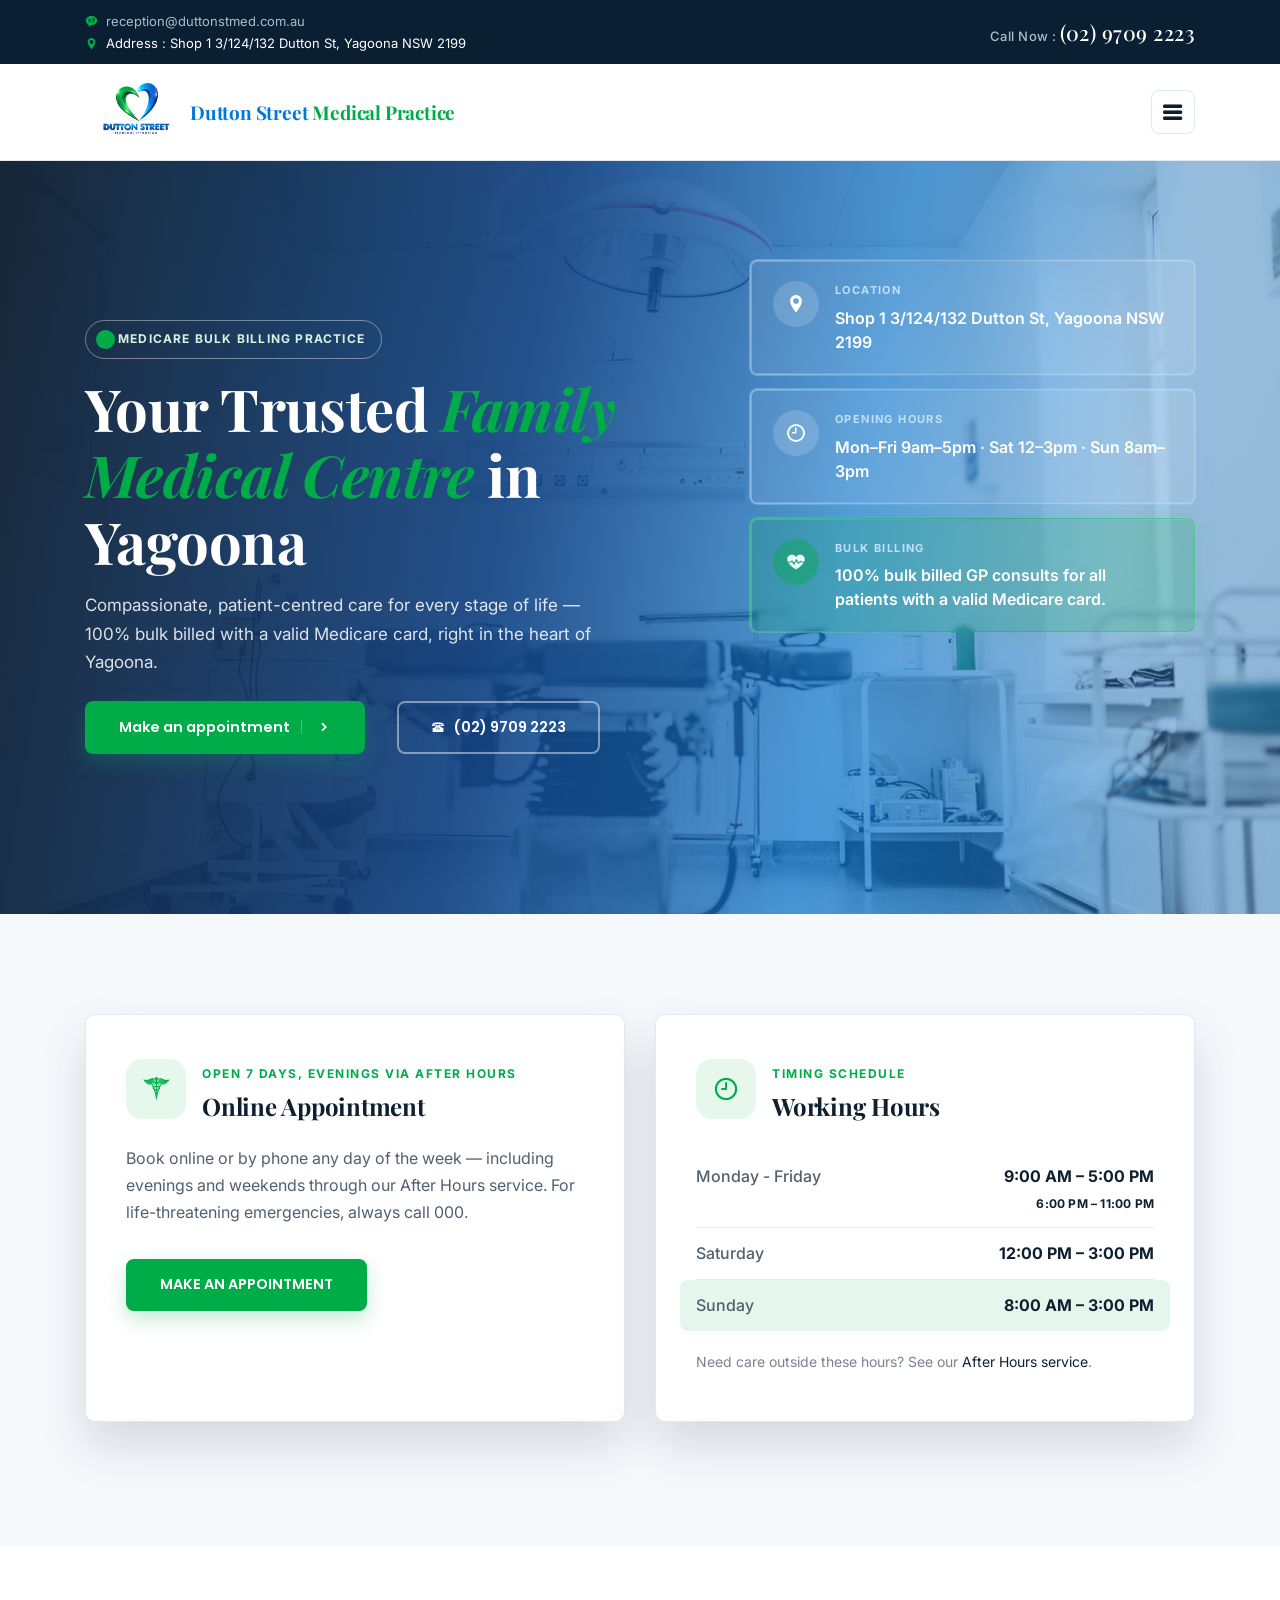
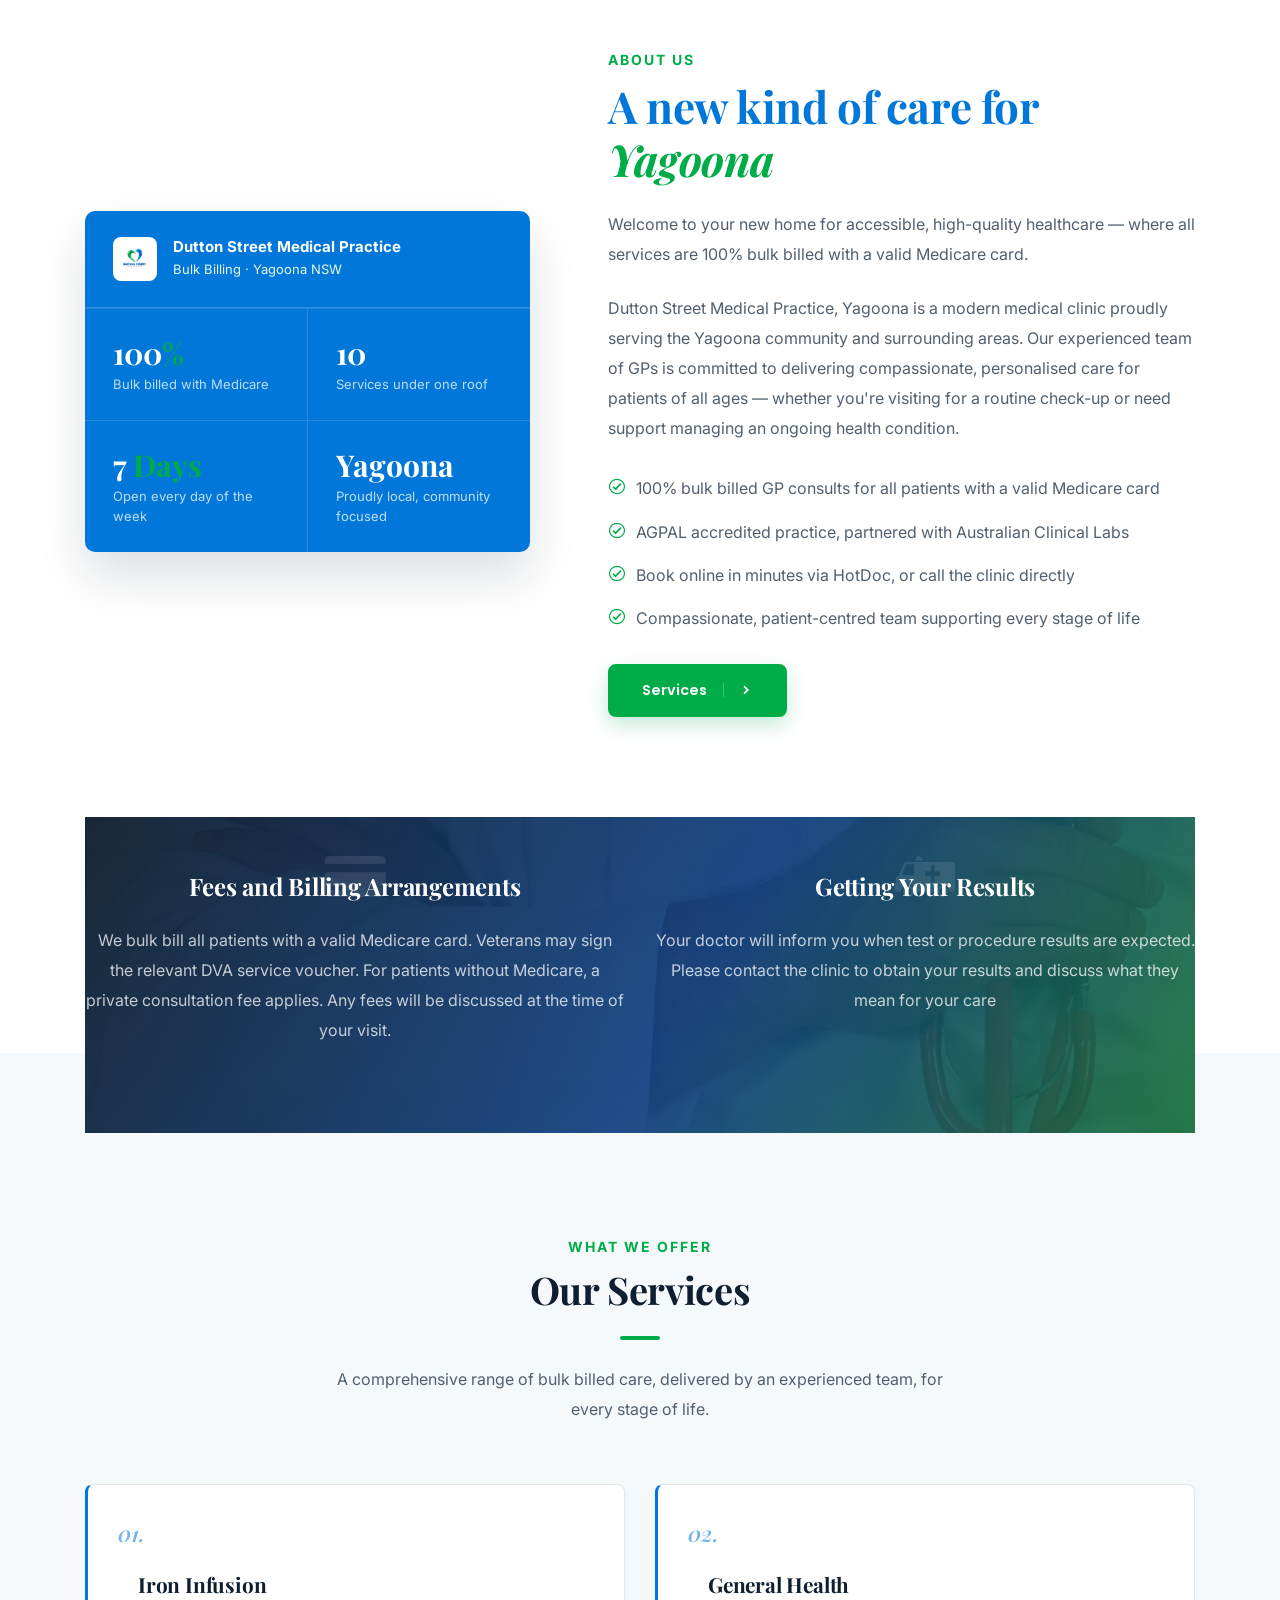
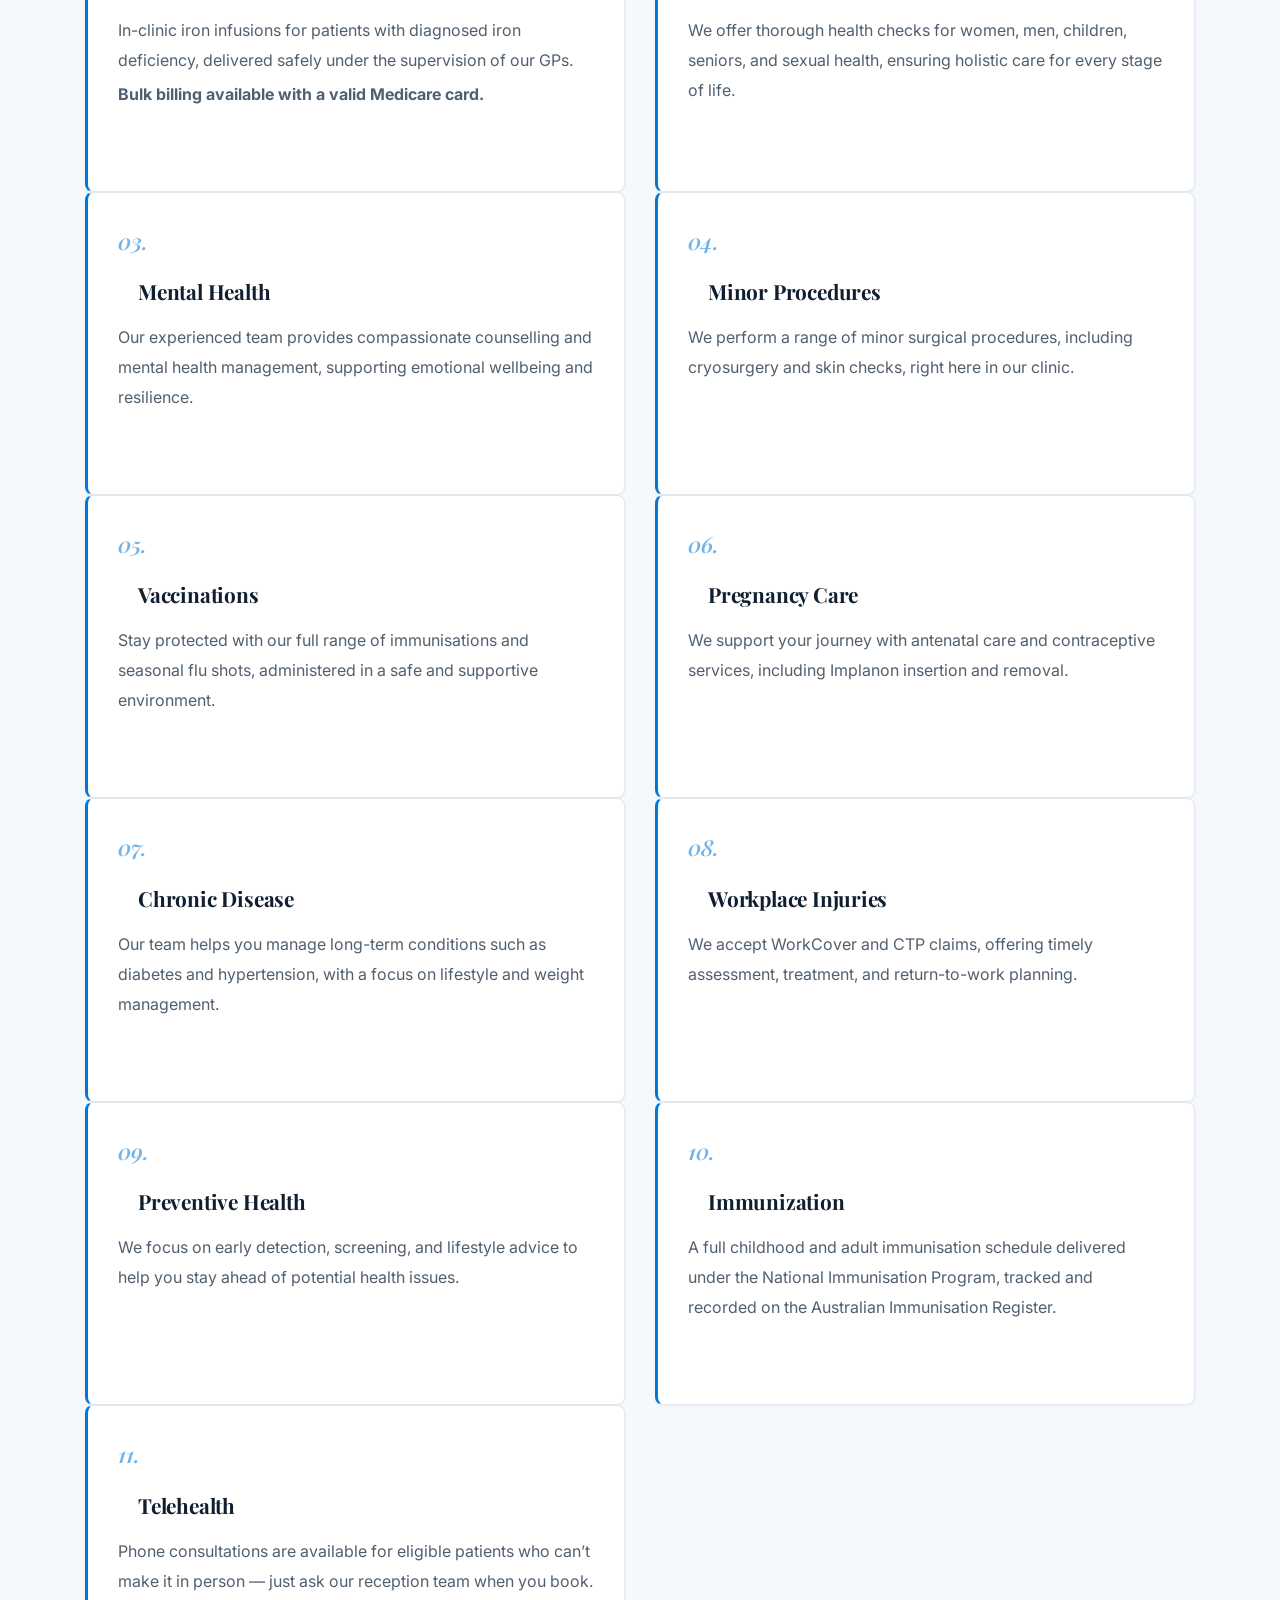
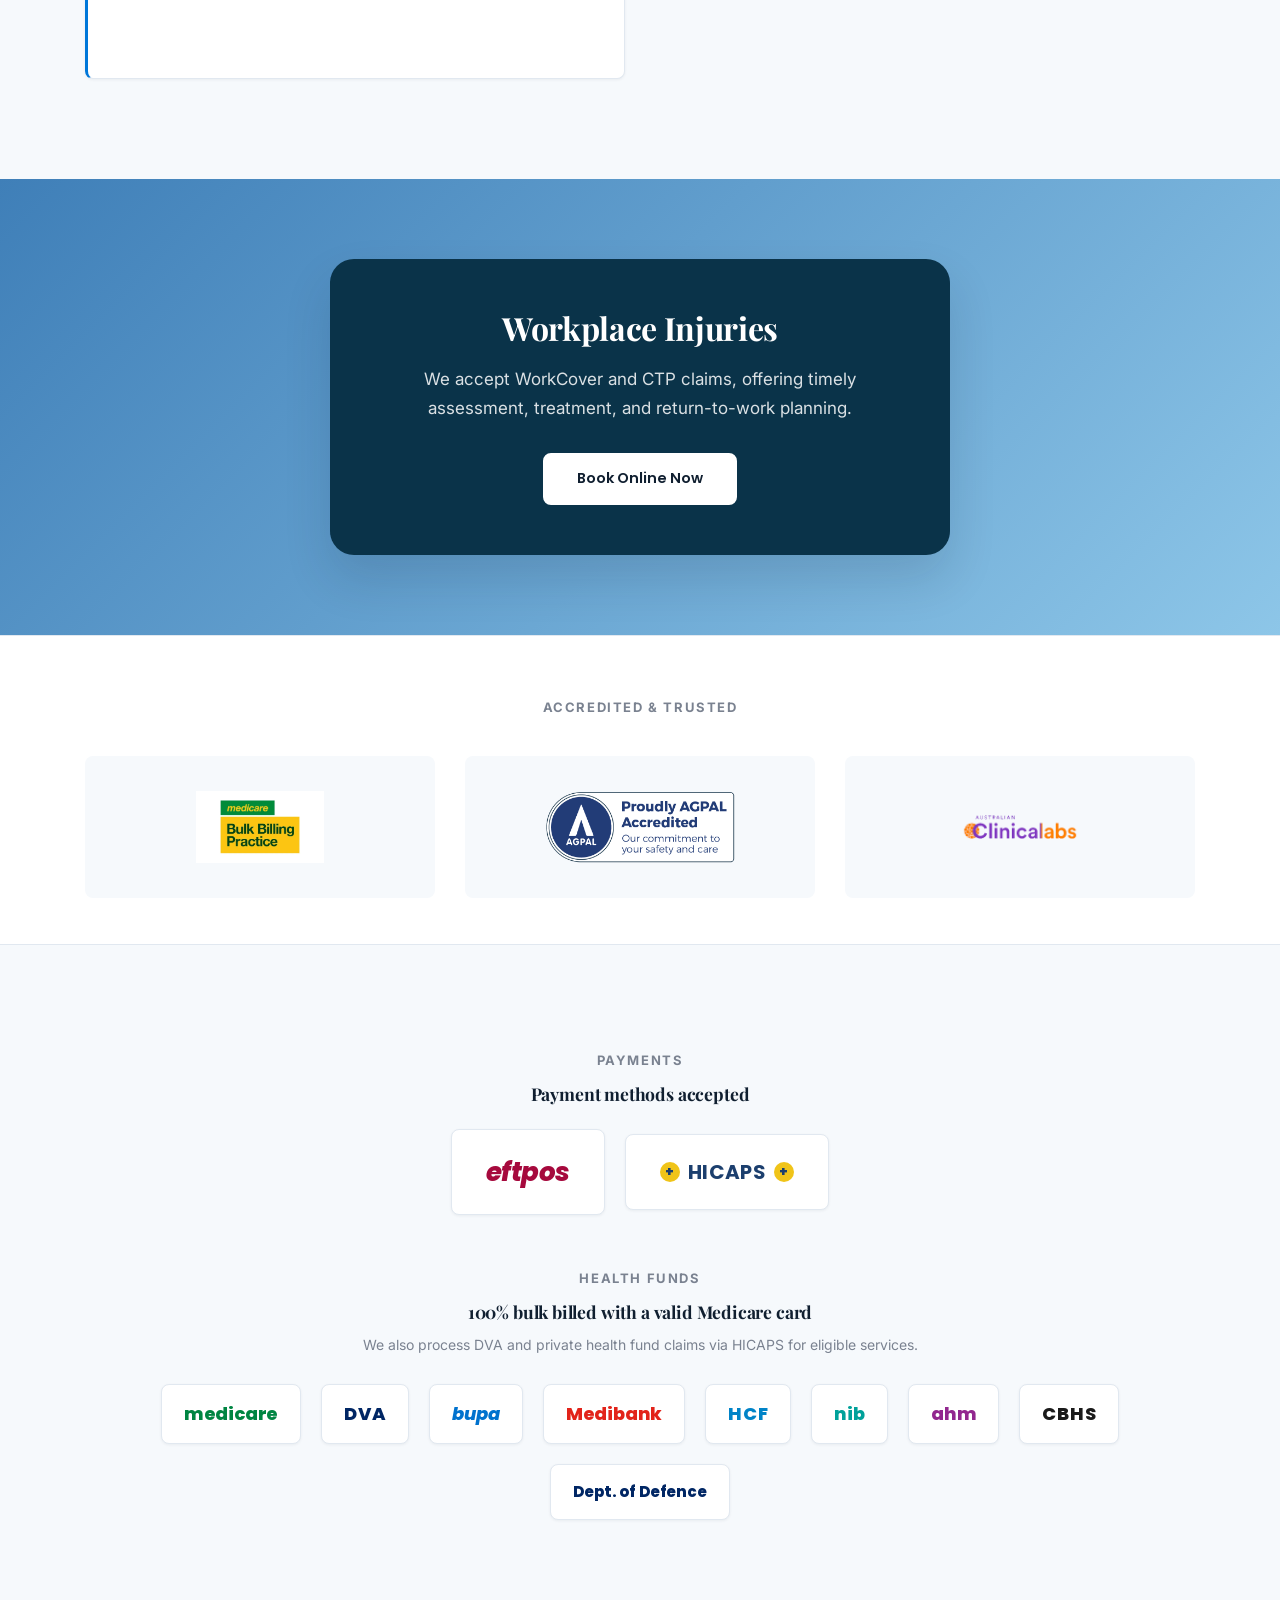
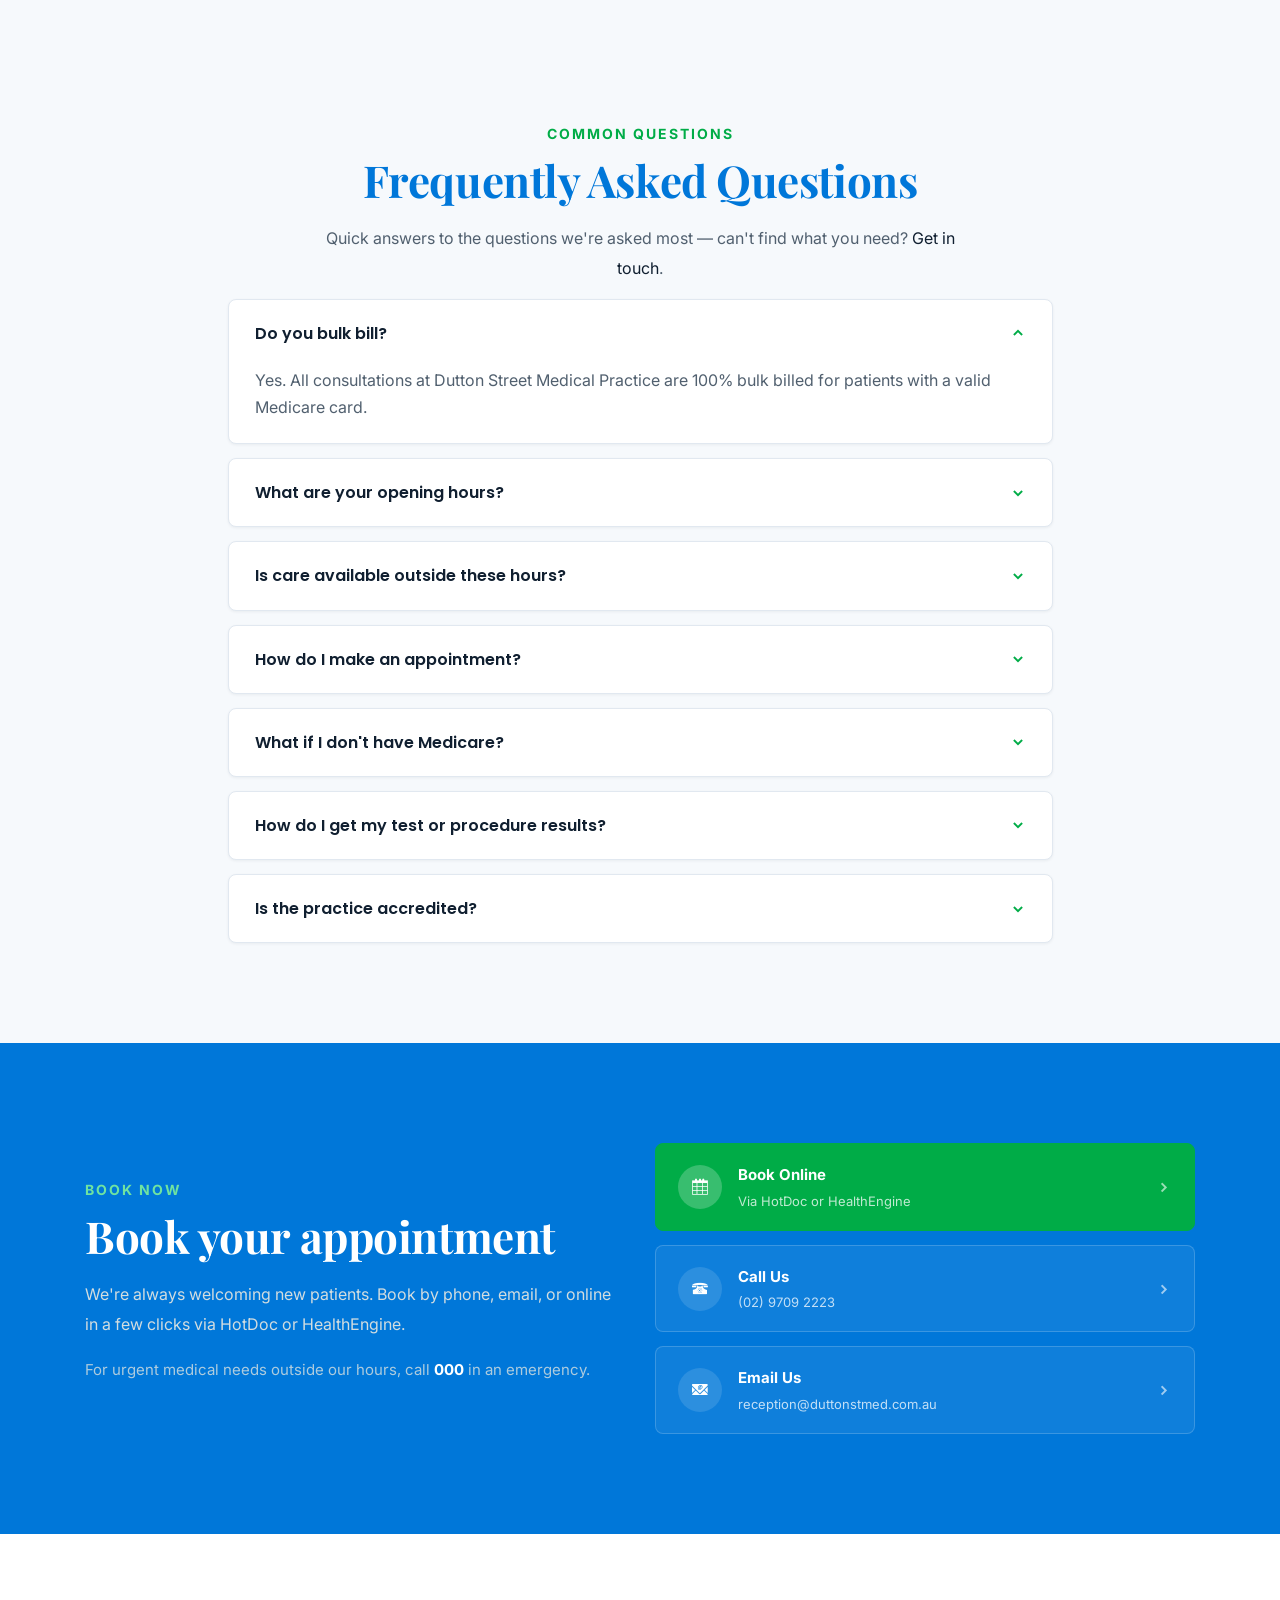
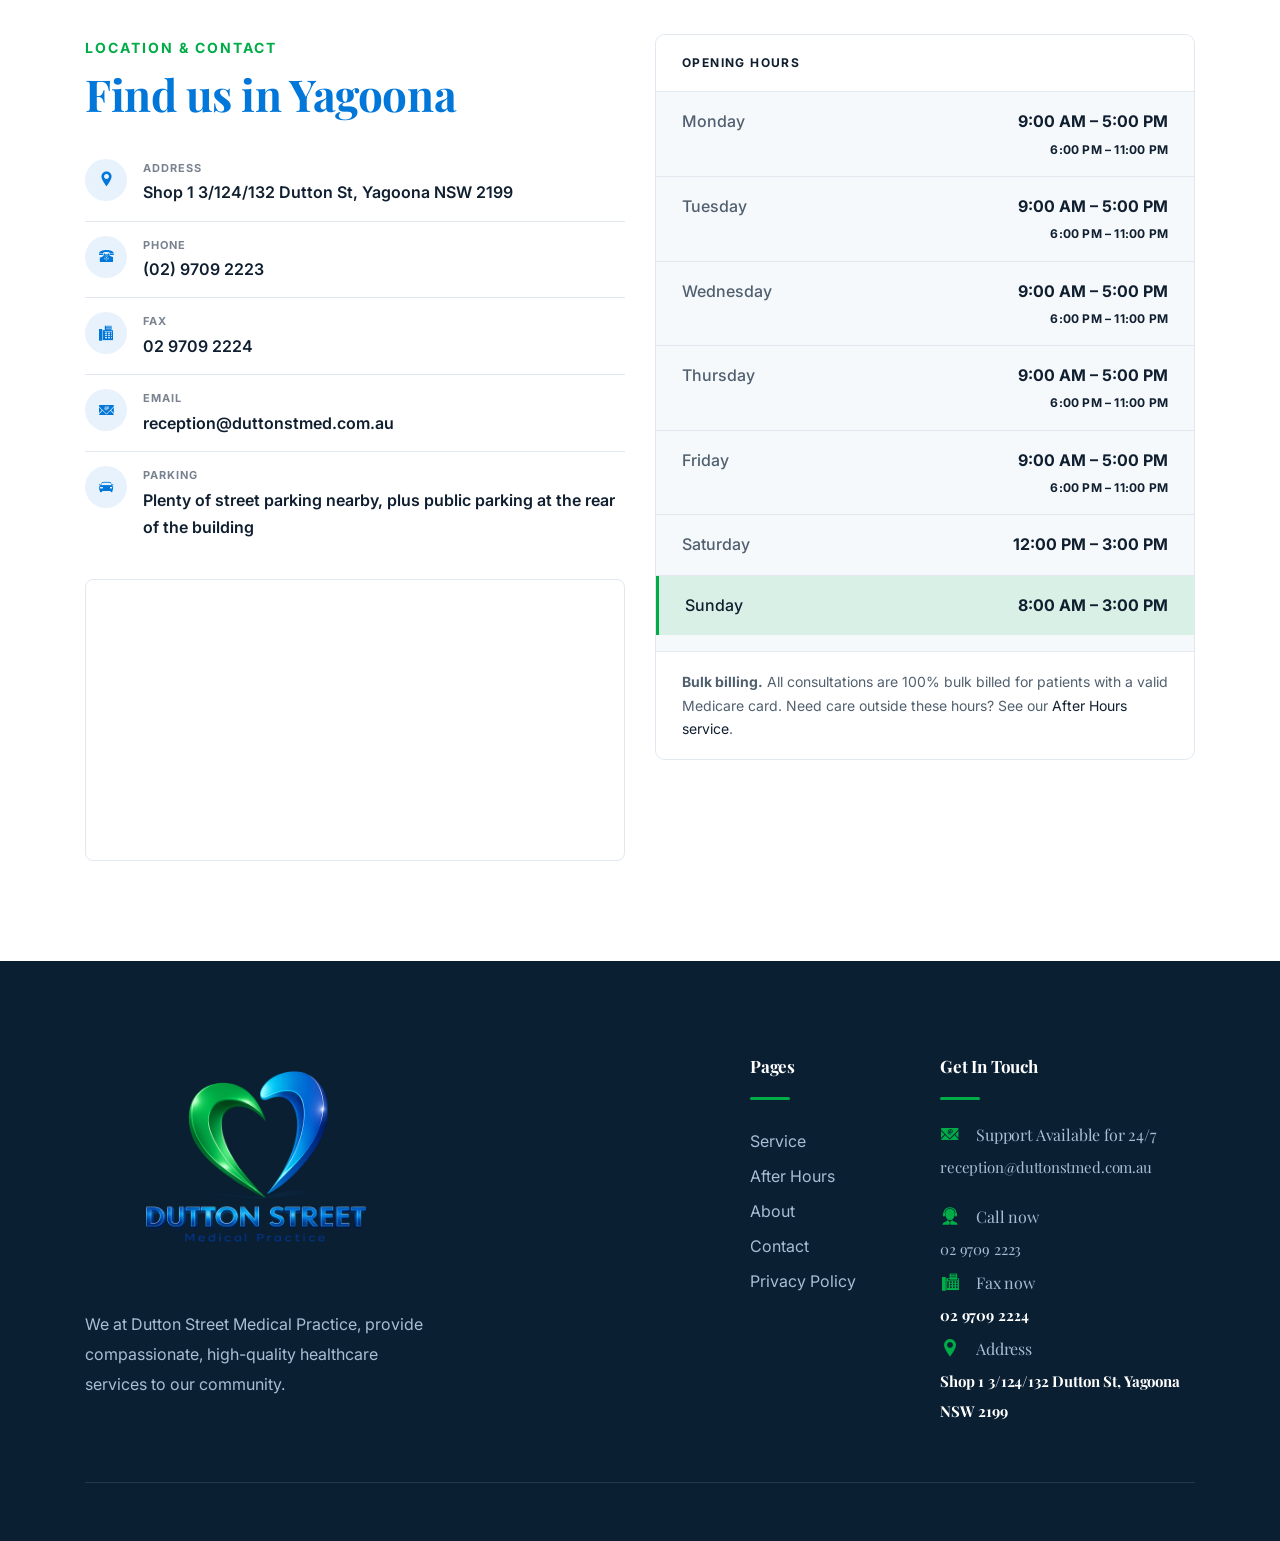
==== commit f9c621df: "Fix misleading "24 hours" appointment card copy The homepage's "Online Appointment" card claimed "24" ====
--- a/index.html
+++ b/index.html
@@ -256,11 +256,11 @@
                             <i class="icofont-medical-sign-alt"></i>
                         </div>
                         <div>
-                            <span class="info-subtitle" data-i18n="appt_card1_subtitle">24 Hours Service</span>
+                            <span class="info-subtitle" data-i18n="appt_card1_subtitle">Open 7 Days, Evenings via After Hours</span>
                             <h3 class="info-title" data-i18n="appt_card1_title">Online Appointment</h3>
                         </div>
                     </div>
-                    <p class="info-text" data-i18n="appt_card1_text">Get all-time support for emergencies. We have introduced the principle of family medicine to ensure continuous care for you and your loved ones.</p>
+                    <p class="info-text" data-i18n="appt_card1_text">Book online or by phone any day of the week &mdash; including evenings and weekends through our After Hours service. For life-threatening emergencies, always call 000.</p>
                     <a href="#" data-toggle="modal" data-target="#bookingModal" class="btn btn-main-2 btn-round-full mt-3" data-i18n="appt_card1_btn">MAKE AN APPOINTMENT</a>
                 </div>
             </div>
@@ -739,7 +739,7 @@
 				</ul>
 
 				<div class="find-us-map">
-					<iframe src="https://www.google.com/maps?q=Shop%201%203/124/132%20Dutton%20St,%20Yagoona%20NSW%202199&output=embed" width="100%" height="280" style="border:0;" allowfullscreen="" loading="lazy" referrerpolicy="no-referrer-when-downgrade" title="Dutton Street Medical Practice location map"></iframe>
+					<iframe src="https://www.google.com/maps?q=Shop%201%203/124/132%20Dutton%20St,%20Yagoona%20NSW%202199&output=embed" width="100%" height="280" style="border:0;" allowfullscreen="" loading="lazy" referrerpolicy="no-referrer-when-downgrade" title="Map to Dutton Street Medical Practice"></iframe>
 				</div>
 			</div>
 
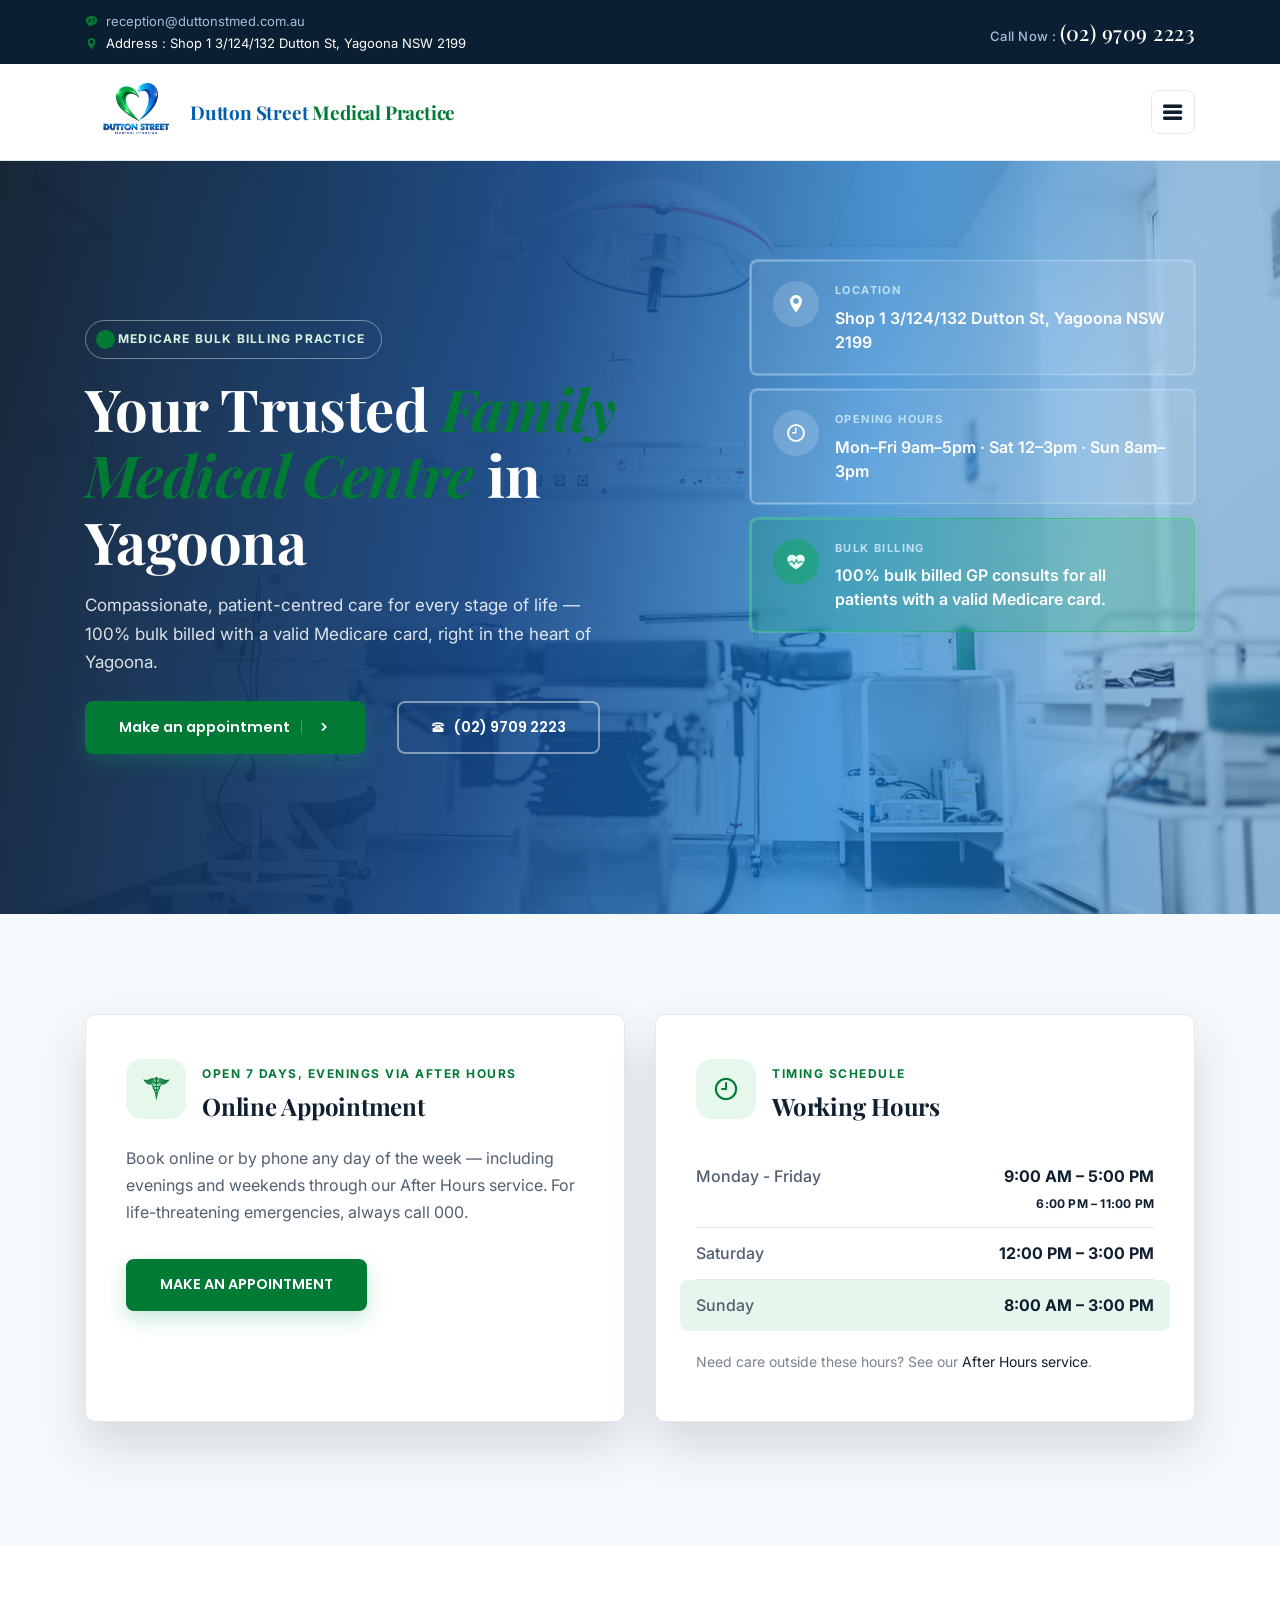
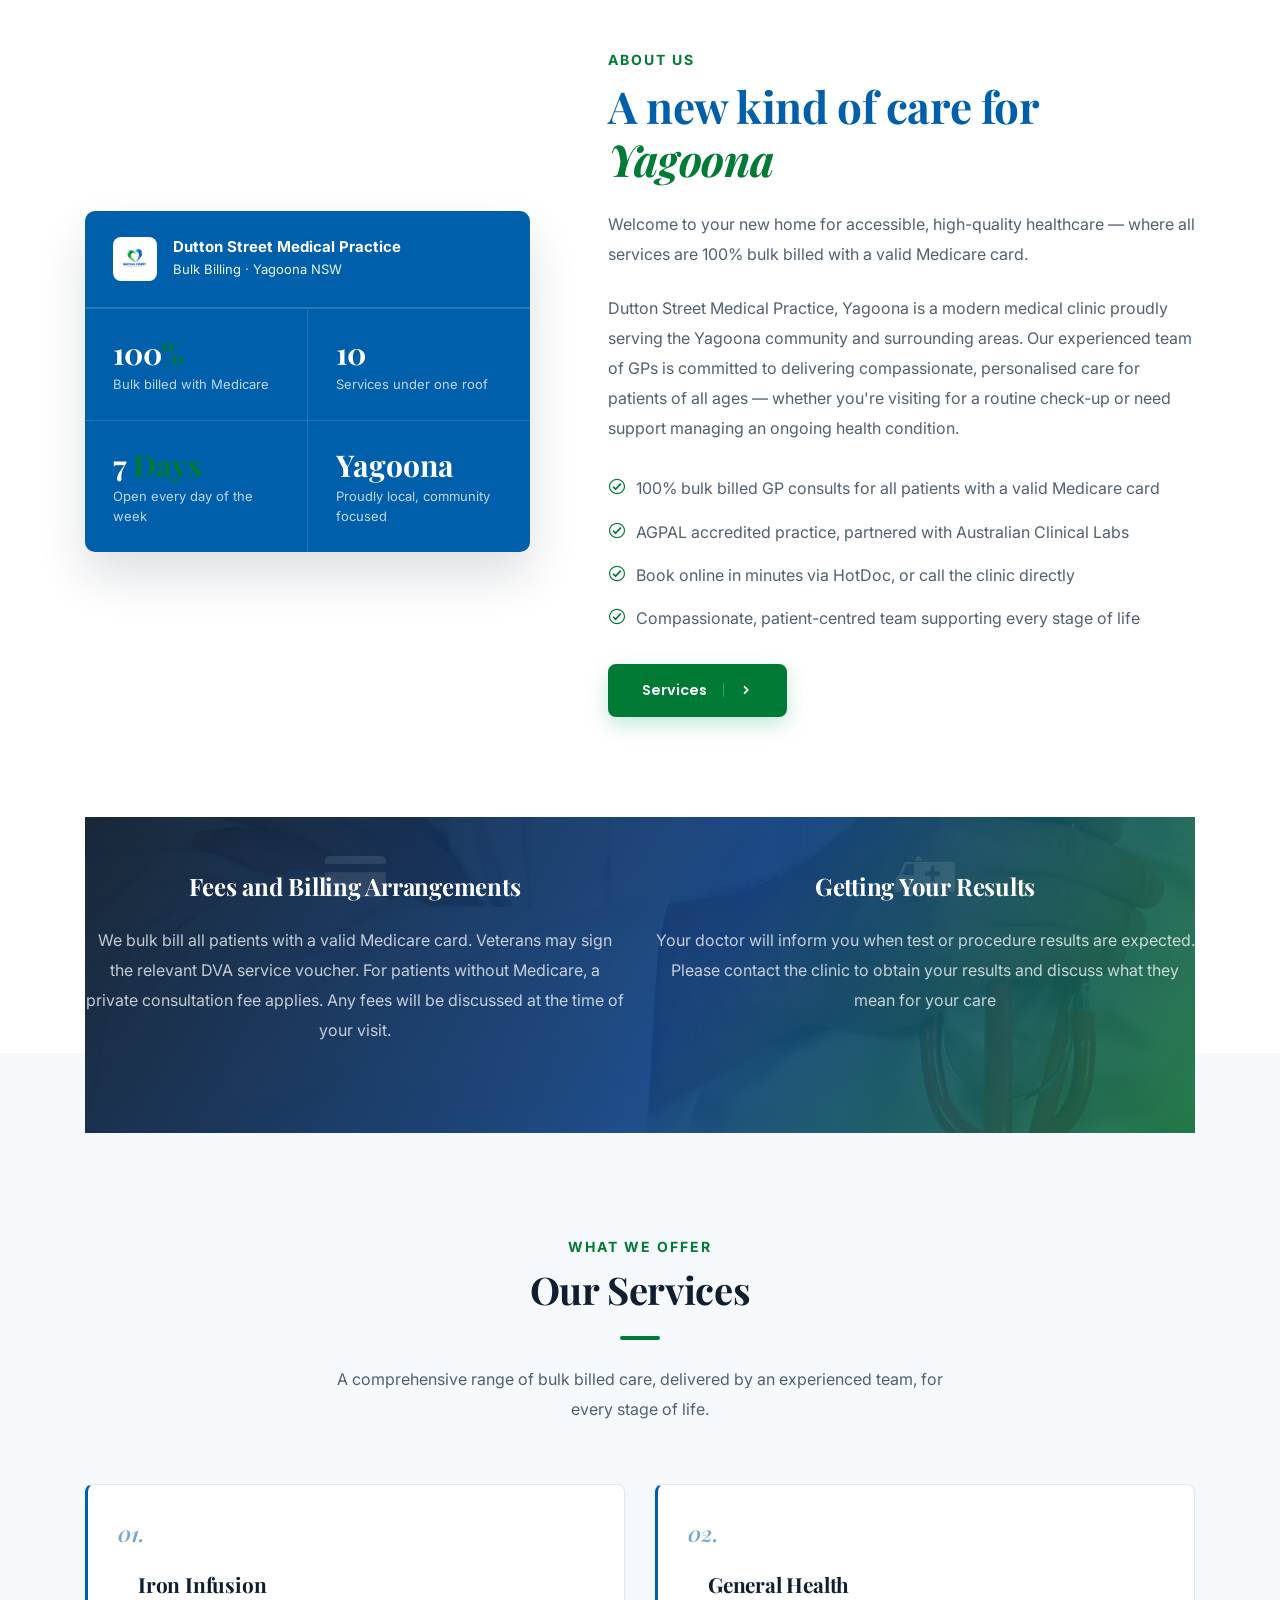
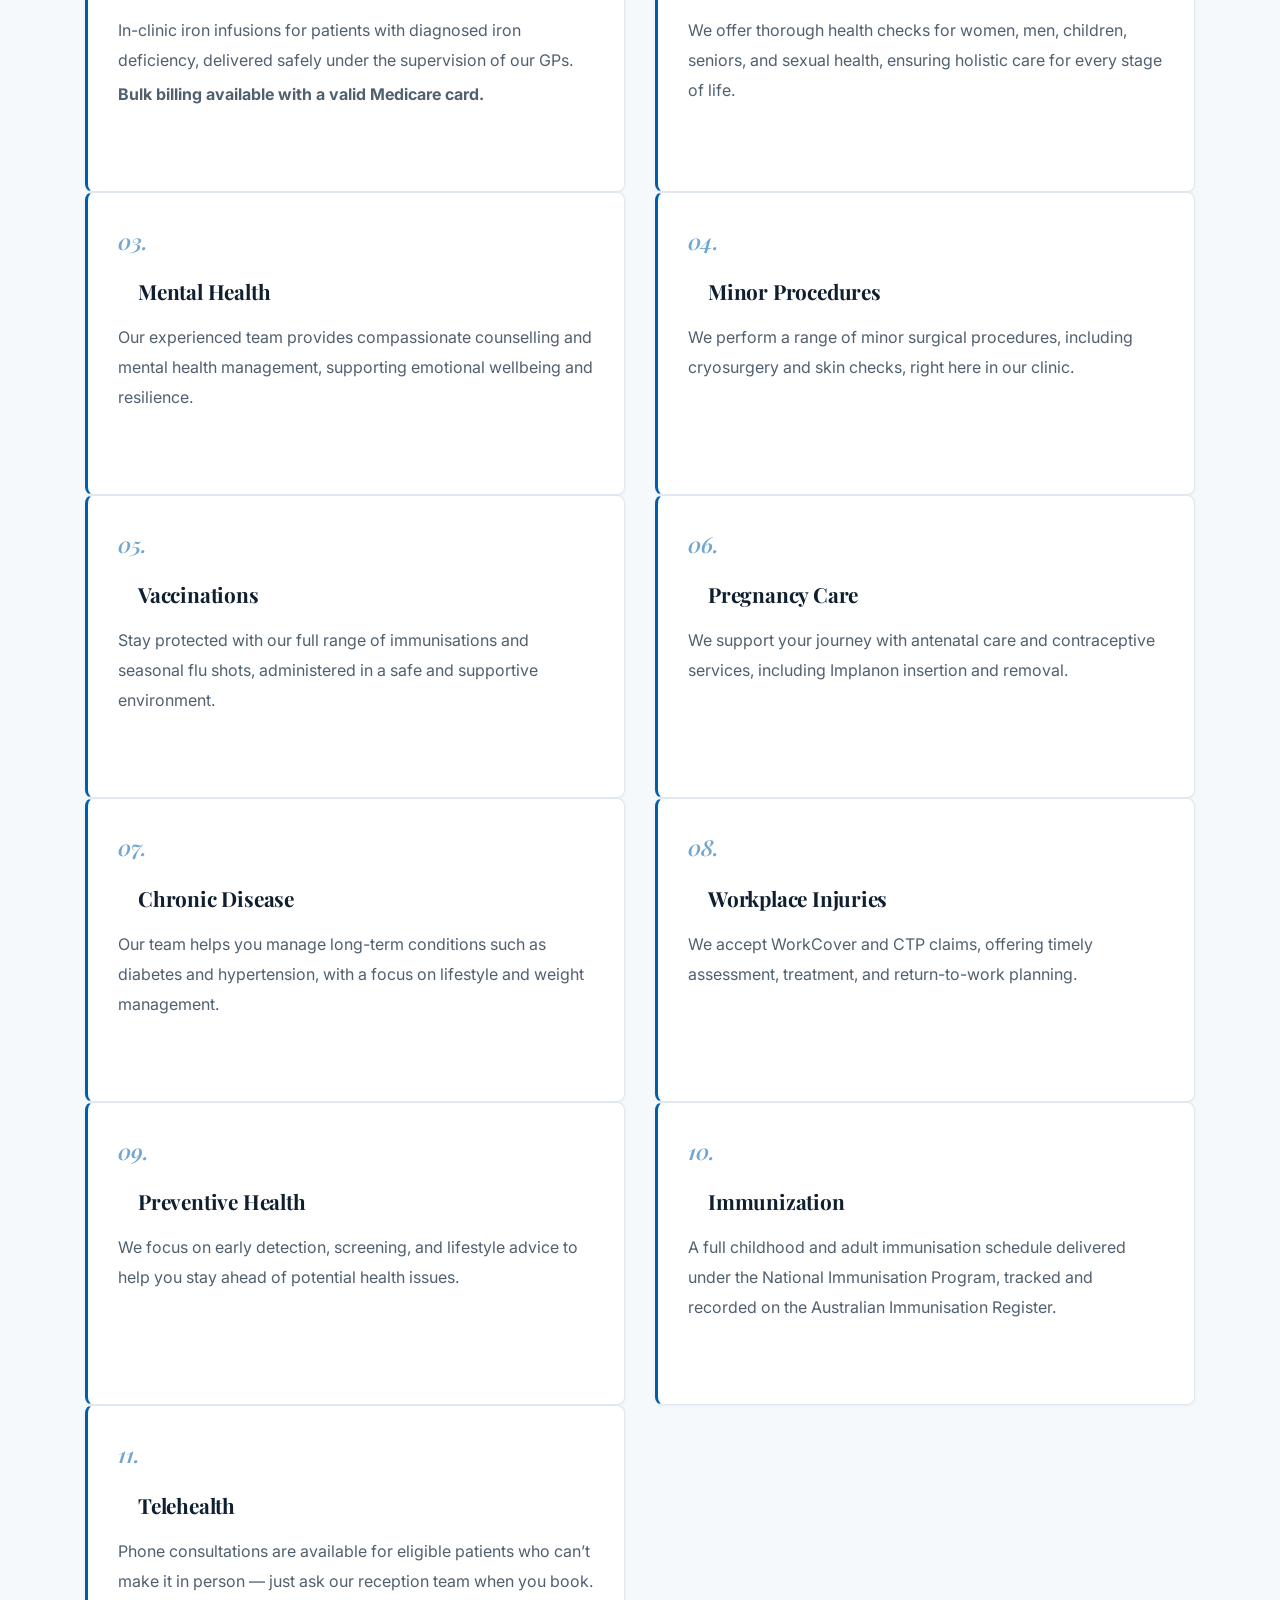
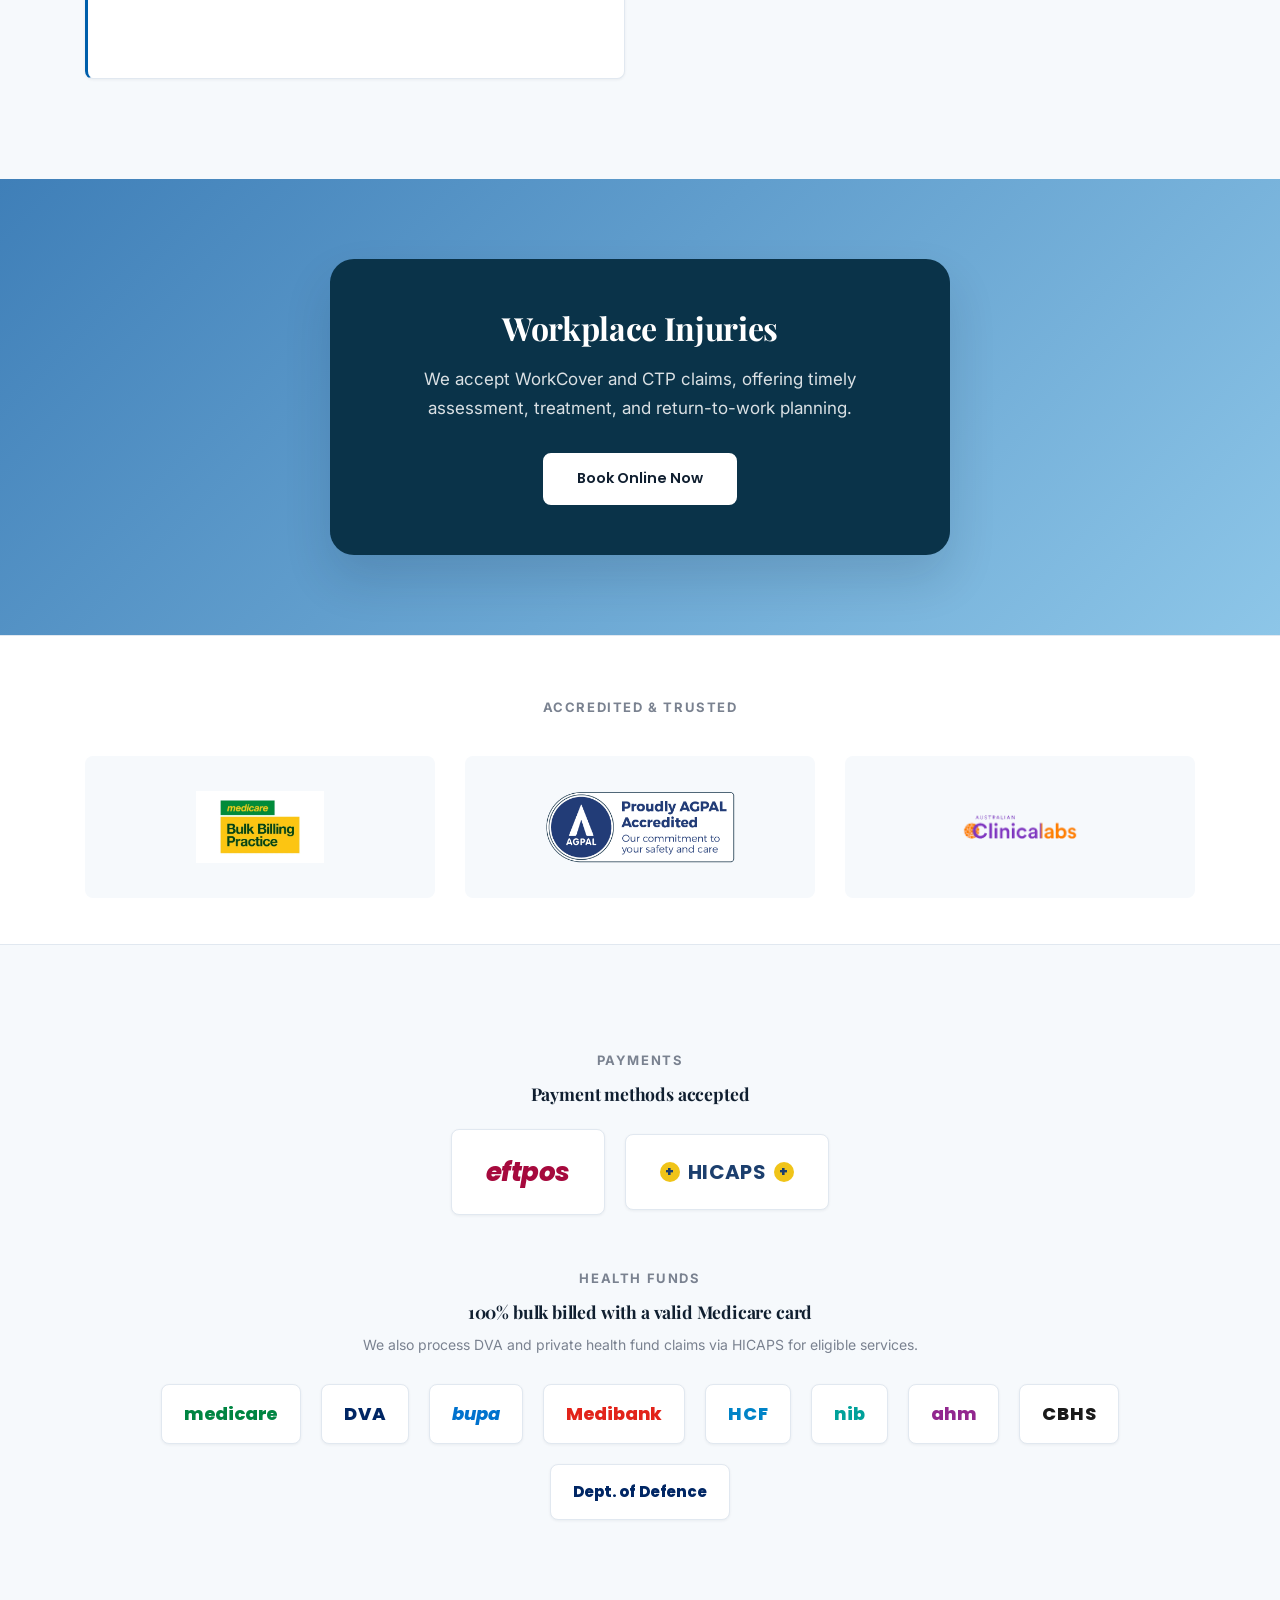
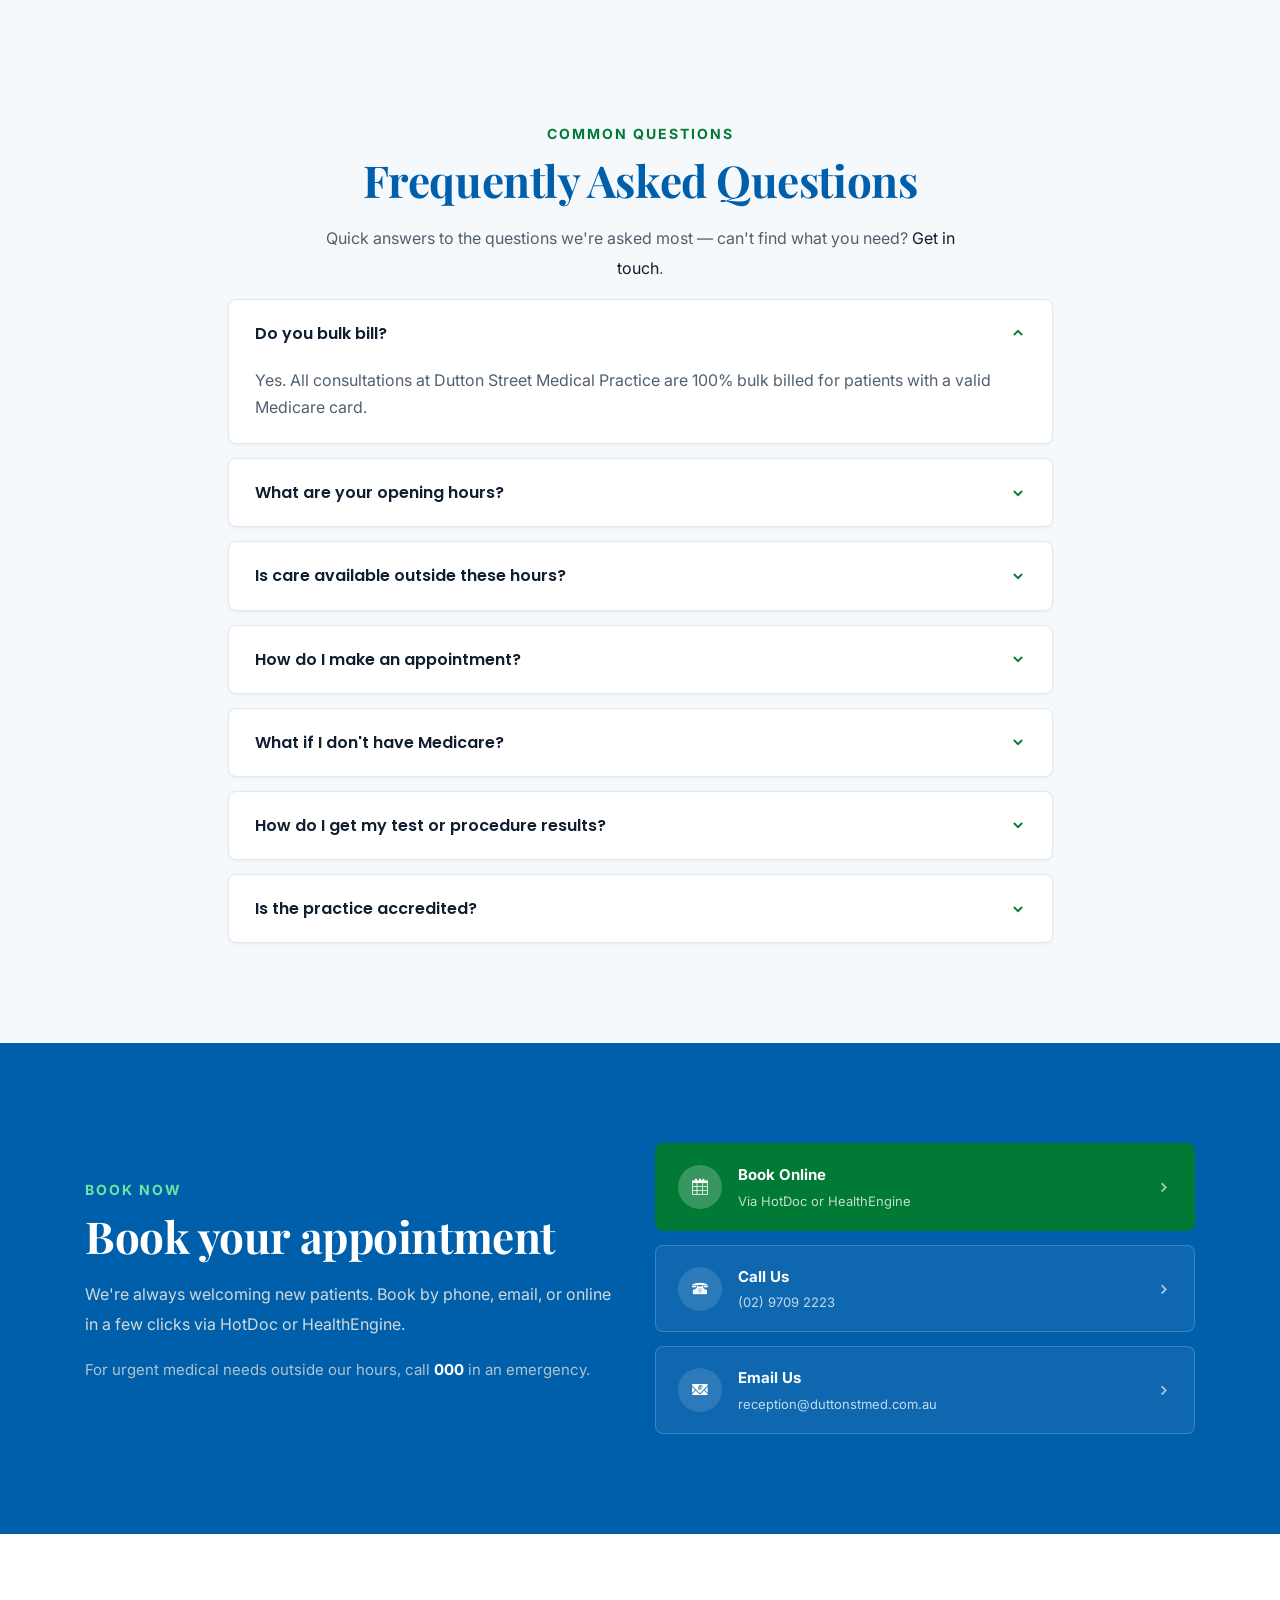
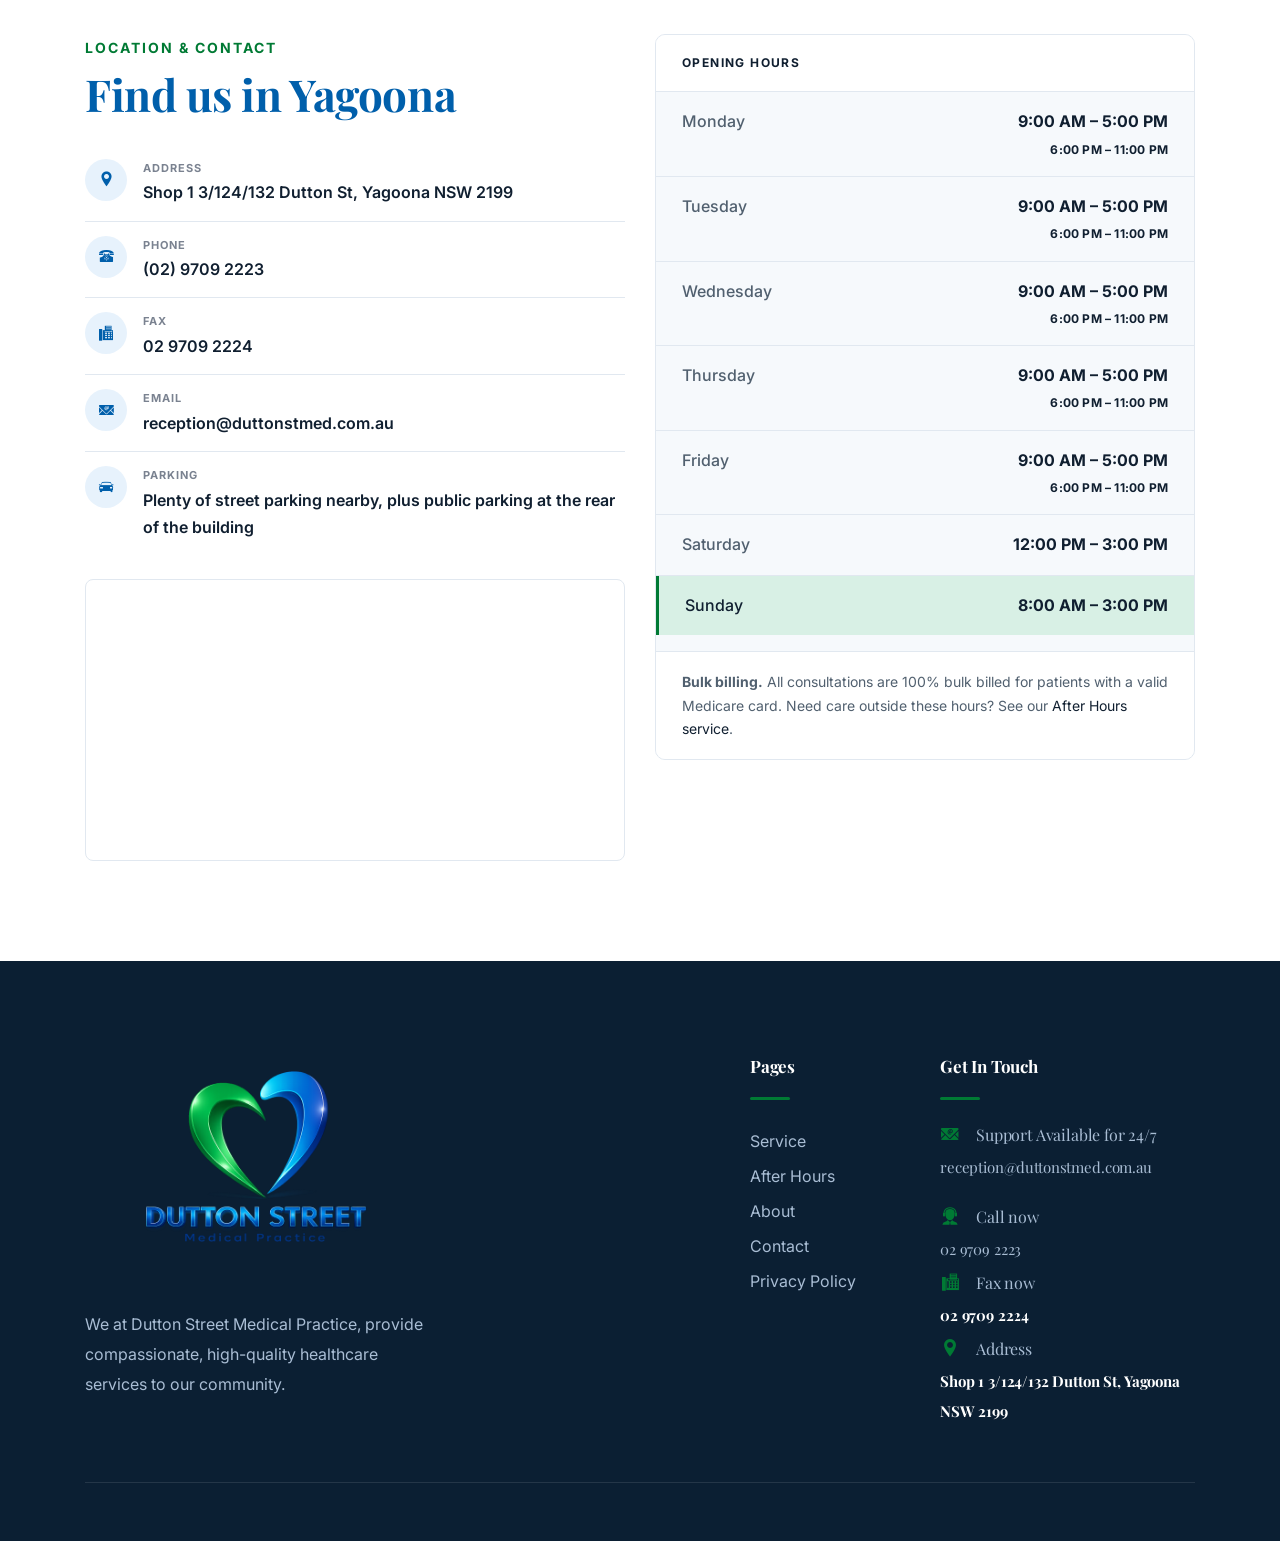
==== commit 57a5fec8: "Fix low color-contrast brand blue/green text - Darken --primary (#0077d9 -> #005fab) and --accent (#" ====
--- a/index.html
+++ b/index.html
@@ -128,7 +128,7 @@
       <img src="images/DSLogo.svg" alt="Dutton Street Medical Practice logo" class="img-fluid" style="height:80px;">
       
       <h1 style="margin-left: 0px; margin-bottom: 0; font-size: 22px;">
-       <span style="color: #0077d9;">Dutton Street</span> <span style="color: #00ac47;">Medical Practice</span>
+       <span style="color: var(--primary);">Dutton Street</span> <span style="color: var(--accent);">Medical Practice</span>
       </h1>
 	  
 </h1>
@@ -206,7 +206,7 @@
 					<span class="text-uppercase text-sm letter-spacing"><span class="hero-pulse-dot"></span><span data-i18n="hero_badge">Medicare Bulk Billing Practice</span></span>
 					<h1 class="mb-3 mt-3" style="font-weight: bold;">
     <span style="color: #fff;" data-i18n="hero_h1_1">Your Trusted </span>
-    <em style="color: #00ac47; font-style: italic;" data-i18n="hero_h1_2">Family Medical Centre</em>
+    <em style="color: var(--accent); font-style: italic;" data-i18n="hero_h1_2">Family Medical Centre</em>
 	<span style="color: #fff;" data-i18n="hero_h1_3"> in Yagoona</span>
 </h1>
 					<p class="mb-4 hero-subtext" data-i18n="hero_subtext">Compassionate, patient-centred care for every stage of life — 100% bulk billed with a valid Medicare card, right in the heart of Yagoona.</p>
@@ -325,8 +325,8 @@
 			</div>
 			<div class="col-lg-7">
 				<div class="about-content pl-lg-5 mt-5 mt-lg-0">
-					<span class="text-uppercase text-sm letter-spacing d-inline-block mb-2" style="color: #00ac47; font-weight: 700;" data-i18n="about_label">About Us</span>
-					<h2 class="title-color"><span data-i18n="about_h2_1">A new kind of care for</span> <em style="color: #00ac47; font-style: italic;" data-i18n="about_h2_2">Yagoona</em></h2>
+					<span class="text-uppercase text-sm letter-spacing d-inline-block mb-2" style="color: var(--accent); font-weight: 700;" data-i18n="about_label">About Us</span>
+					<h2 class="title-color"><span data-i18n="about_h2_1">A new kind of care for</span> <em style="color: var(--accent); font-style: italic;" data-i18n="about_h2_2">Yagoona</em></h2>
 					<p class="mt-4 mb-4" data-i18n="about_p1">Welcome to your new home for accessible, high-quality healthcare — where all services are 100% bulk billed with a valid Medicare card.</p>
 					<p class="mb-4" data-i18n="about_p2">Dutton Street Medical Practice, Yagoona is a modern medical clinic proudly serving the Yagoona community and surrounding areas. Our experienced team of GPs is committed to delivering compassionate, personalised care for patients of all ages — whether you're visiting for a routine check-up or need support managing an ongoing health condition.</p>
 
@@ -374,7 +374,7 @@
 		<div class="row justify-content-center">
 			<div class="col-lg-7 text-center">
 				<div class="section-title">
-					<span class="text-uppercase text-sm letter-spacing d-inline-block mb-2" style="color: #00ac47; font-weight: 700;" data-i18n="services_label">What We Offer</span>
+					<span class="text-uppercase text-sm letter-spacing d-inline-block mb-2" style="color: var(--accent); font-weight: 700;" data-i18n="services_label">What We Offer</span>
 					<h2 data-i18n="services_heading">Our Services</h2>
 					<div class="divider mx-auto my-4"></div>
 					<p data-i18n="services_intro">A comprehensive range of bulk billed care, delivered by an experienced team, for every stage of life.</p>
@@ -567,7 +567,7 @@
     <div class="container">
         <div class="row justify-content-center">
             <div class="col-lg-7 text-center">
-                <span class="text-uppercase text-sm letter-spacing d-inline-block mb-2" style="color: #00ac47; font-weight: 700;" data-i18n="faq_label">Common Questions</span>
+                <span class="text-uppercase text-sm letter-spacing d-inline-block mb-2" style="color: var(--accent); font-weight: 700;" data-i18n="faq_label">Common Questions</span>
                 <h2 class="title-color mb-3" data-i18n="faq_heading">Frequently Asked Questions</h2>
                 <p data-i18n="faq_intro">Quick answers to the questions we're asked most &mdash; can't find what you need? <a href="contact.html">Get in touch</a>.</p>
             </div>
@@ -697,7 +697,7 @@
 	<div class="container">
 		<div class="row">
 			<div class="col-lg-6">
-				<span class="text-uppercase text-sm letter-spacing d-inline-block mb-2" style="color: #00ac47; font-weight: 700;" data-i18n="findus_label">Location &amp; Contact</span>
+				<span class="text-uppercase text-sm letter-spacing d-inline-block mb-2" style="color: var(--accent); font-weight: 700;" data-i18n="findus_label">Location &amp; Contact</span>
 				<h2 class="title-color mb-4" data-i18n="findus_heading">Find us in Yagoona</h2>
 
 				<ul class="list-unstyled contact-icon-list mb-4">
--- a/css/style.css
+++ b/css/style.css
@@ -11,10 +11,10 @@
 @import url("https://fonts.googleapis.com/css2?family=Cairo:wght@400;500;600;700;800&display=swap");
 
 :root {
-  --primary: #0077d9;
+  --primary: #005fab;
   --primary-dark: #104283;
   --primary-50: #e7f2fc;
-  --accent: #00ac47;
+  --accent: #007a34;
   --accent-dark: #14713a;
   --accent-50: #e6f7ec;
   --cream: #f6f9fc;
@@ -52,6 +52,11 @@
   --shadow-sm: 0 1px 3px rgba(0, 0, 0, 0.3);
   --shadow-md: 0 8px 24px rgba(0, 0, 0, 0.35);
   --shadow-lg: 0 24px 48px rgba(0, 0, 0, 0.45);
+  /* Lighter brand accents for dark backgrounds — the light-mode values
+     (darkened for contrast against white) would be too dark to read
+     against the dark surface/body colours above. */
+  --primary: #3d9aff;
+  --accent: #36d17a;
   color-scheme: dark;
 }
 
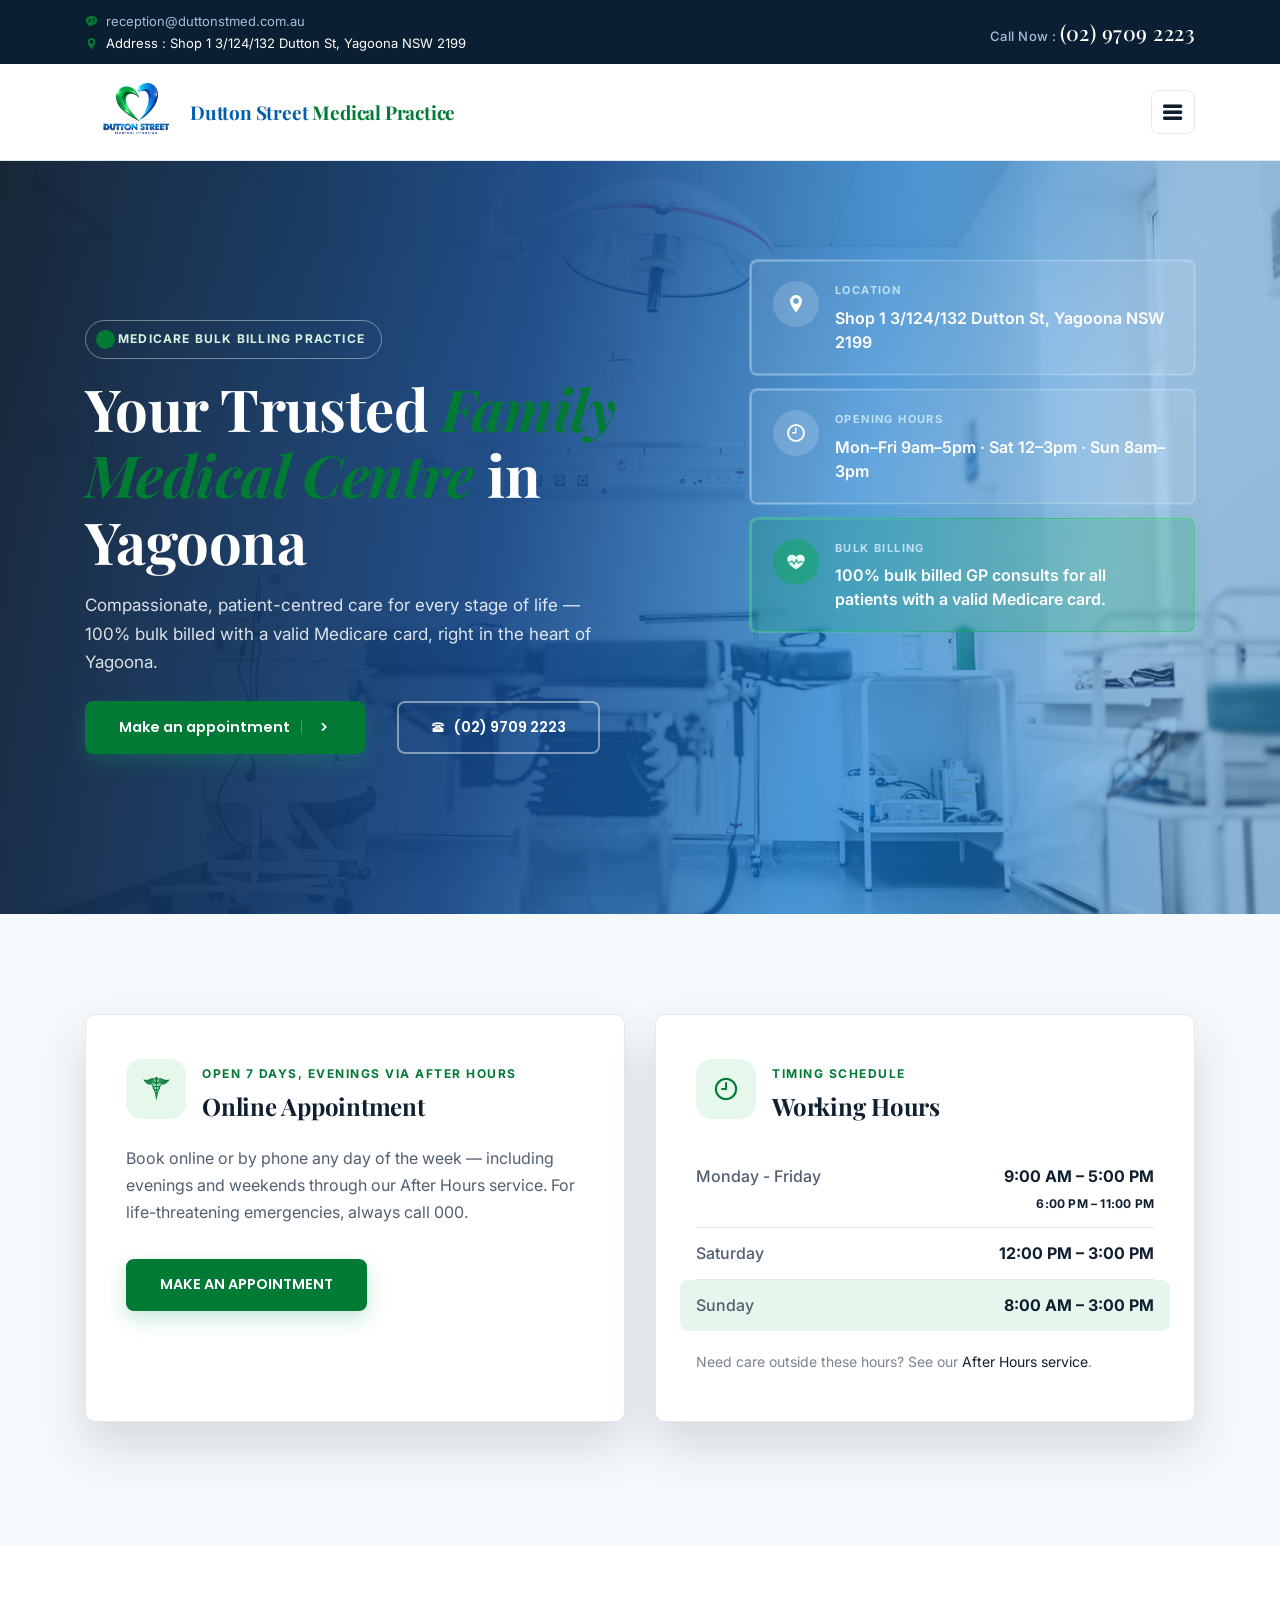
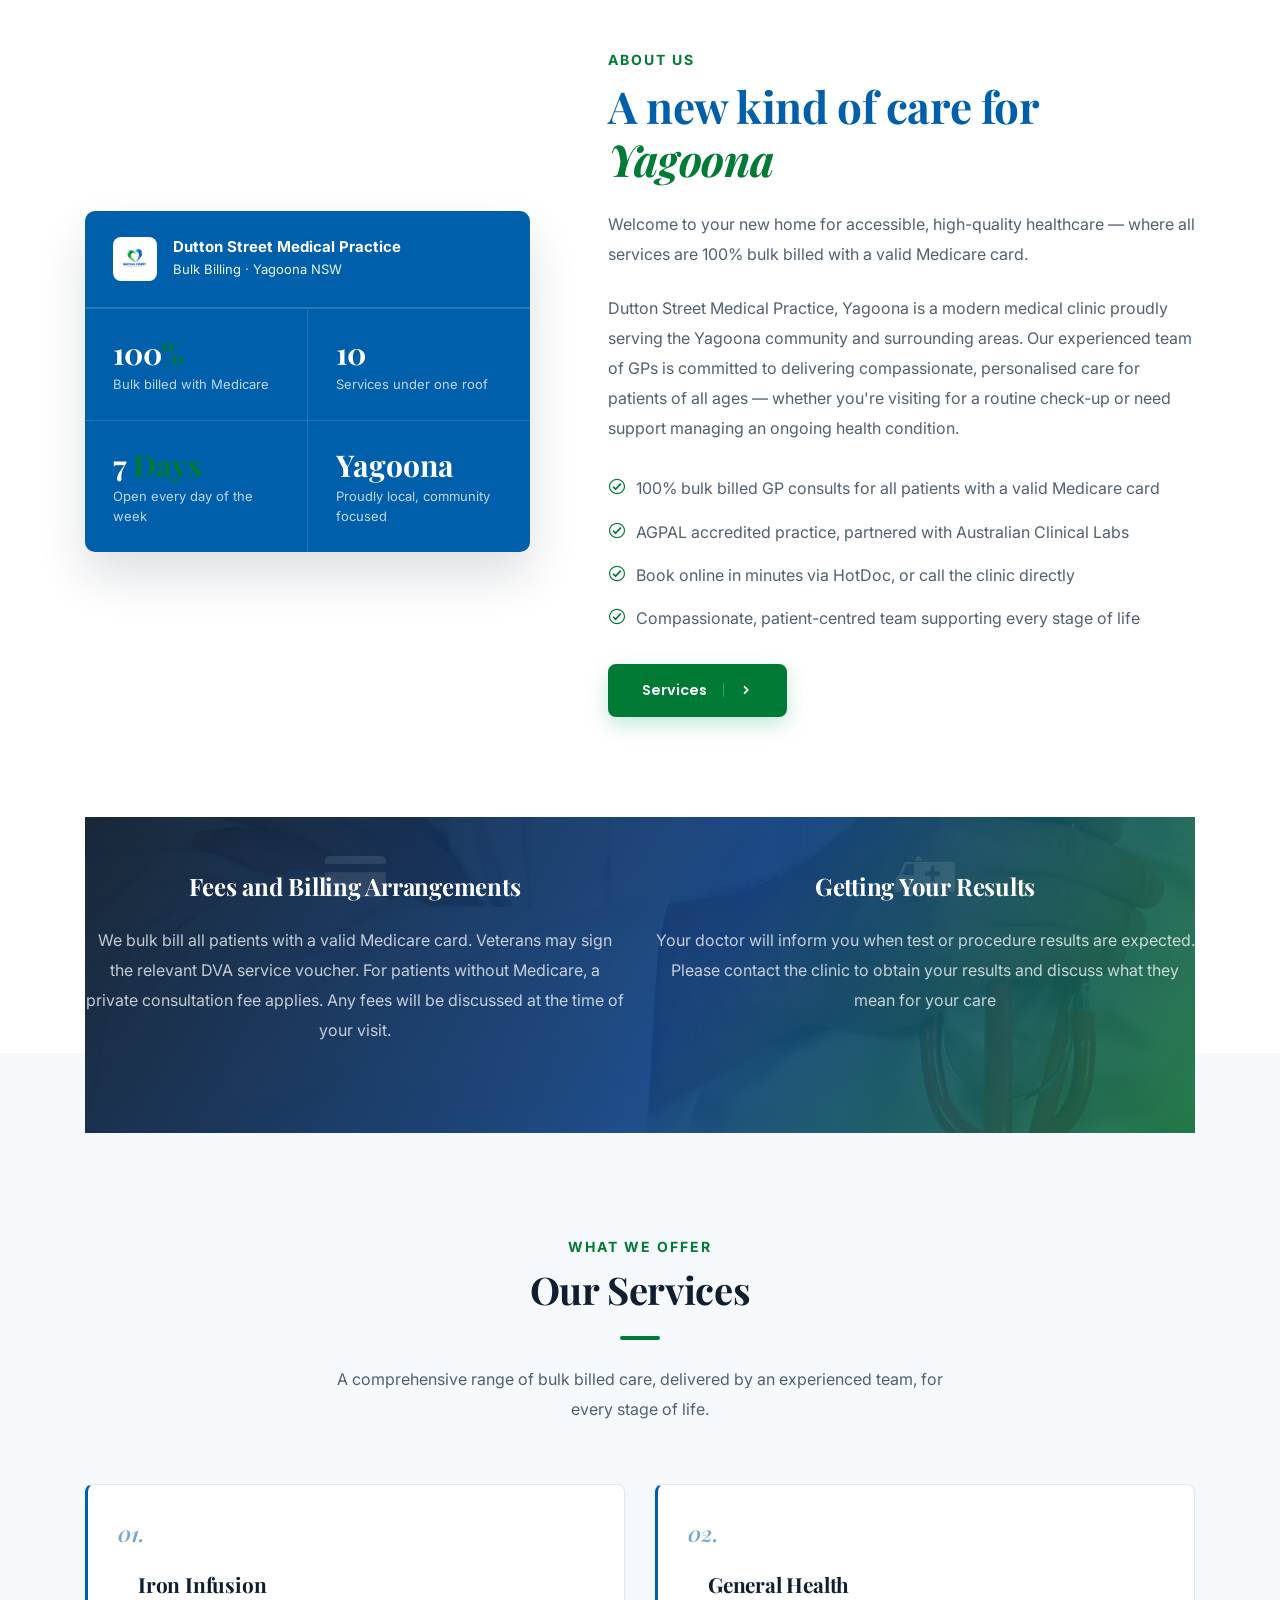
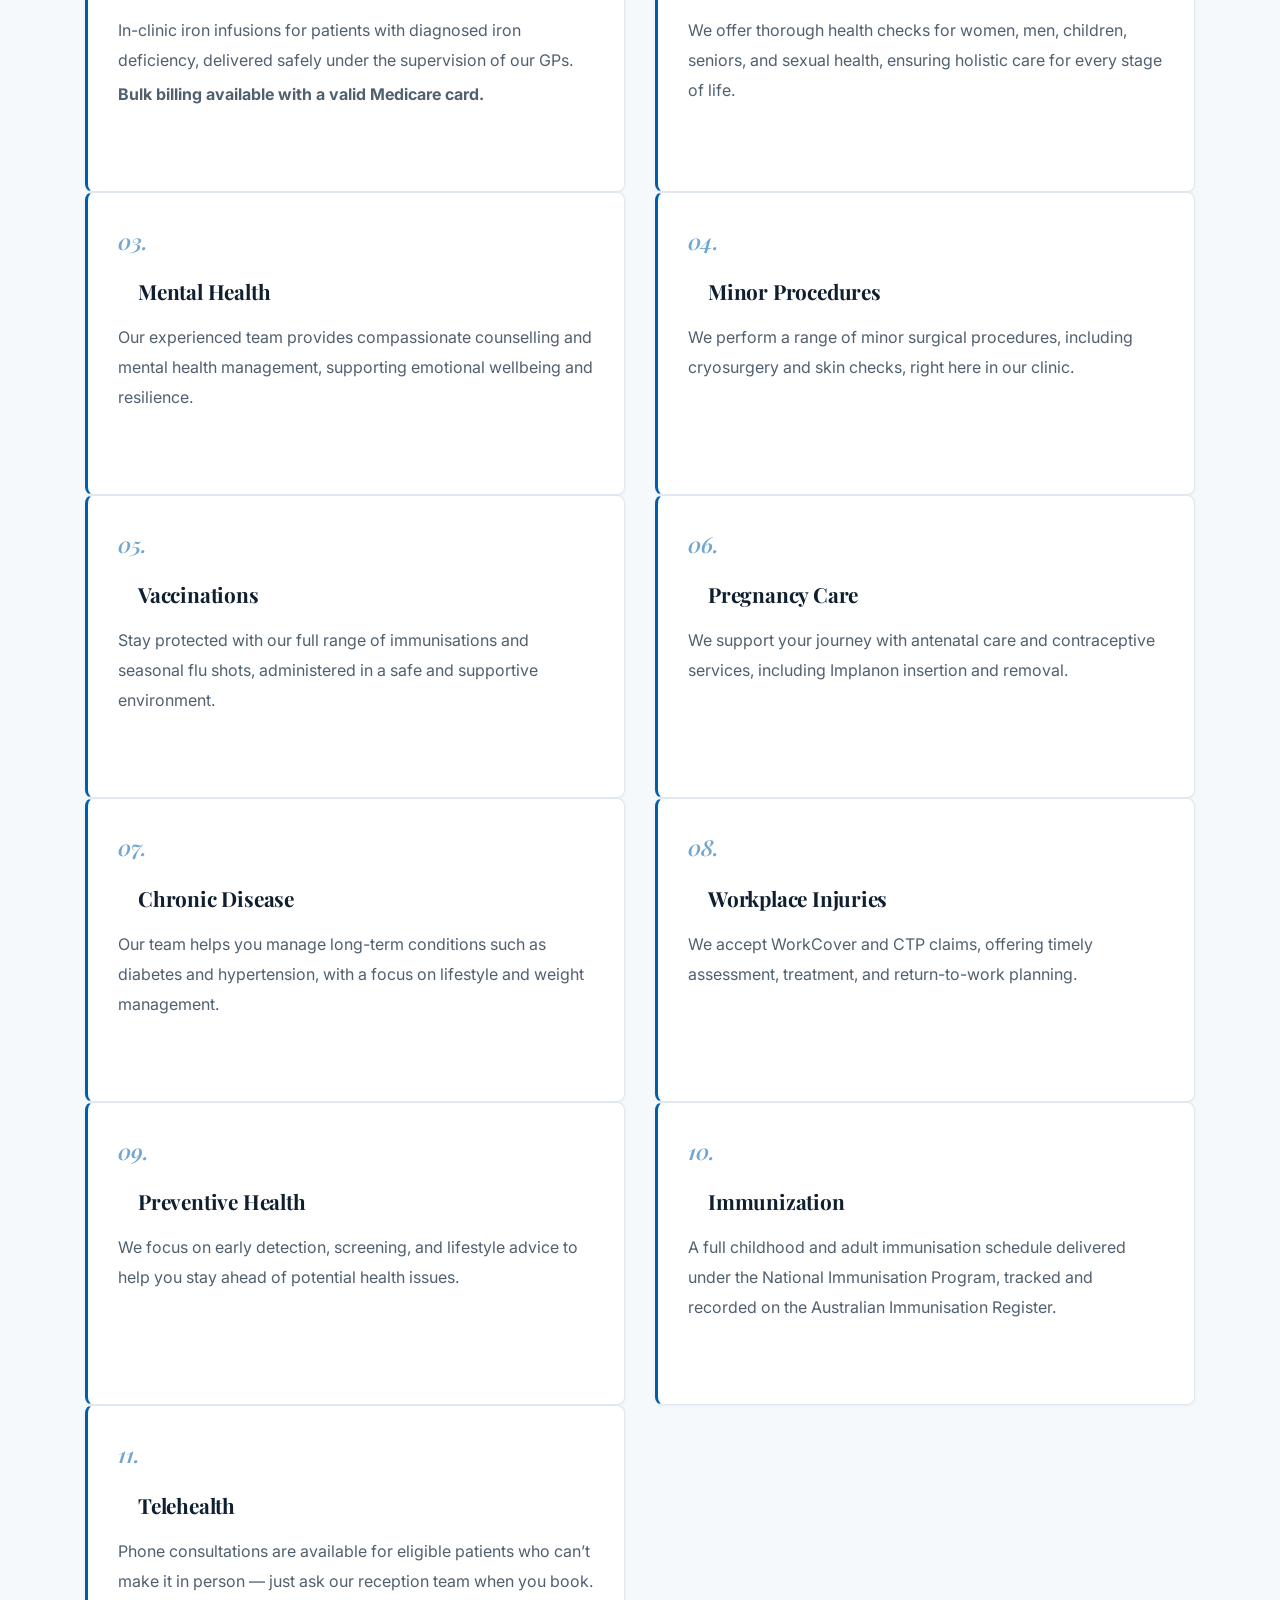
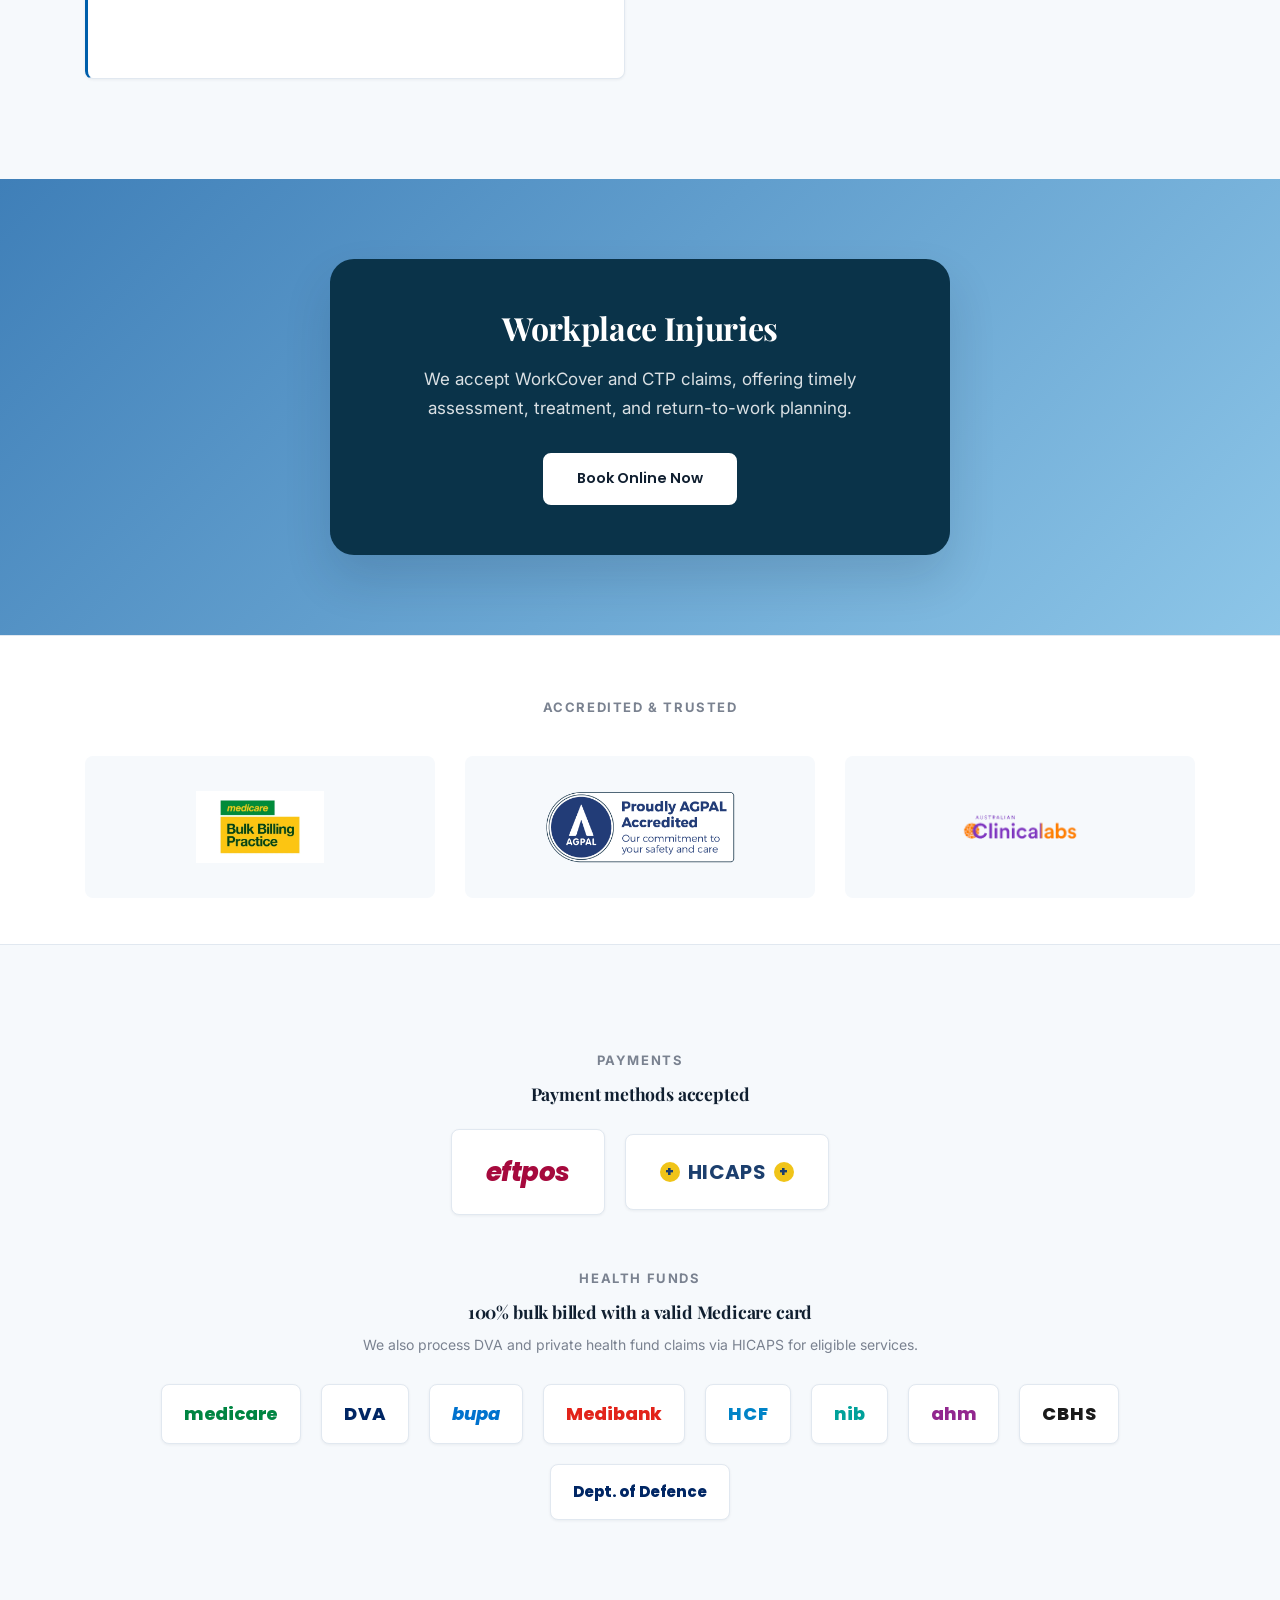
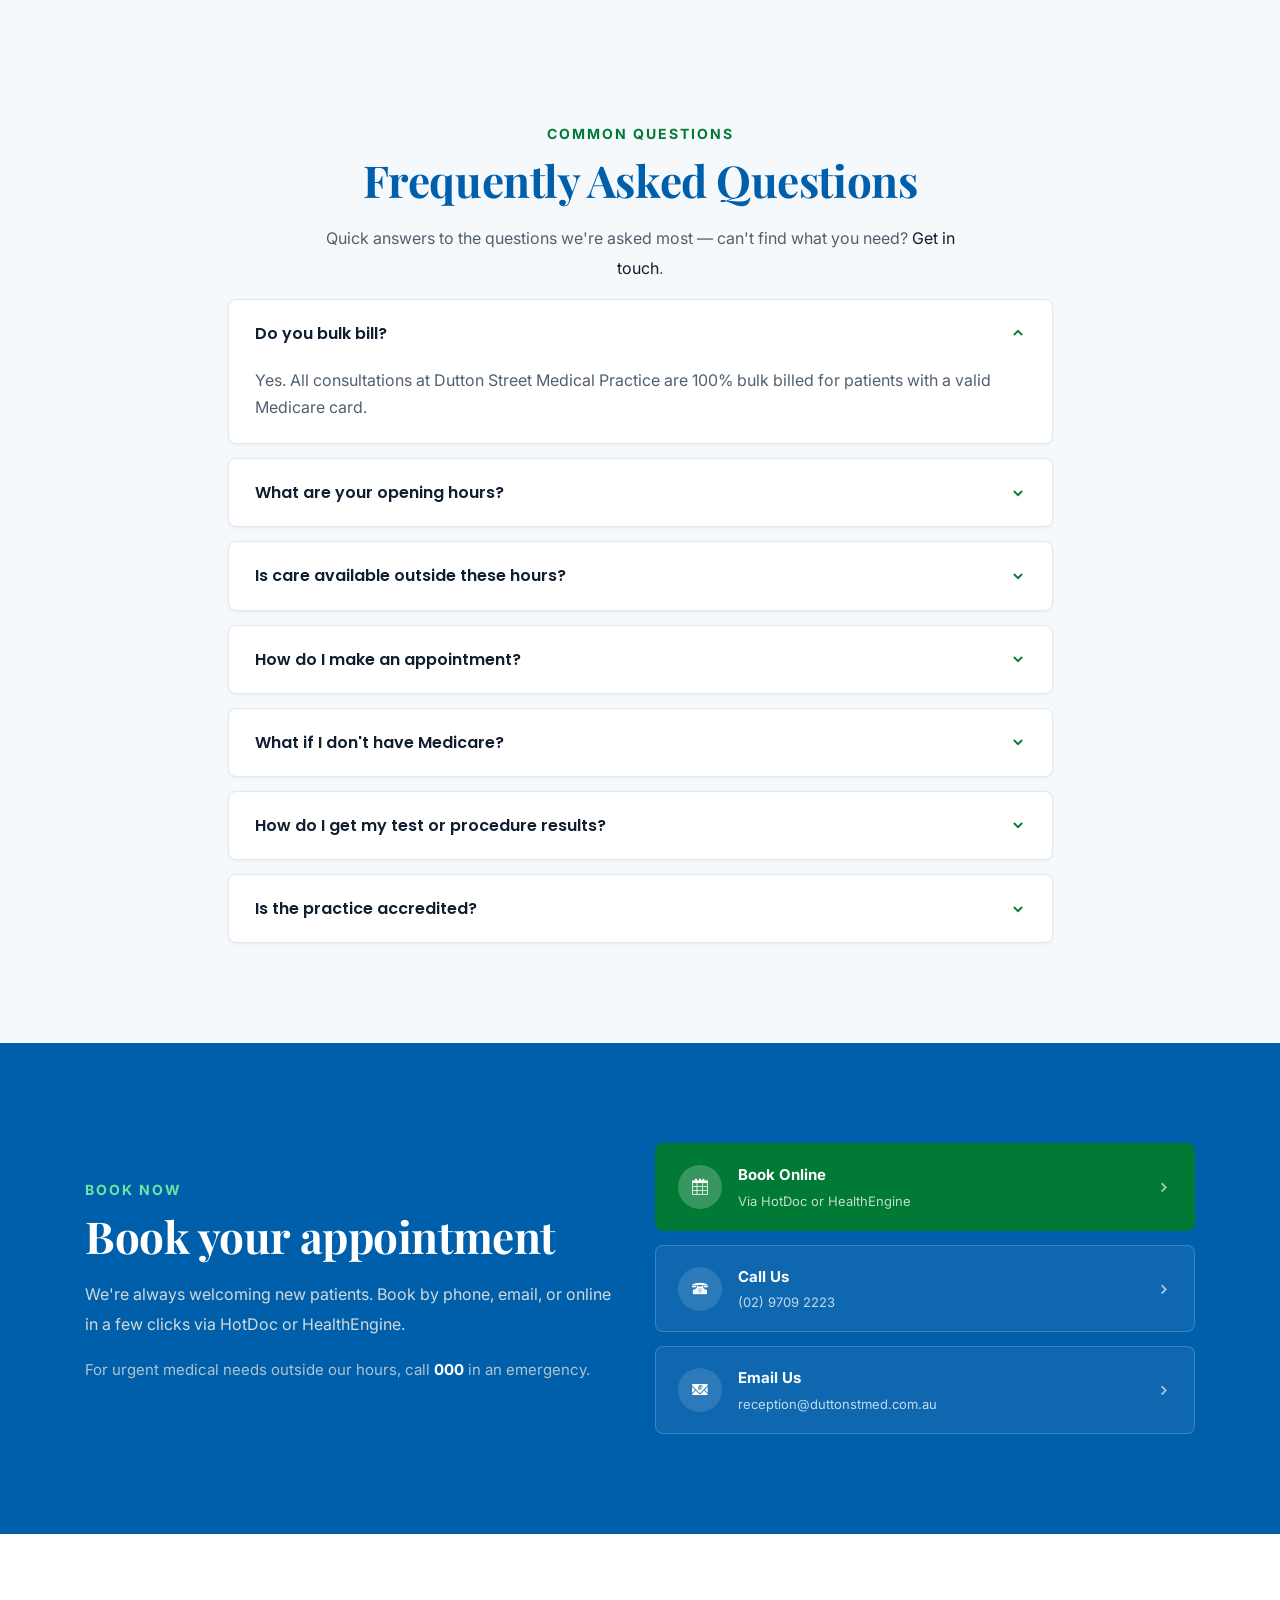
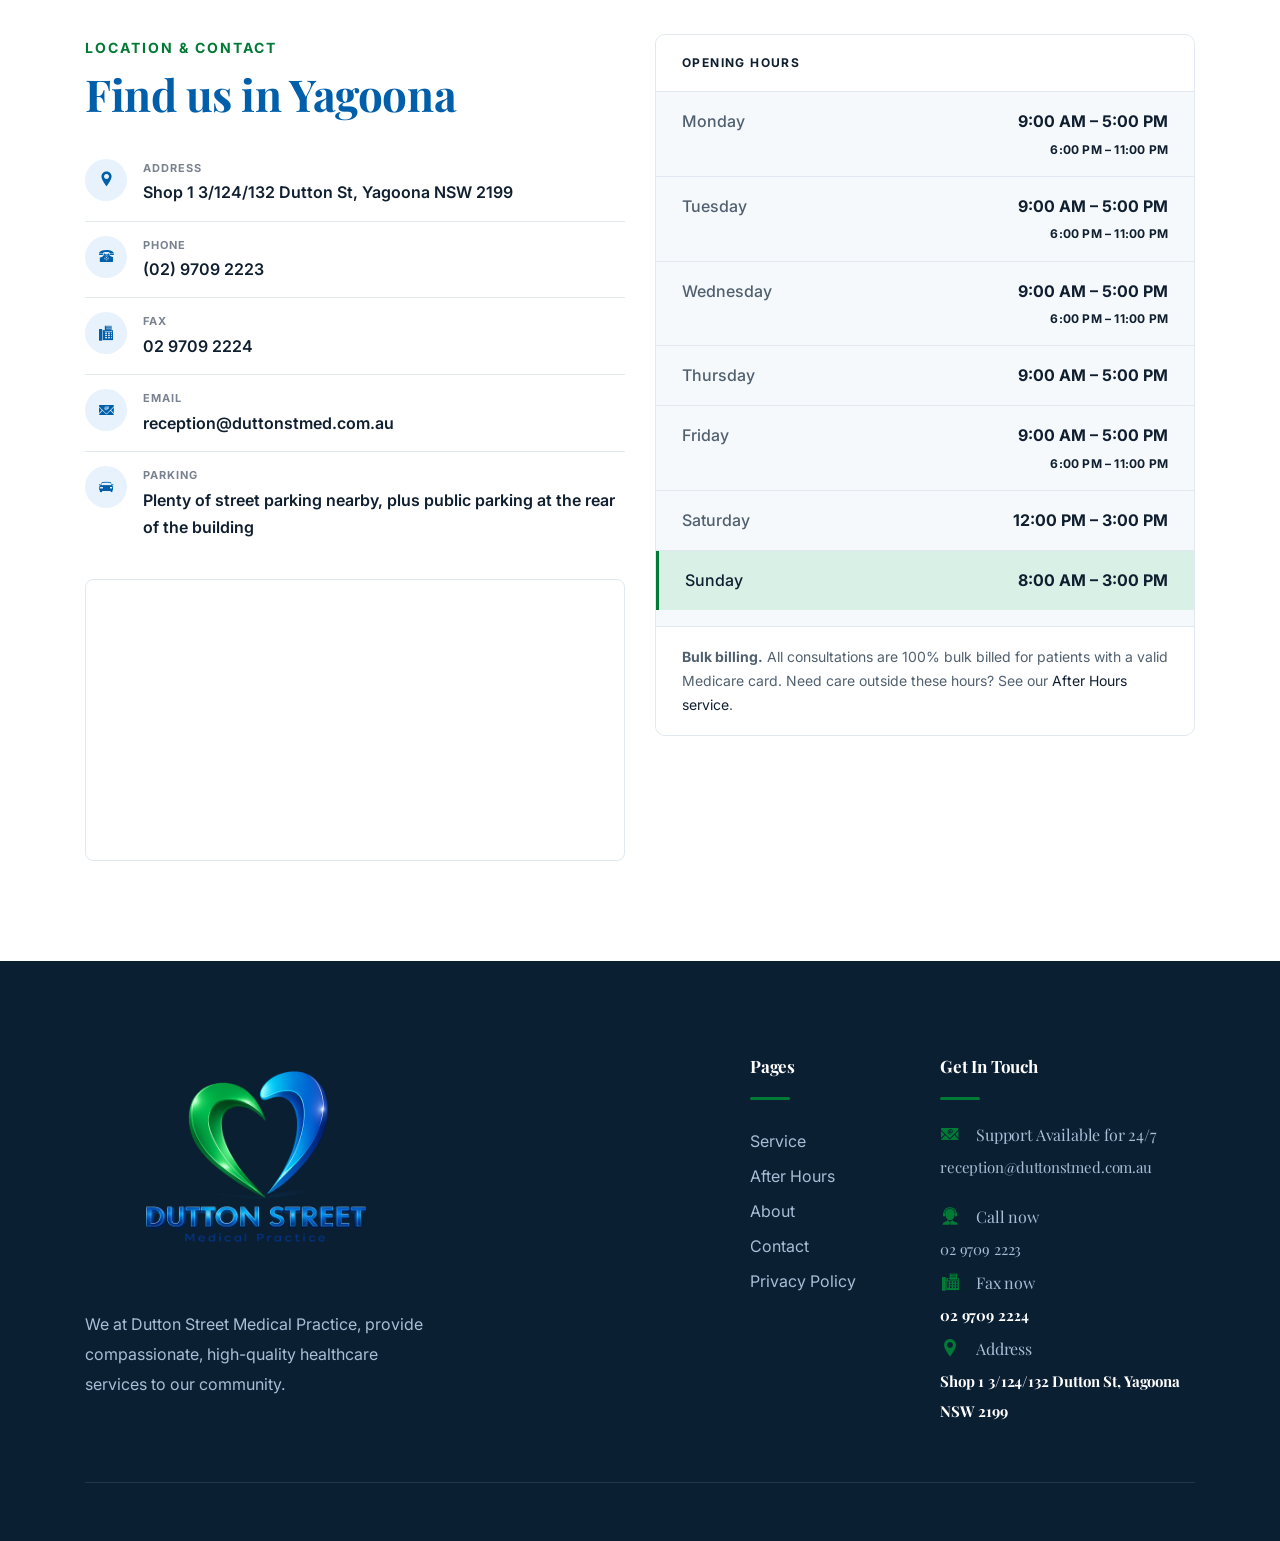
==== commit 899d917c: "Remove evening-hours sub-line from Thursday only, Find Us table Per request, Thursday's row in the h" ====
--- a/index.html
+++ b/index.html
@@ -106,7 +106,7 @@
 			<div class="row align-items-center">
 				<div class="col-lg-6">
 					<ul class="top-bar-info list-inline-item pl-0 mb-0">
-						<li class="list-inline-item"><a href="mailto:reception@duttonstmed.com.au" data-content-attr="href:contact_email_href"><i class="icofont-support-faq mr-2"></i><span data-content-key="contact_email" data-i18n="contact_email">reception@duttonstmed.com.au</span></a></li>
+						<li class="list-inline-item"><a href="mailto:reception@duttonstmed.com.au"><i class="icofont-support-faq mr-2"></i><span data-i18n="contact_email">reception@duttonstmed.com.au</span></a></li>
 						<li class="list-inline-item"><i class="icofont-location-pin mr-2"></i><span data-i18n="topbar_address_label">Address : </span><span data-content-key="contact_address" data-i18n="contact_address">Shop 1 3/124/132 Dutton St, Yagoona NSW 2199</span></li>
 					</ul>
 				</div>
@@ -592,7 +592,7 @@
                             <i class="icofont-simple-down faq-icon"></i>
                         </button>
                         <div id="home-faq-2" class="collapse faq-answer">
-                            <p data-content-key="faq2_a" data-i18n="faq2_a">We're open Monday&ndash;Friday 9:00&nbsp;AM&ndash;5:00&nbsp;PM, Saturday 12:00&nbsp;PM&ndash;3:00&nbsp;PM, and Sunday 8:00&nbsp;AM&ndash;3:00&nbsp;PM. We also offer extended evening hours on Monday and Thursday from 6:00&nbsp;PM&ndash;11:00&nbsp;PM through our After Hours service.</p>
+                            <p data-content-key="faq2_a" data-i18n="faq2_a">We're open Monday&ndash;Friday 9:00&nbsp;AM&ndash;5:00&nbsp;PM, Saturday 12:00&nbsp;PM&ndash;3:00&nbsp;PM, and Sunday 8:00&nbsp;AM&ndash;3:00&nbsp;PM. We also offer extended evening hours Monday to Friday from 6:00&nbsp;PM&ndash;11:00&nbsp;PM through our After Hours service.</p>
                         </div>
                     </div>
 
@@ -726,7 +726,7 @@
 						<span class="contact-icon-circle"><i class="icofont-email"></i></span>
 						<span>
 							<span class="contact-icon-label" data-i18n="findus_email_label">Email</span>
-							<span class="contact-icon-value"><a href="mailto:reception@duttonstmed.com.au" data-content-attr="href:contact_email_href" data-content-key="contact_email" data-i18n="contact_email">reception@duttonstmed.com.au</a></span>
+							<span class="contact-icon-value"><a href="mailto:reception@duttonstmed.com.au" data-i18n="contact_email">reception@duttonstmed.com.au</a></span>
 						</span>
 					</li>
 					<li>
@@ -750,7 +750,7 @@
 						<li data-days="mon" class="d-flex justify-content-between"><span data-i18n="day_monday">Monday</span><span><span data-content-key="hours_mon" data-i18n="hours_mon">9:00 AM &ndash; 5:00 PM</span><span class="after-hours-tag" data-content-key="hours_afterhours_time" data-i18n="hours_afterhours_time">6:00 PM &ndash; 11:00 PM</span></span></li>
 						<li data-days="tue" class="d-flex justify-content-between"><span data-i18n="day_tuesday">Tuesday</span><span><span data-content-key="hours_tue" data-i18n="hours_tue">9:00 AM &ndash; 5:00 PM</span><span class="after-hours-tag" data-content-key="hours_afterhours_time" data-i18n="hours_afterhours_time">6:00 PM &ndash; 11:00 PM</span></span></li>
 						<li data-days="wed" class="d-flex justify-content-between"><span data-i18n="day_wednesday">Wednesday</span><span><span data-content-key="hours_wed" data-i18n="hours_wed">9:00 AM &ndash; 5:00 PM</span><span class="after-hours-tag" data-content-key="hours_afterhours_time" data-i18n="hours_afterhours_time">6:00 PM &ndash; 11:00 PM</span></span></li>
-						<li data-days="thu" class="d-flex justify-content-between"><span data-i18n="day_thursday">Thursday</span><span><span data-content-key="hours_thu" data-i18n="hours_thu">9:00 AM &ndash; 5:00 PM</span><span class="after-hours-tag" data-content-key="hours_afterhours_time" data-i18n="hours_afterhours_time">6:00 PM &ndash; 11:00 PM</span></span></li>
+						<li data-days="thu" class="d-flex justify-content-between"><span data-i18n="day_thursday">Thursday</span><span data-content-key="hours_thu" data-i18n="hours_thu">9:00 AM &ndash; 5:00 PM</span></li>
 						<li data-days="fri" class="d-flex justify-content-between"><span data-i18n="day_friday">Friday</span><span><span data-content-key="hours_fri" data-i18n="hours_fri">9:00 AM &ndash; 5:00 PM</span><span class="after-hours-tag" data-content-key="hours_afterhours_time" data-i18n="hours_afterhours_time">6:00 PM &ndash; 11:00 PM</span></span></li>
 						<li data-days="sat" class="d-flex justify-content-between"><span data-i18n="day_saturday">Saturday</span><span data-content-key="hours_sat" data-i18n="hours_sat">12:00 PM &ndash; 3:00 PM</span></li>
 						<li data-days="sun" class="d-flex justify-content-between"><span data-i18n="day_sunday">Sunday</span><span data-content-key="hours_sun" data-i18n="hours_sun">8:00 AM &ndash; 3:00 PM</span></li>
@@ -811,7 +811,7 @@
 							<i class="icofont-email mr-3"></i>
 							<span class="h6 mb-0" data-i18n="footer_support_247">Support Available for 24/7</span>
 						</div>
-						<h4 class="mt-2"><a href="mailto:reception@duttonstmed.com.au" data-content-attr="href:contact_email_href"><span data-content-key="contact_email" data-i18n="contact_email">reception@duttonstmed.com.au</span></a></h4>
+						<h4 class="mt-2"><a href="mailto:reception@duttonstmed.com.au"><span data-i18n="contact_email">reception@duttonstmed.com.au</span></a></h4>
 					</div>
 
 					<div class="footer-contact-block">
